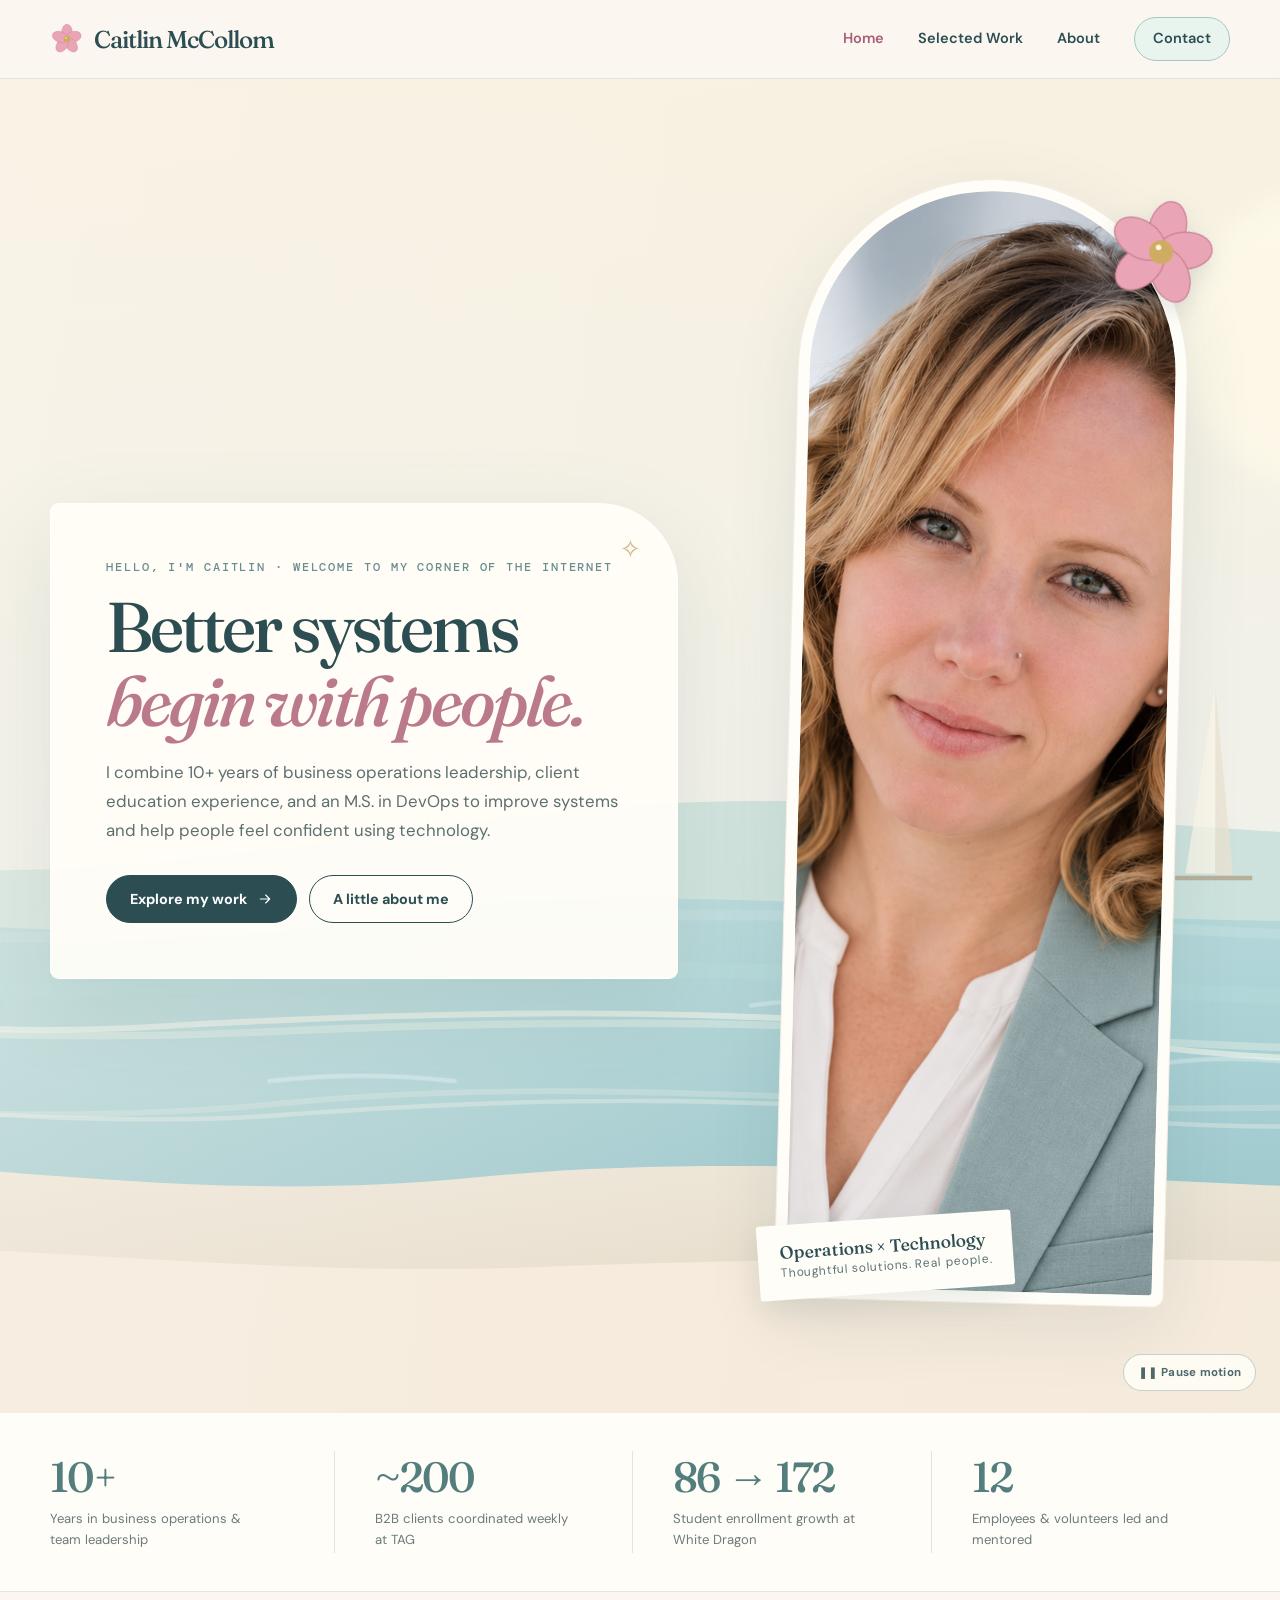
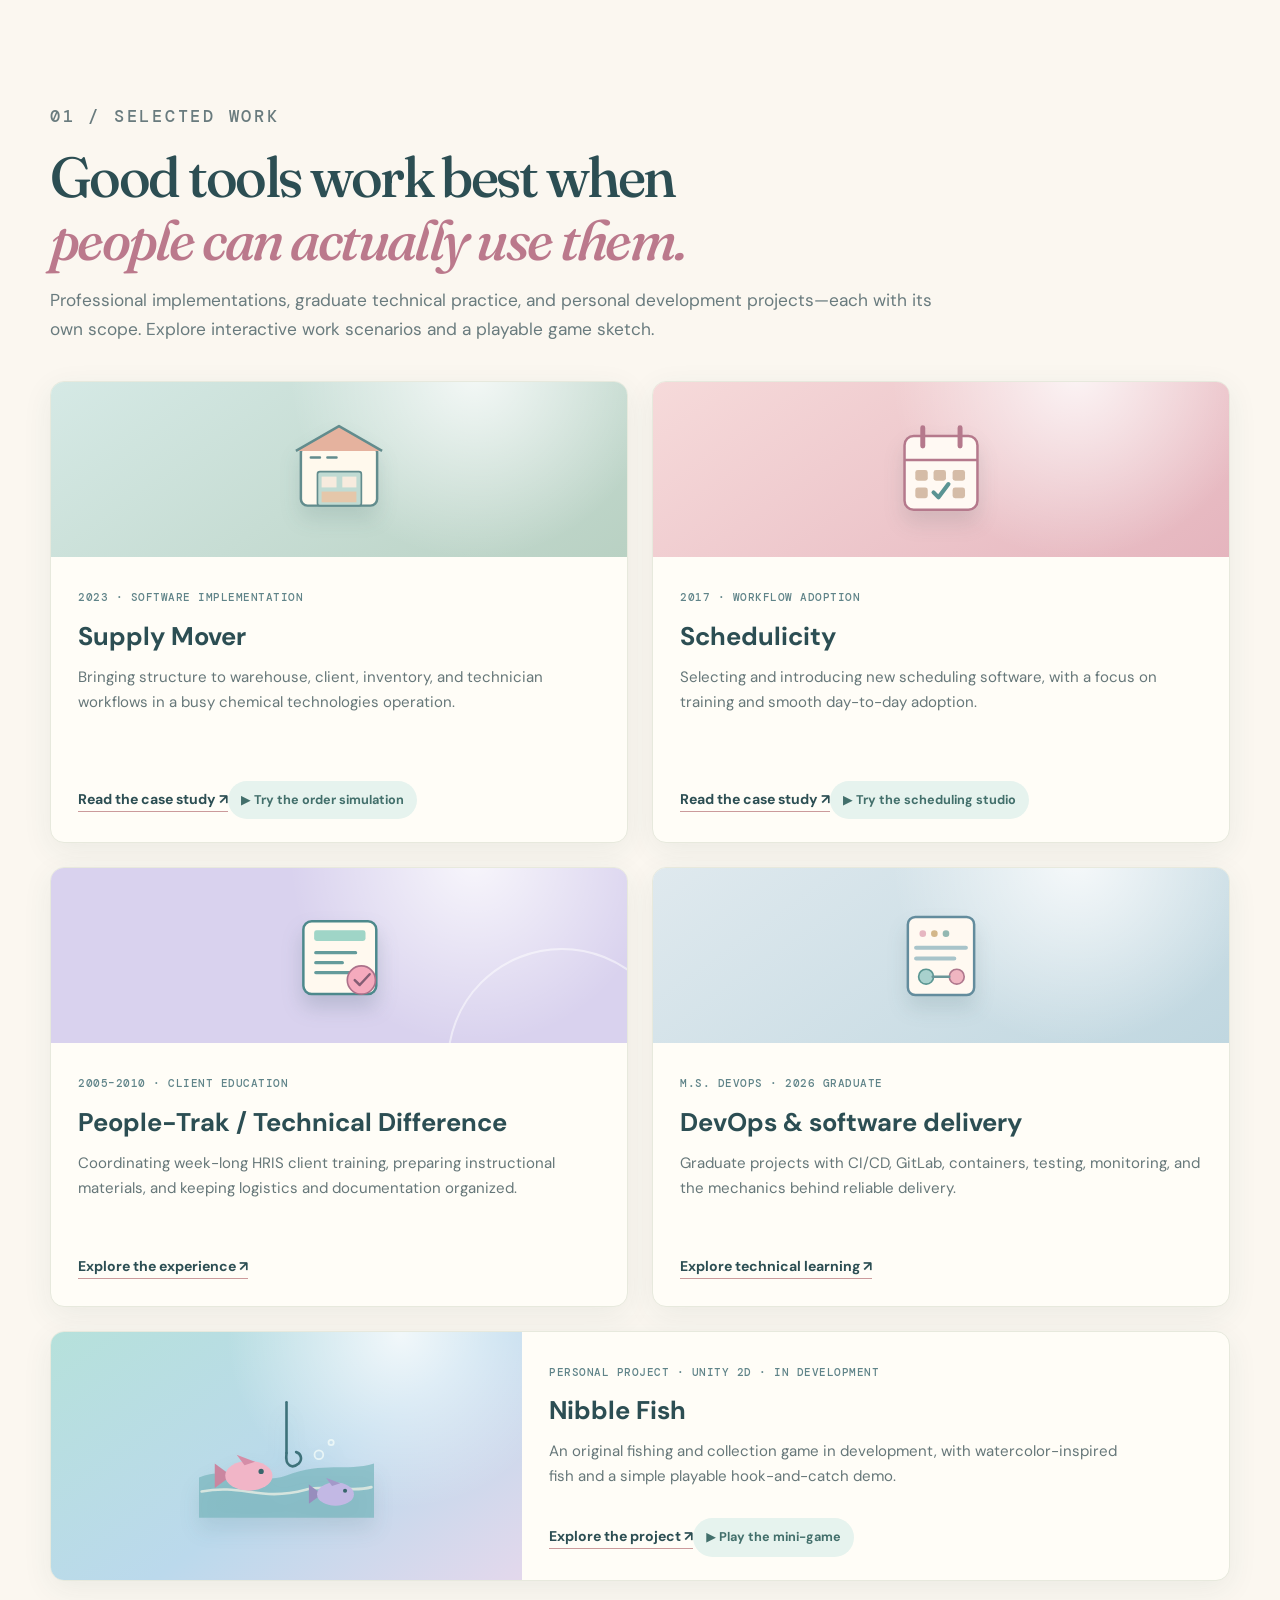
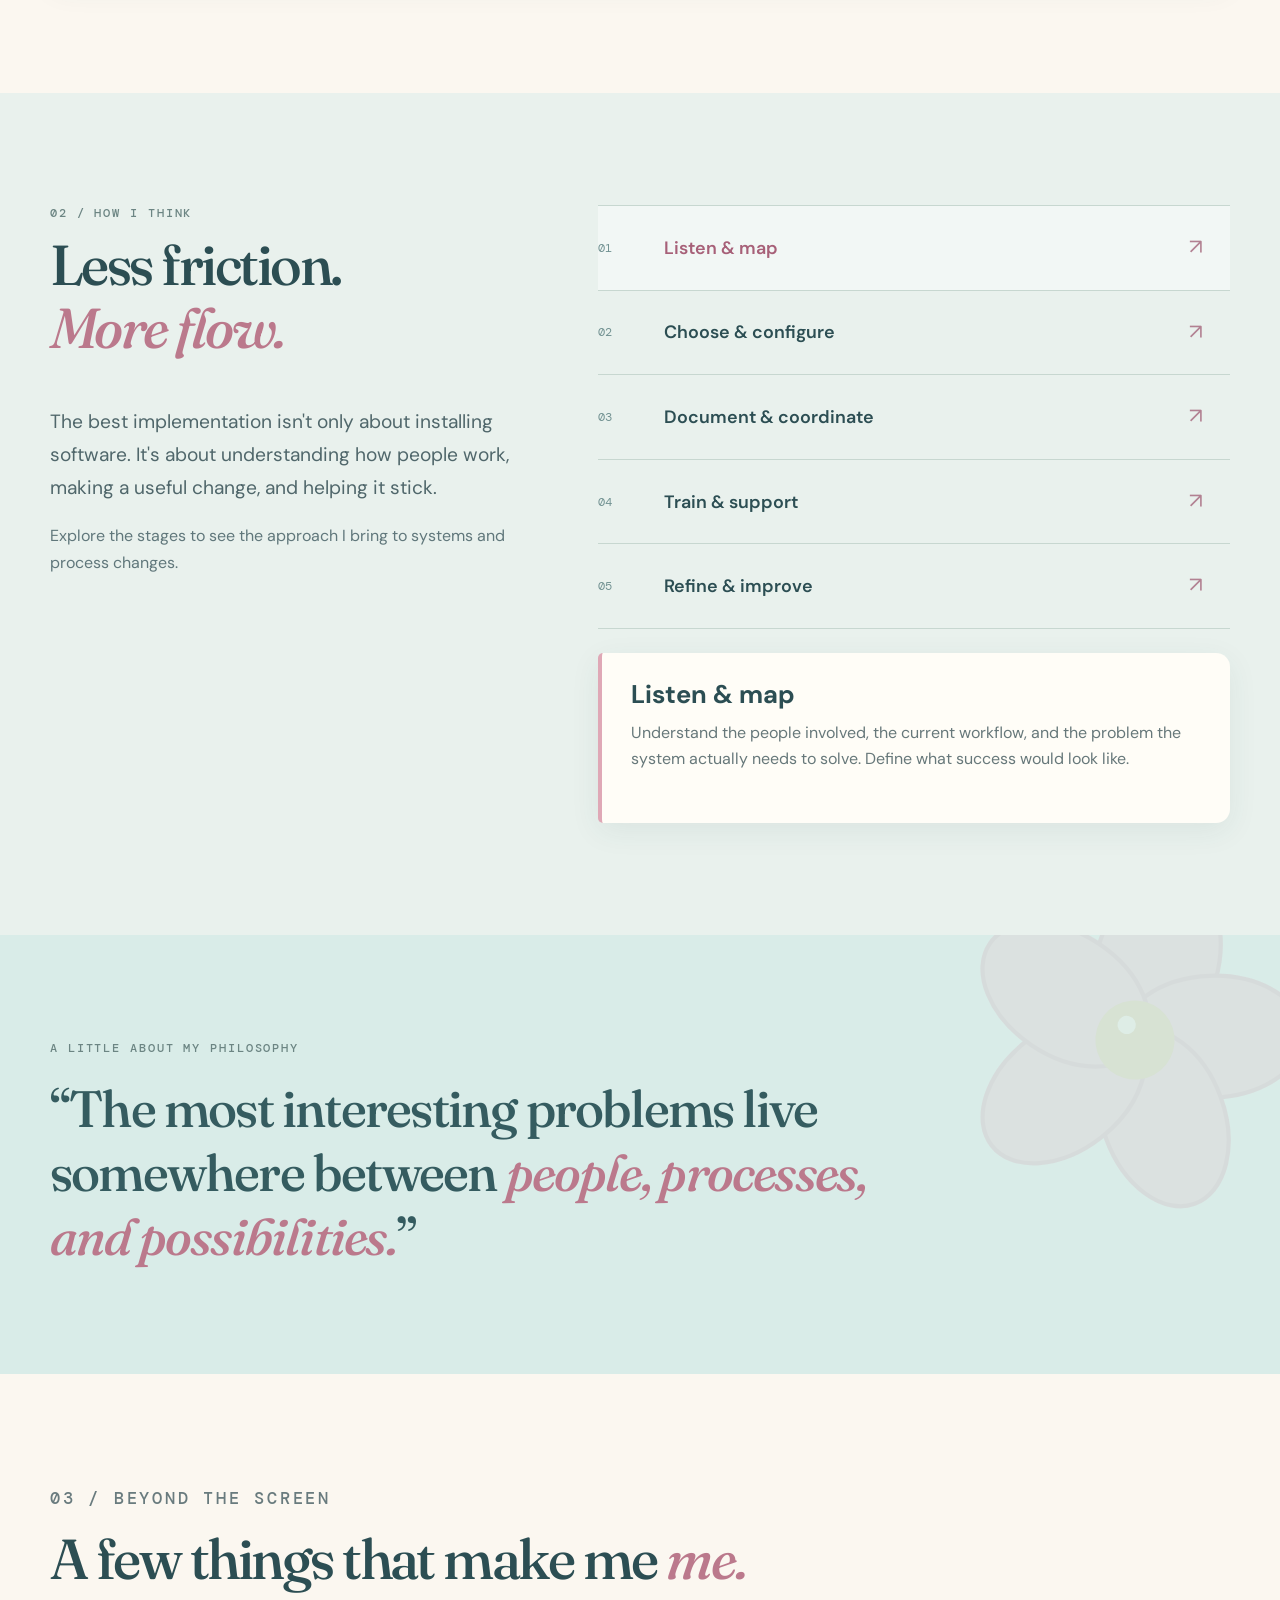
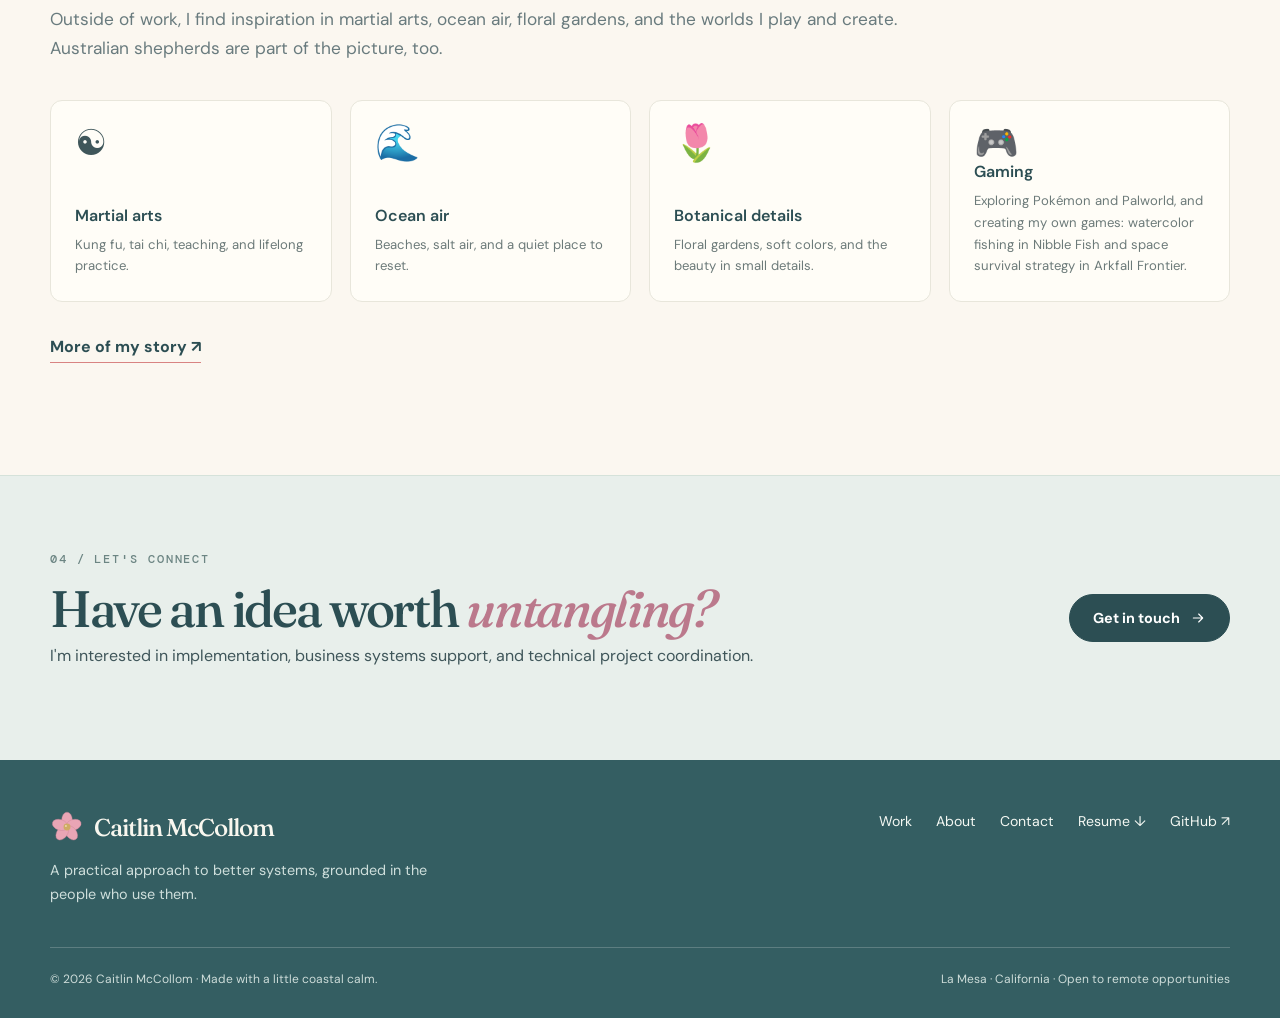
==== index.html @ 92be93dd "Refresh layout stylesheet for Nibble Fish Selected Work card" ====
<!doctype html>
<html lang="en">
<head>
 <meta charset="utf-8"><meta name="viewport" content="width=device-width, initial-scale=1">
 <meta name="theme-color" content="#FBF7F0">
 <meta name="description" content="A coastal-inspired personal portfolio for software implementation, process improvement, business systems support, and technical coordination.">
 <meta property="og:title" content="Home">
 <meta property="og:description" content="A coastal-inspired personal portfolio for software implementation, process improvement, business systems support, and technical coordination.">
 <meta property="og:type" content="website">
 <title>Home | Caitlin McCollom</title>
 <link rel="icon" href="assets/favicon.svg" type="image/svg+xml">
 <link rel="preconnect" href="https://fonts.googleapis.com">
 <link rel="preconnect" href="https://fonts.gstatic.com" crossorigin>
 <link rel="stylesheet" href="css/style.css?v=nibble-selectedwork-2"><link rel="stylesheet" href="css/coastal-motion.css?v=rolling-original-bloom-2"><link rel="stylesheet" href="css/simulations.css"><script src="js/site.js?v=coastal-motion-1" defer></script><script src="js/coastal-motion.js?v=rolling-original-bloom-2" defer></script>
</head>
<body>
 <a class="skip" href="#main">Skip to main content</a>
 <header class="site-header"><div class="container header-inner">
  <a class="brand" href="index.html" aria-label="Caitlin McCollom, home"><img src="assets/blossom.svg" width="34" height="34" alt=""> Caitlin McCollom</a>
  <button class="menu-toggle" aria-controls="primary-navigation" aria-expanded="false" aria-label="Open navigation" type="button">☰</button>
  <nav id="primary-navigation" class="site-nav" aria-label="Main navigation"><a href="index.html" aria-current="page" >Home</a><a href="work.html" >Selected Work</a><a href="about.html" >About</a><a href="contact.html" class="nav-cta" >Contact</a></nav>
 </div></header>
 <main id="main">
 <section class="hero" aria-labelledby="home-heading">
  <div class="hero-water-motion" aria-hidden="true">
   <svg viewBox="0 0 1600 900" preserveAspectRatio="xMidYMid slice" focusable="false">
    <g class="water-ribbon far" fill="none" stroke-linecap="round">
     <path d="M-120 578 C130 558 271 590 511 575 S947 561 1174 574 S1509 581 1720 563" stroke="#EBF8F1" stroke-width="7" opacity=".38"/>
     <path d="M-120 612 C154 598 299 628 544 609 S1003 608 1230 619 S1500 606 1720 610" stroke="#C8EBE6" stroke-width="11" opacity=".28"/>
    </g>
    <g class="water-ribbon near" fill="none" stroke-linecap="round">
     <path d="M-120 645 C124 623 311 654 544 643 S929 637 1159 650 S1500 646 1720 632" stroke="#F9F7EB" stroke-width="5" opacity=".48"/>
     <path d="M-120 692 C138 675 333 714 560 691 S1028 702 1269 693 S1500 690 1720 680" stroke="#F7F7E9" stroke-width="4" opacity=".37"/>
    </g>
    <g class="water-gleam" fill="none" stroke="#FFFFFF" stroke-linecap="round" opacity=".4">
     <path d="M875 625q57-8 112 0 M1153 664q44-6 93 0 M550 676q61-7 125 0 M1305 715q62-4 122 0" stroke-width="3"/>
    </g>
   </svg>
  </div>
  <div class="petals-layer" aria-hidden="true"></div>
  <div class="container hero-layout">
   <div class="hero-panel">
    <p class="eyebrow">Hello, I'm Caitlin · Welcome to my corner of the internet</p>
    <h1 id="home-heading"><span>Better systems</span><span class="serif-italic">begin with people.</span></h1>
    <p class="summary">I combine 10+ years of business operations leadership, client education experience, and an M.S. in DevOps to improve systems and help people feel confident using technology.</p>
    <div class="actions"><a class="btn primary" href="work.html">Explore my work <svg viewBox="0 0 24 24" fill="none" stroke="currentColor" stroke-width="1.7" stroke-linecap="round" stroke-linejoin="round" aria-hidden="true"><path d="M5 12h14m-6-6 6 6-6 6"/></svg></a><a class="btn ghost" href="about.html">A little about me</a></div>
   </div>
   <div class="portrait-wrap">
    <div class="portrait-frame"><img src="assets/caitlin-portrait.png" width="880" height="1100" alt="Professional portrait of Caitlin McCollom"></div>
    <img class="flower-badge gentle-float" data-rolling-blossom src="assets/blossom.svg" alt="" aria-hidden="true">
    <div class="portrait-caption"><strong>Operations × Technology</strong>Thoughtful solutions. Real people.</div>
   </div>
  </div>
  <button class="motion-control" type="button" aria-pressed="false" aria-label="Pause all decorative animations">❚❚ Pause motion</button>
 </section>
 <section class="stats" aria-label="Experience highlights"><div class="container stat-grid">
  <div class="stat"><span class="stat-number">10+</span><span class="stat-caption">Years in business operations &amp; team leadership</span></div>
  <div class="stat"><span class="stat-number">~200</span><span class="stat-caption">B2B clients coordinated weekly at TAG</span></div>
  <div class="stat"><span class="stat-number">86 → 172</span><span class="stat-caption">Student enrollment growth at White Dragon</span></div>
  <div class="stat"><span class="stat-number">12</span><span class="stat-caption">Employees &amp; volunteers led and mentored</span></div>
 </div></section>
 <section class="section" id="selected-work"><div class="container"><div class="section-heading"><p class="eyebrow">01 / Selected work</p><h2>Good tools work best when <span class="serif-italic">people can actually use them.</span></h2><p>Professional implementations, graduate technical practice, and personal development projects—each with its own scope. Explore interactive work scenarios and a playable game sketch.</p></div>
  <div class="project-grid five-up">
   <article class="project-card"><div class="project-art warehouse"><svg viewBox="0 0 140 140" fill="none" aria-hidden="true"><rect x="24" y="41" width="92" height="72" rx="8" fill="#FFF9ED" stroke="#628C8D" stroke-width="3"/><path d="M18 47 70 17l52 30" fill="#E5B29E" stroke="#628C8D" stroke-width="3" stroke-linejoin="round"/><rect x="44" y="72" width="53" height="41" rx="3" fill="#C0DBD3" stroke="#628C8D" stroke-width="2"/><rect x="49" y="78" width="18" height="13" fill="#F7EBDE"/><rect x="74" y="78" width="17" height="13" fill="#F7EBDE"/><rect x="49" y="96" width="42" height="13" fill="#E5C7AA"/><path d="M36 55h11m9 0h11" stroke="#628C8D" stroke-width="3" stroke-linecap="round"/></svg></div><div class="project-card-body"><span class="tag">2023 · Software implementation</span><h3>Supply Mover</h3><p>Bringing structure to warehouse, client, inventory, and technician workflows in a busy chemical technologies operation.</p><a href="work.html?section=supply-mover#supply-mover">Read the case study ↗</a><a class="sim-quick-link" href="work.html?section=supply-demo#supply-demo">▶ Try the order simulation</a></div></article>
   <article class="project-card"><div class="project-art calendar"><svg viewBox="0 0 140 140" fill="none" aria-hidden="true"><rect x="26" y="29" width="88" height="89" rx="11" fill="#FFF9F3" stroke="#B5798C" stroke-width="3"/><path d="M26 58h88" stroke="#B5798C" stroke-width="3"/><path d="M48 19v22m45-22v22" stroke="#B5798C" stroke-width="6" stroke-linecap="round"/><g fill="#D5BCA7"><rect x="39" y="70" width="15" height="13" rx="3"/><rect x="61" y="70" width="15" height="13" rx="3"/><rect x="84" y="70" width="15" height="13" rx="3"/><rect x="39" y="91" width="15" height="13" rx="3"/><rect x="84" y="91" width="15" height="13" rx="3"/></g><path d="m61 97 6 6 12-16" stroke="#5A9493" stroke-width="5" stroke-linecap="round" stroke-linejoin="round"/></svg></div><div class="project-card-body"><span class="tag">2017 · Workflow adoption</span><h3>Schedulicity</h3><p>Selecting and introducing new scheduling software, with a focus on training and smooth day-to-day adoption.</p><a href="work.html?section=schedulicity#schedulicity">Read the case study ↗</a><a class="sim-quick-link" href="work.html?section=scheduling-demo#scheduling-demo">▶ Try the scheduling studio</a></div></article>
   <article class="project-card">
    <div class="project-art education"><svg viewBox="0 0 140 140" fill="none" aria-hidden="true"><rect x="27" y="28" width="88" height="88" rx="10" fill="#FFF9EF" stroke="#4D898C" stroke-width="3"/><rect x="40" y="39" width="62" height="13" rx="3" fill="#9FD5C7"/><path d="M42 66h48m-48 12h32m-32 12h42" stroke="#649B9B" stroke-width="4" stroke-linecap="round"/><circle cx="97" cy="99" r="17" fill="#F5AABD" stroke="#AC718A" stroke-width="2"/><path d="m89 99 6 6 12-13" stroke="#845D73" stroke-width="3" stroke-linecap="round" stroke-linejoin="round"/></svg></div>
    <div class="project-card-body"><span class="tag">2005–2010 · Client education</span><h3>People-Trak / Technical Difference</h3><p>Coordinating week-long HRIS client training, preparing instructional materials, and keeping logistics and documentation organized.</p><a href="work.html?section=people-trak#people-trak">Explore the experience ↗</a></div>
   </article>
   <article class="project-card"><div class="project-art devops"><svg viewBox="0 0 140 140" fill="none" aria-hidden="true"><rect x="30" y="23" width="80" height="94" rx="9" fill="#FFF9F1" stroke="#638C9D" stroke-width="3"/><circle cx="48" cy="43" r="4" fill="#E6B6C1"/><circle cx="62" cy="43" r="4" fill="#D3B78A"/><circle cx="76" cy="43" r="4" fill="#93B8B2"/><path d="M40 60h60M40 73h46" stroke="#A8C4CA" stroke-width="5" stroke-linecap="round"/><circle cx="52" cy="95" r="9" fill="#A8D1CD" stroke="#5B9692" stroke-width="2"/><circle cx="89" cy="95" r="9" fill="#F0B5C1" stroke="#AF788D" stroke-width="2"/><path d="M60 95h20" stroke="#6A9699" stroke-width="3" stroke-linecap="round"/></svg></div><div class="project-card-body"><span class="tag">M.S. DevOps · 2026 graduate</span><h3>DevOps &amp; software delivery</h3><p>Graduate projects with CI/CD, GitLab, containers, testing, monitoring, and the mechanics behind reliable delivery.</p><a href="work.html?section=technical-learning#technical-learning">Explore technical learning ↗</a></div></article>
   <article class="project-card project-card-feature"><div class="project-art nibble"><svg viewBox="0 0 200 140" fill="none" aria-hidden="true">
     <path d="M0 94c35-15 63 10 99-2 45-17 68-4 101-14v62H0Z" fill="#7FBAC1" opacity=".8"/>
     <path d="M3 110c48-9 66 12 119-2 26-7 51 4 75-3" stroke="#F7F6E9" stroke-width="3" stroke-linecap="round" opacity=".7"/>
     <path d="M100 8v58" stroke="#3E727A" stroke-width="3" stroke-linecap="round"/>
     <path d="M100 66c-2 16 7 18 14 12 5-5 2-12-3-13" stroke="#3E727A" stroke-width="3" stroke-linecap="round"/>
     <g transform="translate(57 92)"><path d="M-20 0-39-14v28Z" fill="#CA86A0"/><ellipse rx="27" ry="17" fill="#F1B5C7"/><circle cx="14" cy="-5" r="3" fill="#37656B"/><path d="M-5-12-14-24l21 8Z" fill="#D58DA7"/></g>
     <g transform="translate(156 113) scale(.78)"><path d="M-20 0-39-14v28Z" fill="#978DBD"/><ellipse rx="27" ry="17" fill="#C2B8E4"/><circle cx="14" cy="-5" r="3" fill="#37656B"/><path d="M-5-12-14-24l21 8Z" fill="#A399C9"/></g>
     <circle cx="137" cy="68" r="5" stroke="#F8FFF9" stroke-width="2" opacity=".7"/><circle cx="151" cy="54" r="3" stroke="#F8FFF9" stroke-width="2" opacity=".7"/>
    </svg></div>
    <div class="project-card-body"><span class="tag">Personal project · Unity 2D · In development</span><h3>Nibble Fish</h3><p>An original fishing and collection game in development, with watercolor-inspired fish and a simple playable hook-and-catch demo.</p><a href="work.html?section=nibble-fish#nibble-fish">Explore the project ↗</a><a class="sim-quick-link" href="work.html?section=nibble-fish-demo#nibble-fish-demo">▶ Play the mini-game</a></div></article>
  </div>
 </div></section>
 <section class="section tinted" id="approach"><div class="container approach-layout">
   <div class="approach-copy"><p class="eyebrow">02 / How I think</p><h2>Less friction.<br><span class="serif-italic">More flow.</span></h2><p class="lead">The best implementation isn't only about installing software. It's about understanding how people work, making a useful change, and helping it stick.</p><p class="soft-lead">Explore the stages to see the approach I bring to systems and process changes.</p></div>
   <div><div class="step-list" role="tablist" aria-label="Implementation approach">
    <button class="step" type="button" role="tab" data-step="0" aria-controls="step-panel" aria-selected="true"><span class="step-num">01</span><strong>Listen &amp; map</strong><span class="step-arrow">↗</span></button>
    <button class="step" type="button" role="tab" data-step="1" aria-controls="step-panel" aria-selected="false"><span class="step-num">02</span><strong>Choose &amp; configure</strong><span class="step-arrow">↗</span></button>
    <button class="step" type="button" role="tab" data-step="2" aria-controls="step-panel" aria-selected="false"><span class="step-num">03</span><strong>Document &amp; coordinate</strong><span class="step-arrow">↗</span></button>
    <button class="step" type="button" role="tab" data-step="3" aria-controls="step-panel" aria-selected="false"><span class="step-num">04</span><strong>Train &amp; support</strong><span class="step-arrow">↗</span></button>
    <button class="step" type="button" role="tab" data-step="4" aria-controls="step-panel" aria-selected="false"><span class="step-num">05</span><strong>Refine &amp; improve</strong><span class="step-arrow">↗</span></button>
   </div><div class="step-detail" id="step-panel" role="tabpanel" aria-live="polite"><h3 id="step-title">Listen &amp; map</h3><p id="step-desc">Understand the people involved, the current workflow, and the problem the system needs to solve.</p></div></div>
  </div></section>
 <section class="quote-banner"><div class="container"><p class="eyebrow">A little about my philosophy</p><blockquote>“The most interesting problems live somewhere between <span class="serif-italic">people, processes, and possibilities.</span>”</blockquote></div></section>
 <section class="section" id="beyond"><div class="container"><div class="section-heading"><p class="eyebrow">03 / Beyond the screen</p><h2>A few things that make me <span class="serif-italic">me.</span></h2><p>Outside of work, I find inspiration in martial arts, ocean air, floral gardens, and the worlds I play and create. Australian shepherds are part of the picture, too.</p></div>
  <div class="beyond-grid"><article class="beyond-item"><span class="symbol" aria-hidden="true">☯</span><div><h3>Martial arts</h3><p>Kung fu, tai chi, teaching, and lifelong practice.</p></div></article><article class="beyond-item"><span class="symbol" aria-hidden="true">🌊</span><div><h3>Ocean air</h3><p>Beaches, salt air, and a quiet place to reset.</p></div></article><article class="beyond-item"><span class="symbol" aria-hidden="true">🌷</span><div><h3>Botanical details</h3><p>Floral gardens, soft colors, and the beauty in small details.</p></div></article><article class="beyond-item"><span class="symbol" aria-hidden="true">🎮</span><div><h3>Gaming</h3><p>Exploring Pokémon and Palworld, and creating my own games: watercolor fishing in Nibble Fish and space survival strategy in Arkfall Frontier.</p></div></article></div>
  <div class="actions" style="margin-top:32px"><a class="text-link" href="about.html">More of my story ↗</a></div>
 </div></section>
 <section class="contact-strip"><div class="container row"><div><p class="eyebrow">04 / Let's connect</p><h2>Have an idea worth <span class="serif-italic">untangling?</span></h2><p>I'm interested in implementation, business systems support, and technical project coordination.</p></div><a class="btn primary" href="contact.html">Get in touch <svg viewBox="0 0 24 24" fill="none" stroke="currentColor" stroke-width="1.7" stroke-linecap="round" stroke-linejoin="round" aria-hidden="true"><path d="M5 12h14m-6-6 6 6-6 6"/></svg></a></div></section>
</main>
 <footer class="site-footer"><div class="container"><div class="footer-top"><div><a class="brand" href="index.html"><img src="assets/blossom.svg" alt="" width="34" height="34"> Caitlin McCollom</a><p>A practical approach to better systems, grounded in the people who use them.</p></div><nav class="footer-links" aria-label="Footer navigation"><a href="work.html">Work</a><a href="about.html">About</a><a href="contact.html">Contact</a><a href="assets/Caitlin_McCollom_Resume.pdf" download>Resume ↓</a><a href="https://github.com/caitmcc165" target="_blank" rel="noopener noreferrer">GitHub ↗</a></nav></div><div class="footer-bottom"><span>© 2026 Caitlin McCollom · Made with a little coastal calm.</span><span>La Mesa · California · Open to remote opportunities</span></div></div></footer>
</body></html>
---- css/style.css ----
@import url('https://fonts.googleapis.com/css2?family=DM+Sans:wght@400;500;600;700&family=DM+Mono:wght@400;500&family=Fraunces:opsz,wght,SOFT,WONK@9..144,400..600,20..80,0..1&display=swap');
:root{
 --ivory:#FBF7F0;--paper:#FFFDF7;--cream:#F7F0E6;--foam:#E8F3F1;--sea:#B5D9D6;--sea-deep:#7FB3B6;--sage:#A1B59A;--blush:#E9AEBB;--coral:#D88382;--gold:#C3A369;--ink:#2C4E53;--body:#3F565A;--muted:#697B7E;--line:#DFE6DE;
 --shadow:0 20px 70px rgba(44,78,83,.10);--shadow-sm:0 8px 30px rgba(44,78,83,.075);--serif:'Fraunces',Georgia,serif;--sans:'DM Sans',system-ui,sans-serif;--mono:'DM Mono',monospace;
}
*,*::before,*::after{box-sizing:border-box}html{scroll-behavior:smooth;scroll-padding-top:105px}body{margin:0;background:var(--ivory);color:var(--body);font:400 16px/1.65 var(--sans);-webkit-font-smoothing:antialiased}img{max-width:100%;display:block}a{color:var(--ink);text-underline-offset:4px}a:hover{color:#9B5268}button,input{font:inherit}button{cursor:pointer}button:focus-visible,a:focus-visible,summary:focus-visible{outline:3px solid var(--coral);outline-offset:4px}h1,h2,h3,h4,p{margin-top:0}h1,h2,h3{color:var(--ink)}h1,h2{font-family:var(--serif);font-weight:500;letter-spacing:-.045em}h1{font-size:clamp(3.5rem,6.8vw,7rem);line-height:1.05}h2{font-size:clamp(2.3rem,4.4vw,4.25rem);line-height:1.12}h3{font-size:clamp(1.3rem,2vw,1.65rem);line-height:1.28}p{max-width:74ch}::selection{background:var(--sea);color:var(--ink)}
.container{width:min(1180px,calc(100% - 56px));margin-inline:auto}.narrow{max-width:780px}.eyebrow{font:500 .74rem/1.4 var(--mono);text-transform:uppercase;letter-spacing:.16em;color:#6C8583}.serif-italic{font-style:italic;color:#BB798C}.accent-underline{text-decoration-line:underline;text-decoration-color:var(--blush);text-underline-offset:9px;text-decoration-thickness:3px}.lead{font-size:clamp(1.08rem,1.5vw,1.24rem);line-height:1.7;color:#50676B}.soft-lead{color:#60777B}.text-link{font-weight:700;text-decoration:none;border-bottom:1px solid var(--coral);padding-bottom:2px}.text-link:hover{color:#A56077}.rule{height:1px;background:var(--line);margin:24px 0}.section{padding:112px 0}.section.compact{padding:78px 0}.section-heading{margin-bottom:38px}.section-heading h2{max-width:740px;margin-bottom:15px}.section-heading p{color:var(--muted);font-size:1.08rem}.skip{position:absolute;z-index:999;left:15px;top:-80px;padding:10px 14px;background:white;color:var(--ink)}.skip:focus{top:15px}
/* navigation */
.site-header{position:sticky;top:0;z-index:80;background:rgba(251,247,240,.92);border-bottom:1px solid rgba(111,149,151,.21);backdrop-filter:blur(18px);-webkit-backdrop-filter:blur(18px)}.header-inner{height:78px;display:flex;align-items:center;justify-content:space-between;gap:20px}.brand{font:500 1.52rem/1 var(--serif);text-decoration:none;letter-spacing:-.04em;display:flex;align-items:center;gap:10px;white-space:nowrap}.brand img{width:34px;height:34px}.site-nav{display:flex;align-items:center;gap:34px}.site-nav a{text-decoration:none;font-size:.91rem;font-weight:600;transition:color .2s}.site-nav a[aria-current=page]{color:#A85E78}.site-nav a:not(.nav-cta):hover{color:#A85E78}.site-nav .nav-cta{border:1px solid #A3C7C2;background:#E9F4EF;border-radius:99px;padding:9px 18px}.site-nav .nav-cta:hover{background:#D7EAE5}.menu-toggle{display:none;background:transparent;border:0;color:var(--ink);font-size:1.6rem;padding:8px}
/* actions */
.actions{display:flex;flex-wrap:wrap;gap:12px;margin-top:29px}.btn{display:inline-flex;justify-content:center;align-items:center;gap:10px;min-height:48px;padding:12px 23px;border-radius:100px;border:1px solid var(--ink);font-size:.9rem;line-height:1.25;font-weight:700;text-decoration:none;transition:transform .2s,background .2s,box-shadow .2s;color:var(--ink)}.btn:hover{transform:translateY(-2px);box-shadow:var(--shadow-sm);color:var(--ink)}.btn.primary{background:var(--ink);color:white}.btn.primary:hover{background:#3D6870;color:white}.btn.ghost{background:rgba(255,253,247,.8)}.btn.peach{background:#EDC2C3;border-color:#EDC2C3}.btn.peach:hover{background:#F5D0D0}.btn.small{min-height:40px;padding:9px 17px;font-size:.82rem}.btn svg{width:16px;height:16px}
/* home hero */
.hero{position:relative;isolation:isolate;overflow:hidden;background:#EDF0E9 url('../assets/coastal-scene.svg') center bottom/cover no-repeat;min-height:720px;display:flex;align-items:center;padding:100px 0 110px}.hero::before{content:"";position:absolute;inset:0;background:linear-gradient(100deg,rgba(250,247,238,.25),rgba(250,247,238,.03) 65%,rgba(240,248,242,.1));z-index:0}.hero-layout{position:relative;z-index:2;display:grid;grid-template-columns:minmax(0,1.12fr) minmax(0,.88fr);align-items:center;gap:58px}.hero-panel{position:relative;background:rgba(255,253,247,.95);padding:clamp(30px,4.3vw,64px);border:1px solid rgba(255,255,255,.85);border-radius:9px 80px 9px 9px;box-shadow:0 28px 90px rgba(67,103,99,.12)}.hero-panel::after{content:"✧";position:absolute;right:36px;top:24px;color:#D3B684;font-size:26px}.hero-panel h1{font-size:clamp(3.5rem,5.5vw,6.3rem);margin:14px 0 20px}.hero-panel h1 span{display:block}.hero-panel .summary{font-size:1.05rem;line-height:1.75;color:#5C6F71;max-width:50ch}.hero-panel .eyebrow{color:#688E91}.portrait-wrap{position:relative;justify-self:center;width:min(100%,390px)}.portrait-frame{position:relative;padding:11px;background:#FFFDF7;box-shadow:var(--shadow);border-radius:200px 200px 12px 12px;transform:rotate(1.5deg);border:1px solid #F6EDE4}.portrait-frame img{width:100%;aspect-ratio:4/5;object-fit:cover;object-position:center 28%;border-radius:190px 190px 4px 4px;filter:saturate(.86)}.portrait-caption{position:absolute;bottom:10px;left:-30px;background:#FFFDF7;padding:17px 22px;border-radius:3px;box-shadow:0 12px 30px rgba(44,78,83,.1);font-size:.75rem;letter-spacing:.055em;line-height:1.7;color:#5C7376;transform:rotate(-4deg)}.portrait-caption strong{display:block;font:500 1.1rem var(--serif);color:var(--ink);letter-spacing:0}.flower-badge{position:absolute;right:-42px;top:14px;width:118px;transform:rotate(15deg);filter:drop-shadow(0 10px 10px rgba(44,78,83,.1))}.petals-layer{position:absolute;inset:0;pointer-events:none;z-index:1;overflow:hidden}.petal{position:absolute;display:block;width:14px;height:23px;background:linear-gradient(140deg,rgba(241,177,194,.92),rgba(227,144,168,.6));border-radius:80% 0 75% 0;opacity:0;will-change:transform;animation:petal-fall var(--dur,14s) linear var(--delay,0s) infinite;transform-origin:50% 60%;filter:drop-shadow(0 1px 1px rgba(128,84,92,.06))}@keyframes petal-fall{0%{opacity:0;transform:translate3d(0,-50px,0) rotate(0deg) scale(var(--s,1))}5%{opacity:var(--o,.7)}85%{opacity:var(--o,.7)}100%{opacity:0;transform:translate3d(var(--drift,140px),850px,0) rotate(var(--turn,520deg)) scale(var(--s,1))}}.motion-control{position:absolute;right:24px;bottom:22px;z-index:4;display:flex;gap:7px;align-items:center;border:1px solid rgba(103,139,137,.38);border-radius:100px;background:rgba(255,253,247,.89);padding:8px 14px;color:#4F686B;font-size:.72rem;font-weight:700;letter-spacing:.02em}.motion-control:hover{background:var(--paper)}.motion-off .petal{animation-play-state:paused;opacity:0!important}.motion-off .gentle-float{animation:none!important}
/* shared visual sections */
.wave-divider{height:76px;background:var(--ivory) url('../assets/wave-line.svg') center/cover no-repeat}.stats{background:var(--paper);border-bottom:1px solid var(--line)}.stat-grid{display:grid;grid-template-columns:repeat(4,minmax(0,1fr));padding:38px 0;gap:14px}.stat{padding:2px 26px;border-right:1px solid var(--line)}.stat:first-child{padding-left:0}.stat:last-child{border-right:0}.stat-number{font:500 clamp(2.1rem,3.3vw,3.3rem)/1.15 var(--serif);letter-spacing:-.04em;color:#547E7D}.stat-caption{display:block;color:#6C7B7B;font-size:.82rem;max-width:22ch;margin-top:6px}
.project-grid{display:grid;grid-template-columns:repeat(3,minmax(0,1fr));gap:24px}.project-card{background:var(--paper);border:1px solid #E7E9DD;border-radius:14px;overflow:hidden;box-shadow:var(--shadow-sm);transition:transform .2s,box-shadow .2s}.project-card:hover{transform:translateY(-5px);box-shadow:var(--shadow)}.project-art{height:175px;position:relative;overflow:hidden;display:grid;place-items:center}.project-art::before{content:"";position:absolute;inset:-50px;background:radial-gradient(circle at 70% 15%,rgba(255,255,255,.8),transparent 35%)}.project-art.warehouse{background:linear-gradient(145deg,#D5E9E5,#B9D1C3)}.project-art.calendar{background:linear-gradient(145deg,#F6DADA,#E5B5BE)}.project-art.devops{background:linear-gradient(145deg,#DFE9EE,#C0D7E0)}.project-art svg{width:116px;height:116px;position:relative;z-index:1;filter:drop-shadow(0 12px 10px rgba(37,72,72,.12))}.project-card-body{padding:26px 27px 27px}.project-card h3{margin:11px 0}.project-card p{font-size:.94rem;color:#667779;line-height:1.66;min-height:87px}.project-card a{font-size:.88rem;font-weight:700;text-decoration:none;border-bottom:1px solid #CB9A9B;padding-bottom:3px}.tag{font:500 .7rem var(--mono);color:#608489;text-transform:uppercase;letter-spacing:.045em}
.tinted{background:#E9F1ED}.patterned{background:var(--paper);background-image:radial-gradient(#DDE7DF 1px,transparent 1px);background-size:29px 29px}.approach-layout{display:grid;grid-template-columns:.85fr 1.15fr;gap:80px;align-items:start}.approach-copy h2{max-width:11ch}.step-list{border-top:1px solid #C7D7D0}.step{width:100%;text-align:left;display:grid;grid-template-columns:54px 1fr 26px;align-items:center;gap:12px;border:0;border-bottom:1px solid #C7D7D0;padding:24px 15px 24px 0;background:transparent;color:var(--ink)}.step strong{font:600 1.12rem var(--sans)}.step .step-num{font:.77rem var(--mono);color:#729292}.step .step-arrow{font-size:1.35rem;color:#B28192}.step[aria-selected=true] strong{color:#A76078}.step[aria-selected=true]{background:rgba(255,255,255,.4)}.step-detail{margin-top:24px;background:var(--paper);border-left:4px solid #DFA8B6;padding:26px 29px;border-radius:5px 14px 14px 5px;min-height:170px;box-shadow:var(--shadow-sm)}.step-detail h3{margin-bottom:8px}.step-detail p{margin:0;color:#67787A}
.quote-banner{position:relative;isolation:isolate;background:#D9ECE8;overflow:hidden;padding:105px 0}.quote-banner::before{content:"";position:absolute;right:-50px;top:-90px;width:390px;height:390px;background:url('../assets/blossom.svg') center/contain no-repeat;opacity:.15;transform:rotate(16deg);z-index:-1}.quote-banner blockquote{font:500 clamp(2rem,4vw,3.65rem)/1.25 var(--serif);letter-spacing:-.035em;color:#355C60;max-width:900px;margin:0}.quote-banner .eyebrow{margin-bottom:20px}.beyond-grid{display:grid;grid-template-columns:repeat(4,1fr);gap:18px}.beyond-item{min-height:185px;background:var(--paper);border:1px solid #E8E6DB;padding:24px;display:flex;flex-direction:column;justify-content:space-between;border-radius:12px}.beyond-item .symbol{font-size:2.25rem;line-height:1}.beyond-item h3{font:600 1rem var(--sans);margin:0}.beyond-item p{font-size:.82rem;margin:8px 0 0;color:#6C7A79}.contact-strip{background:#E8EFEB;padding:75px 0;border-top:1px solid #D5E2DA}.contact-strip .row{display:flex;align-items:center;justify-content:space-between;gap:30px}.contact-strip h2{font-size:clamp(2.2rem,4vw,3.8rem);margin:6px 0}
/* inner pages */
.page-hero{position:relative;overflow:hidden;padding:110px 0 86px;background:linear-gradient(110deg,#FAF6EF,#E4F1EF)}.page-hero::after{content:"";position:absolute;right:-65px;bottom:-160px;width:480px;height:480px;background:url('../assets/blossom.svg') center/contain no-repeat;opacity:.11;transform:rotate(12deg);pointer-events:none}.page-hero .container{position:relative;z-index:1}.page-hero h1{font-size:clamp(3rem,6vw,5.9rem);max-width:950px;margin:15px 0 17px}.page-hero .lead{max-width:66ch;margin-bottom:0}.breadcrumbs{font:.75rem var(--mono);letter-spacing:.06em;color:#668385;text-transform:uppercase}.breadcrumbs a{text-decoration:none}
.case-study{padding:63px 0;border-bottom:1px solid #E4E7DB}.case-study:last-child{border:0}.case-title-row{display:grid;grid-template-columns:1fr auto;gap:28px;align-items:start;margin-bottom:28px}.case-study h2{font-size:clamp(2.2rem,4vw,3.75rem);margin:12px 0}.case-meta{display:flex;gap:10px;flex-wrap:wrap;align-items:center}.case-meta span{font:.7rem var(--mono);color:#547C81;background:#E8F2EF;border:1px solid #CDDEDA;padding:8px 11px;border-radius:50px}.case-body{background:var(--paper);border:1px solid #E7E7DD;border-radius:14px;padding:35px 40px;display:grid;grid-template-columns:repeat(3,1fr);gap:26px}.case-body h3{font:700 .78rem var(--mono);color:#9D6981;letter-spacing:.07em;text-transform:uppercase}.case-body p,.case-body ul{color:#617579;font-size:.95rem}.case-body ul{padding-left:18px;margin:0}.case-body li{margin:5px 0}.note{border:1px solid #D8DDD3;background:#F5F7EF;padding:18px 22px;font-size:.82rem;color:#657877;border-radius:9px;margin-top:18px}
.practice-panel{background:linear-gradient(135deg,#EFF6F1,#FAF8F1);border-radius:16px;padding:32px 36px;margin-top:40px}.practice-panel h3{margin-top:10px}.practice-grid{display:grid;grid-template-columns:repeat(4,1fr);gap:12px;margin:22px 0}.practice-check{position:relative;display:flex;align-items:center;gap:10px;min-height:76px;background:white;border:1px solid #DEE5E0;border-radius:10px;padding:15px;cursor:pointer;font-size:.83rem;color:#46696C}.practice-check input{accent-color:#5E9794;width:19px;height:19px;flex:none}.practice-progress{height:10px;border-radius:100px;background:#D5E3DE;overflow:hidden}.practice-progress > div{height:100%;width:0;background:linear-gradient(90deg,#7FB8B4,#CA9FAB);transition:width .3s}.practice-feedback{margin:11px 0 0;color:#54747B;font-size:.85rem}.learning-list{display:grid;grid-template-columns:repeat(3,1fr);gap:18px}.learning-list article{padding:25px;background:white;border:1px solid var(--line);border-radius:12px}.learning-list h3{font-size:1.15rem}.learning-list p{color:#667A7D;font-size:.9rem;margin:0}
.about-layout{display:grid;grid-template-columns:minmax(0,1fr) 350px;gap:70px;align-items:start}.about-photo{background:#FFFDF7;padding:12px;box-shadow:var(--shadow-sm);transform:rotate(2deg);border-radius:150px 150px 10px 10px}.about-photo img{border-radius:140px 140px 4px 4px;aspect-ratio:4/5;object-fit:cover}.about-copy p{font-size:1.04rem;color:#536C70}.timeline{margin-top:30px;border-left:2px solid #C6DCD4;padding-left:23px}.timeline-entry{position:relative;padding-bottom:25px}.timeline-entry::before{content:"";position:absolute;left:-31px;top:8px;width:12px;height:12px;background:#E5B1BE;border:3px solid #FFFDF7;border-radius:50%;box-shadow:0 0 0 1px #C6DCD4}.timeline-entry .date{font:.74rem var(--mono);color:#8A7983}.timeline-entry h3{font:600 1rem var(--sans);margin:5px 0}.timeline-entry p{font-size:.91rem;margin:0}
.contact-options{display:grid;grid-template-columns:1.2fr .8fr;gap:42px;align-items:start}.contact-box{background:var(--paper);padding:44px;border:1px solid var(--line);border-radius:16px;box-shadow:var(--shadow-sm)}.contact-box a.mail-link{font:500 clamp(1.1rem,2.4vw,1.8rem)/1.3 var(--serif);word-break:break-word;text-decoration:none;border-bottom:1px solid var(--blush)}.contact-box .actions{margin-top:25px}.contact-list{list-style:none;padding:0;margin:0}.contact-list li{padding:18px 0;border-bottom:1px solid var(--line)}.contact-list a{text-decoration:none;font-weight:700}
/* footer */
.site-footer{padding:50px 0 28px;background:#345E62;color:#EAF5F0}.footer-top{display:flex;justify-content:space-between;align-items:start;gap:40px;padding-bottom:40px;border-bottom:1px solid rgba(255,255,255,.2)}.footer-top .brand{color:#F9F7EF}.footer-top .brand:hover{color:white}.footer-top p{font-size:.9rem;max-width:39ch;margin:15px 0 0;color:#CFDFDC}.footer-links{display:flex;gap:24px;flex-wrap:wrap}.footer-links a{color:#F4F8F3;font-size:.88rem;text-decoration:none}.footer-links a:hover{color:#F9D4D6}.footer-bottom{display:flex;justify-content:space-between;gap:15px;margin-top:22px;font-size:.75rem;color:#CDDCD9}
/* responsive */
@media(max-width:1000px){.hero-layout{gap:26px;grid-template-columns:1.15fr .85fr}.portrait-wrap{width:300px}.flower-badge{width:95px;right:-15px}.stat{padding-inline:16px}.approach-layout{gap:40px}}
@media(max-width:820px){.container{width:min(100% - 38px,1180px)}.site-nav{gap:16px}.hero{padding:80px 0 90px;min-height:660px}.hero-layout{grid-template-columns:1fr 260px;gap:18px}.hero-panel{padding:34px}.hero-panel h1{font-size:3.9rem}.portrait-wrap{width:230px}.portrait-caption{left:-15px}.flower-badge{right:-5px;top:-33px}.project-grid{grid-template-columns:1fr 1fr}.project-card:last-child{grid-column:span 2}.approach-layout{grid-template-columns:1fr}.step-detail{min-height:auto}.case-body{gap:15px;padding:25px}.about-layout{grid-template-columns:1fr 260px;gap:34px}.beyond-grid{grid-template-columns:repeat(2,1fr)}.practice-grid{grid-template-columns:repeat(2,1fr)}}
@media(max-width:640px){.container{width:calc(100% - 36px)}.header-inner{height:69px}.brand{font-size:1.38rem}.menu-toggle{display:block}.site-nav{position:absolute;left:0;right:0;top:69px;display:none;flex-direction:column;align-items:stretch;gap:0;background:var(--ivory);border-bottom:1px solid var(--line);box-shadow:var(--shadow-sm);padding:14px 18px}.site-nav.open{display:flex}.site-nav a{padding:13px 15px}.site-nav .nav-cta{border-radius:10px;text-align:center;margin-top:8px}.hero{min-height:0;padding:58px 0 87px;background-position:65% bottom}.hero-layout{grid-template-columns:1fr;gap:32px}.hero-panel{border-radius:8px 54px 8px 8px;padding:33px 28px}.hero-panel h1{font-size:clamp(3.25rem,12vw,4.4rem)}.hero-panel .summary{font-size:1rem}.portrait-wrap{width:min(70vw,275px);margin:0 auto}.portrait-caption{font-size:.65rem;padding:11px 14px}.flower-badge{width:75px}.motion-control{right:17px;bottom:14px}.section{padding:74px 0}.section.compact{padding:60px 0}.stats .stat-grid{grid-template-columns:repeat(2,1fr);gap:22px;padding:28px 0}.stat{padding:8px 8px 8px 18px!important}.stat:nth-child(odd){border-right:1px solid var(--line)}.stat:nth-child(even){border-right:0}.project-grid,.learning-list{grid-template-columns:1fr}.project-card:last-child{grid-column:auto}.project-art{height:150px}.project-card p{min-height:0}.approach-copy h2{max-width:none}.beyond-grid{grid-template-columns:repeat(2,1fr);gap:12px}.beyond-item{min-height:180px;padding:19px}.quote-banner{padding:78px 0}.contact-strip .row{flex-direction:column;align-items:flex-start}.page-hero{padding:73px 0}.page-hero h1{font-size:clamp(2.9rem,10vw,4.3rem)}.case-title-row{grid-template-columns:1fr}.case-body{grid-template-columns:1fr;gap:10px}.about-layout{grid-template-columns:1fr}.about-photo{max-width:275px;margin:20px auto 0}.contact-options{grid-template-columns:1fr;gap:18px}.contact-box{padding:27px}.footer-top,.footer-bottom{flex-direction:column}.site-footer{padding-top:44px}.footer-links{gap:15px}}
@media(prefers-reduced-motion:reduce){html{scroll-behavior:auto}*,*::before,*::after{animation-duration:.01ms!important;animation-iteration-count:1!important;transition-duration:.01ms!important}.petals-layer{display:none}}


/* Four selected work cards: two balanced rows on desktop, single column on phones. */
.project-grid.four-up{grid-template-columns:repeat(2,minmax(0,1fr))}
.project-grid.four-up .project-card:last-child{grid-column:auto}
.project-art.education{background:#D9D2EE}
.project-art.education::after{content:"";position:absolute;width:230px;height:230px;right:-50px;bottom:-135px;border:2px solid rgba(255,255,255,.52);border-radius:50%;pointer-events:none}
.project-art.education svg{filter:drop-shadow(0 12px 10px rgba(55,91,98,.2))}
.case-study,.sim-lab{scroll-margin-top:110px}
@media(max-width:640px){
  .project-grid.four-up{grid-template-columns:1fr}
  .project-grid.four-up .project-card:last-child{grid-column:auto}
}


/* Selected Work: five case studies, with the personal game highlighted separately. */
.project-grid.five-up{grid-template-columns:repeat(2,minmax(0,1fr))}
.project-grid.five-up .project-card-feature{
  grid-column:1 / -1;
  display:grid;grid-template-columns:minmax(220px,.8fr) minmax(0,1.2fr);
}
.project-grid.five-up .project-card-feature .project-art{height:100%;min-height:225px}
.project-grid.five-up .project-card-feature .project-card-body{align-self:center}
.project-grid.five-up .project-card-feature p{min-height:0;max-width:58ch}
.project-art.nibble{background:linear-gradient(145deg,#B6E1DB,#BBD9EC 55%,#E3D8EC)}
.project-art.nibble svg{width:175px;height:135px;max-width:92%}
@media(max-width:720px){
  .project-grid.five-up{grid-template-columns:1fr}
  .project-grid.five-up .project-card-feature{grid-column:auto;grid-template-columns:1fr}
  .project-grid.five-up .project-card-feature .project-art{height:175px;min-height:0}
}
---- css/coastal-motion.css ----
/* Coastal motion v2: ocean shimmer and the original portrait blossom rolling on scroll */
.hero-water-motion {
  position:absolute;inset:0;z-index:1;pointer-events:none;overflow:hidden;
  opacity:.78;
}
.hero-water-motion svg{
  width:100%;height:100%;display:block;
  /* Match the existing SVG hero background's cover sizing and alignment. */
  object-fit:cover;object-position:center bottom;
}
.hero-water-motion .water-ribbon{
  transform-box:fill-box;
  transform-origin:center;
  will-change:transform;
  animation:water-gently-flow 16s ease-in-out infinite alternate;
}
.hero-water-motion .water-ribbon.far{
  animation-duration:23s;
  animation-delay:-8s;
  opacity:.6;
}
.hero-water-motion .water-ribbon.near{
  animation-duration:12s;
  animation-delay:-4s;
  opacity:.9;
}
.hero-water-motion .water-gleam{
  animation:water-gleam 8s ease-in-out infinite alternate;
}
@keyframes water-gently-flow{
  0%{transform:translate3d(-22px,-3px,0)}
  50%{transform:translate3d(6px,4px,0)}
  100%{transform:translate3d(30px,-2px,0)}
}
@keyframes water-gleam{
  from{opacity:.24}
  to{opacity:.65}
}
/* Roll the existing flower above the portrait through the page.
   The placeholder has the flower's original dimensions and position so
   reparenting the actual image does not produce a second blossom. */
.flower-badge.flower-badge-placeholder{
  display:block;aspect-ratio:1;visibility:hidden;pointer-events:none;
  transform:none!important;filter:none!important;
}
.flower-badge.flower-rolling{
  position:fixed;top:0;left:0;right:auto;
  width:var(--flower-width,118px);height:auto;
  z-index:70;pointer-events:none;user-select:none;
  transform-origin:center center;
  animation:none!important;
  will-change:transform;
  transition:none;
  filter:drop-shadow(0 10px 12px rgba(44,78,83,.14));
}
@media(max-width:640px){
  .flower-badge.flower-rolling{filter:drop-shadow(0 6px 9px rgba(44,78,83,.12))}
}
/* Motion control remains the single accessible switch for all decoration. */
.motion-off .hero-water-motion{opacity:0}
.motion-off .hero-water-motion *{animation-play-state:paused!important}
@media(max-width:820px){
 .hero-water-motion svg{object-position:65% bottom}
}
@media(max-width:640px){
 .hero-water-motion svg{object-position:65% bottom}
 .hero-water-motion{opacity:.58}
}
@media(prefers-reduced-motion:reduce){
 .hero-water-motion{display:none!important}
}
---- css/simulations.css ----
/* Interactive case-study labs | Coastal Garden, 2026 */
.sim-lab{position:relative;isolation:isolate;margin:34px 0 24px;border:1px solid #d7e4df;border-radius:20px;background:#fffdf8;box-shadow:0 14px 38px rgba(65,96,92,.09);overflow:hidden}
.sim-lab::before{content:"";position:absolute;inset:0 0 auto;height:7px;background:linear-gradient(90deg,#a7cbc4 0 34%,#e3b4c0 34% 62%,#d5c39b 62% 80%,#a4c4d2 80%)}
.sim-lab-head{padding:30px 34px 22px;background:linear-gradient(115deg,#f7faf5,#f7ede9)}
.sim-lab-head h3{font:500 clamp(1.55rem,2.6vw,2.35rem)/1.17 var(--serif);color:#345e60;margin:8px 0 10px}
.sim-lab-head p{color:#61787a;max-width:76ch;margin:0;font-size:.94rem}
.sim-lab-titleline{display:flex;align-items:center;justify-content:space-between;gap:12px;flex-wrap:wrap}
.sim-lab-kicker{font:.7rem var(--mono);letter-spacing:.1em;text-transform:uppercase;color:#527e80}
.sim-sample-tag{display:inline-block;padding:6px 11px;border:1px solid #d6d6c6;border-radius:30px;background:#fff9f0;font:.68rem var(--mono);color:#766b60}
.sim-content{padding:28px 34px 32px}
.sim-content fieldset{border:0;padding:0;margin:0;min-width:0}
.sim-content legend{font:700 .75rem var(--mono);letter-spacing:.045em;text-transform:uppercase;color:#587d7c;margin-bottom:11px}
.sim-toggle-group{display:flex;gap:10px;flex-wrap:wrap;margin-bottom:23px}
.sim-toggle{position:relative;display:flex;align-items:center;gap:9px;cursor:pointer;border:1px solid #cfddd8;background:#f8faf5;border-radius:12px;padding:13px 15px;color:#476c6d;font-size:.88rem;font-weight:600;transition:transform .2s,border-color .2s,background .2s,box-shadow .2s}
.sim-toggle:hover{transform:translateY(-2px);border-color:#90b6b0}
.sim-toggle:has(input:checked){background:#e4f2ec;border-color:#6daca4;box-shadow:inset 0 0 0 1px #86b7ac}
.sim-toggle input{accent-color:#5e9c95;width:17px;height:17px}
.sim-lab button:focus-visible,.sim-lab input:focus-visible{outline:3px solid #a66f90;outline-offset:3px}
.sim-supply-options{display:flex;align-items:center;gap:16px;justify-content:space-between;flex-wrap:wrap}
.sim-lab .sim-check{display:inline-flex;gap:10px;align-items:center;font-size:.85rem;color:#526d70;cursor:pointer}
.sim-lab .sim-check input{accent-color:#5d9892;width:19px;height:19px}
.sim-action{border:0;background:#416c6b;color:#fffaf2;border-radius:10px;padding:12px 19px;cursor:pointer;font:600 .86rem var(--sans);transition:background .2s,transform .2s,box-shadow .2s}
.sim-action:hover{background:#315c5b;transform:translateY(-2px);box-shadow:0 7px 16px rgba(53,95,91,.17)}
.sim-action:disabled{cursor:progress;opacity:.64}
.sim-action.secondary{background:#f6f0e8;border:1px solid #d8d7cb;color:#547a7a}
.sim-action.secondary:disabled{cursor:not-allowed}
.sim-route{--route-progress:0%;display:grid;grid-template-columns:repeat(4,minmax(0,1fr));gap:12px;position:relative;margin:30px 0 20px}
.sim-route::before,.sim-route::after{content:"";position:absolute;top:29px;left:9%;height:3px;width:82%;border-radius:6px;z-index:-1;background:#d5e4df}
.sim-route::after{width:calc(var(--route-progress)*.82);background:#79ada4;transition:width .55s ease}
.sim-route-node{position:relative;text-align:center;min-width:0;border-radius:12px;padding:13px 6px 14px;background:#f6f8f3;border:1px solid #e0e9df;transition:transform .25s,background .25s,box-shadow .25s}
.sim-route-node::before{content:attr(data-icon);display:grid;place-items:center;width:36px;height:36px;border:2px solid #c2d7ce;border-radius:50%;margin:0 auto 9px;background:#fffdf7;font-size:1.2rem;transition:transform .35s,border-color .35s}
.sim-route-node strong{display:block;font-size:.85rem;color:#416569}
.sim-route-node small{display:block;font-size:.73rem;color:#778887;line-height:1.3;margin-top:4px}
.sim-route-node[data-state=active]{background:#e6f1ec;box-shadow:0 8px 22px rgba(95,147,139,.12);transform:translateY(-4px)}
.sim-route-node[data-state=active]::before{border-color:#70aea3;transform:scale(1.13)}
.sim-route-node[data-state=done]::before{border-color:#70aea3;background:#d7ebe3}
.sim-route-node[data-state=blocked]{background:#fff2ef;border-color:#e8c3bd}
.sim-route-node[data-state=blocked]::before{border-color:#d58e8b;background:#ffe7e3}
.sim-status{display:flex;align-items:flex-start;gap:14px;background:#eaf3ef;border-radius:13px;border:1px solid #d5e4df;padding:18px 20px}
.sim-status-icon{flex:none;display:grid;place-items:center;width:38px;height:38px;border-radius:50%;background:#d0e7e0;color:#436e68;font-size:1.16rem}
.sim-status h4{font:600 1rem var(--sans);margin:0 0 4px;color:#365f5f}
.sim-status p{margin:0;color:#5b7272;font-size:.89rem}
.sim-status[data-tone=warning]{background:#fff4ee;border-color:#edcebe}
.sim-status[data-tone=warning] .sim-status-icon{background:#fae3d9;color:#aa6961}
.sim-status[data-tone=success]{background:#e7f5ec;border-color:#bfdbd0}
.sim-events{margin:15px 0 0;padding:0;list-style:none;display:flex;gap:10px;flex-wrap:wrap}
.sim-events li{color:#65817f;font:.73rem var(--mono);border-radius:30px;background:#f5f7f1;border:1px solid #dee5dd;padding:7px 11px}
.sim-disclaimer{margin:15px 0 0;color:#778582;font-size:.77rem;line-height:1.5}
.sim-sched-layout{display:grid;grid-template-columns:.85fr 1.15fr;gap:25px}
.sim-sched-col{min-width:0}
.sim-request-list{display:grid;gap:9px}
.sim-person{display:flex;align-items:center;gap:12px;text-align:left;border:1px solid #dbe5df;border-radius:11px;padding:12px 14px;background:#fff;color:#4f7273;cursor:pointer;font:500 .89rem var(--sans);transition:transform .2s,border-color .2s,background .2s}
.sim-person:hover{transform:translateX(3px);border-color:#9bc5ba}
.sim-person[aria-pressed=true]{background:#edf5ef;border-color:#7dab9f;box-shadow:inset 3px 0 #78aaa0}
.sim-person[data-booked=true]{opacity:.55;cursor:not-allowed}
.sim-person .sim-avatar{display:grid;place-items:center;width:35px;height:35px;border-radius:50%;background:#f3dbe1;color:#945c75;flex:none;font-size:1rem}
.sim-person:nth-child(2) .sim-avatar{background:#d6e6ea;color:#507786}
.sim-person:nth-child(3) .sim-avatar{background:#e9e5d2;color:#8c7b4a}
.sim-person strong{display:block}
.sim-person small{display:block;font-size:.75rem;color:#788d89;margin-top:2px}
.sim-slots{display:grid;grid-template-columns:repeat(2,minmax(0,1fr));gap:10px}
.sim-slot{position:relative;text-align:left;background:#f8faf6;border:1px solid #d7e4dc;border-radius:12px;padding:15px 12px;min-height:86px;cursor:pointer;transition:transform .22s,background .2s,border-color .2s}
.sim-slot:hover:not(:disabled){transform:translateY(-3px);border-color:#83ada7}
.sim-slot[aria-pressed=true]{background:#ddefe9;border-color:#5c9c96;box-shadow:inset 0 0 0 1px #5c9c96}
.sim-slot:disabled{opacity:.63;cursor:not-allowed}
.sim-slot strong{display:block;color:#466b6e;font-size:.87rem}
.sim-slot small{display:block;color:#788a85;margin-top:7px;font-size:.71rem}
.sim-slot[data-busy=true]{background:#f7eae5;border-color:#e3c5c0}
.sim-booking-controls{display:flex;gap:10px;flex-wrap:wrap;margin:16px 0 0;align-items:center}
.sim-appointment-list{margin:20px 0 0;display:grid;gap:6px;list-style:none;padding:0}
.sim-appointment-list li{display:flex;gap:10px;justify-content:space-between;align-items:center;border-bottom:1px solid #e4ebe4;padding:10px 3px;font-size:.82rem;color:#537477}
.sim-appointment-list .sim-pill{background:#e4f1e9;color:#4c7e70;border-radius:20px;padding:3px 9px;font:.67rem var(--mono)}
.sim-sched-foot{margin-top:20px}
.sim-soft-flash{animation:simPulse .5s ease}
@keyframes simPulse{0%{transform:scale(.97);opacity:.6}65%{transform:scale(1.015)}100%{transform:scale(1);opacity:1}}
@media(max-width:800px){.sim-lab-head{padding:26px 24px 20px}.sim-content{padding:23px 24px 27px}.sim-sched-layout{grid-template-columns:1fr}}
@media(max-width:540px){.sim-lab{border-radius:14px}.sim-lab-head{padding:25px 18px 17px}.sim-content{padding:21px 17px 25px}.sim-route{gap:5px}.sim-route-node{padding:9px 3px}.sim-route-node strong{font-size:.7rem}.sim-route-node small{font-size:.65rem}.sim-route-node::before{width:31px;height:31px;font-size:1rem}.sim-sample-tag{font-size:.6rem}.sim-status{padding:14px;gap:9px}.sim-slots{gap:8px}.sim-slot{min-height:77px;padding:12px 9px}.sim-lab-head h3{font-size:1.68rem}}
@media(prefers-reduced-motion:reduce){.sim-lab *,.sim-lab *::before,.sim-lab *::after{transition-duration:.01ms!important;animation-duration:.01ms!important}}


/* Small links from the homepage project cards to live demonstrations */
.project-card a.sim-quick-link{display:inline-flex;align-items:center;gap:5px;margin-top:14px;margin-left:0;border-bottom:0;background:#e6f3ee;color:#426f6b;padding:9px 13px;border-radius:24px;font-size:.79rem;font-weight:700;transition:background .2s,transform .2s,box-shadow .2s}
.project-card a.sim-quick-link:hover{background:#d3e9e1;transform:translateY(-2px);box-shadow:0 5px 14px rgba(64,112,103,.13)}
.project-card:has(.sim-quick-link) .project-card-body{padding-bottom:23px}
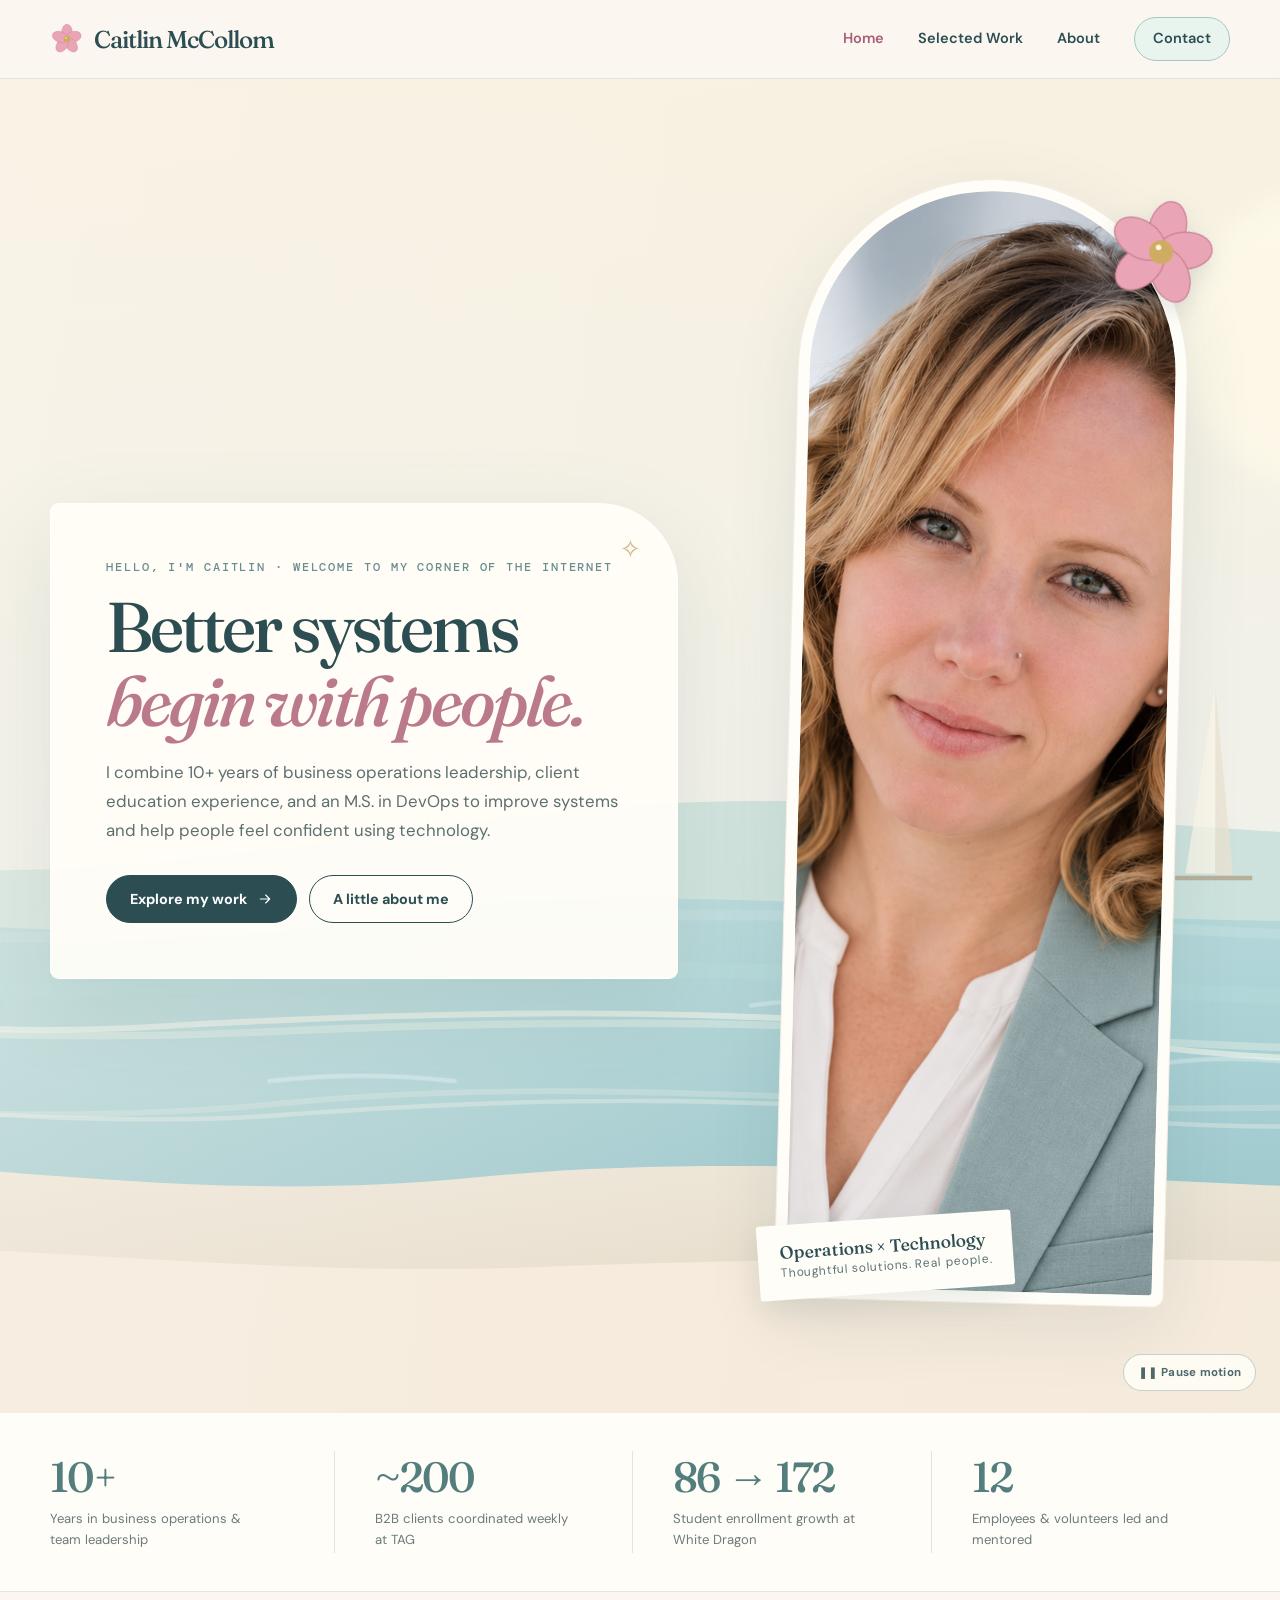
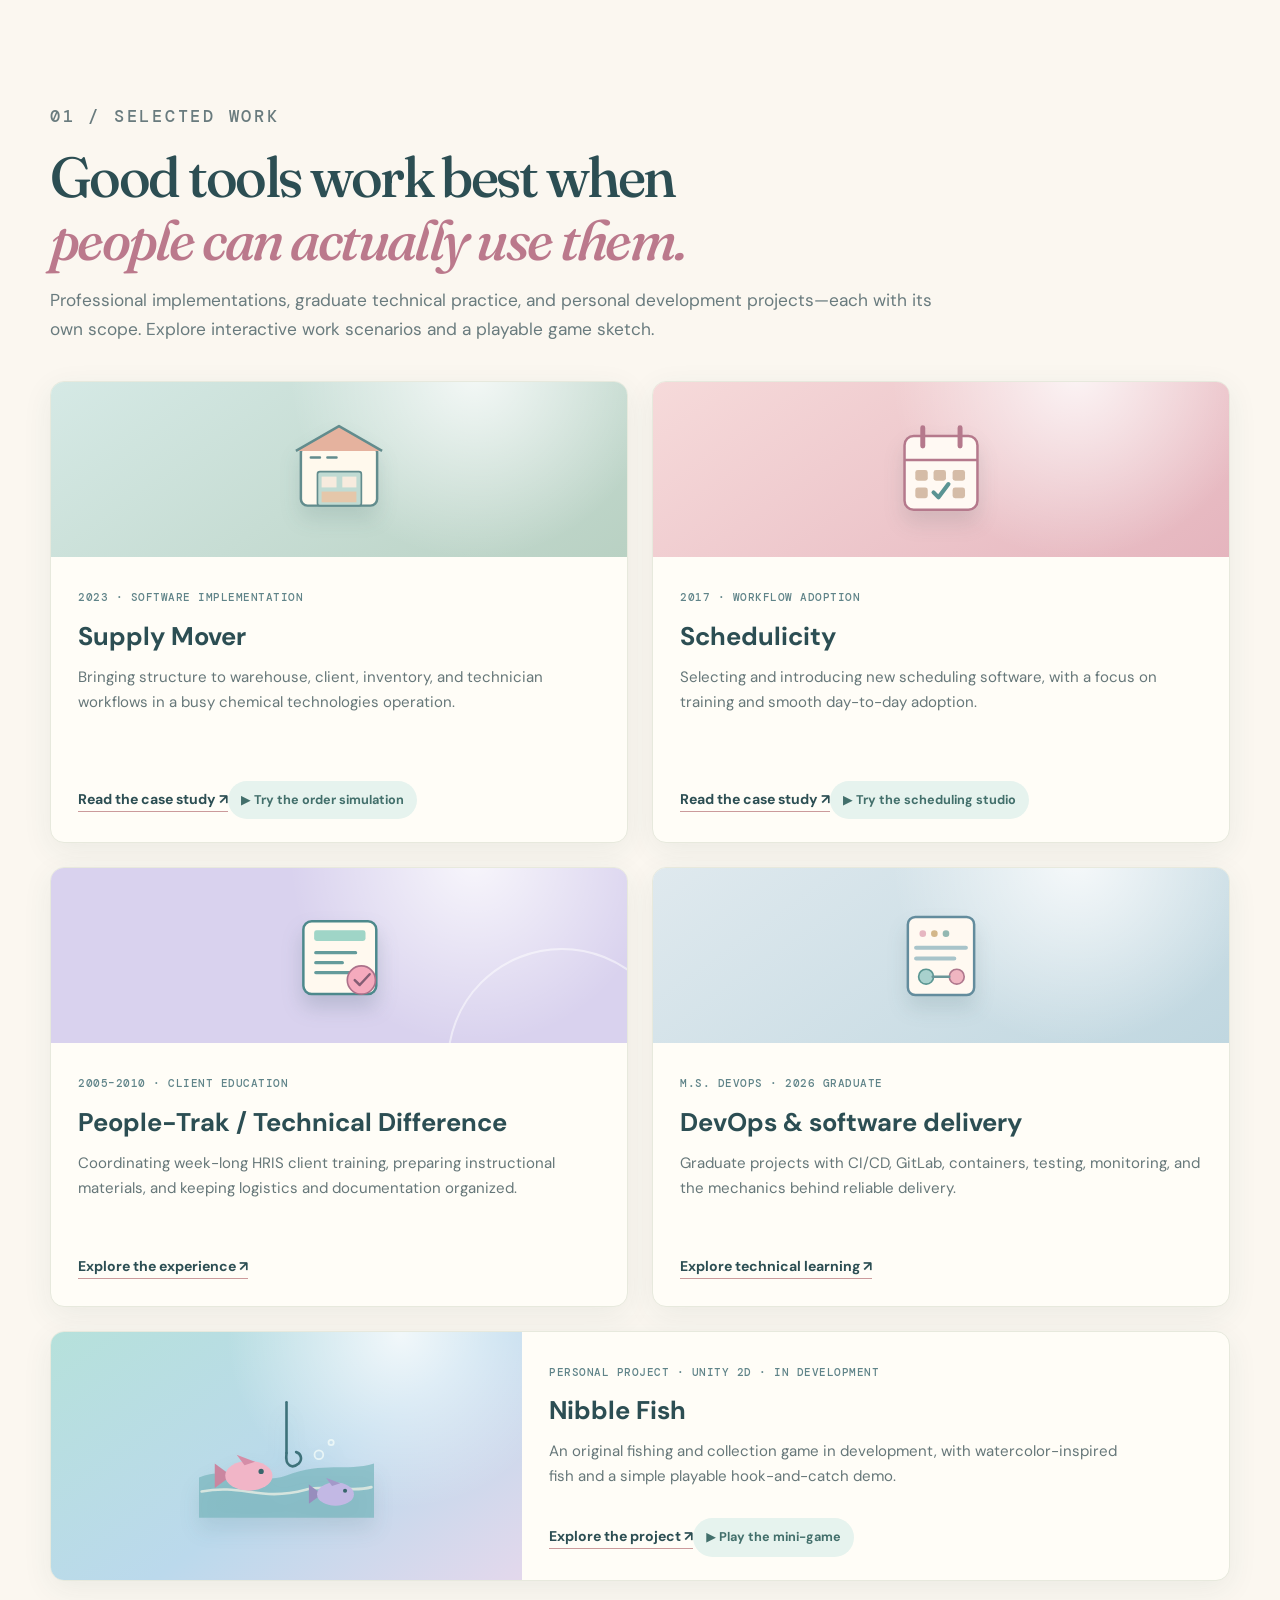
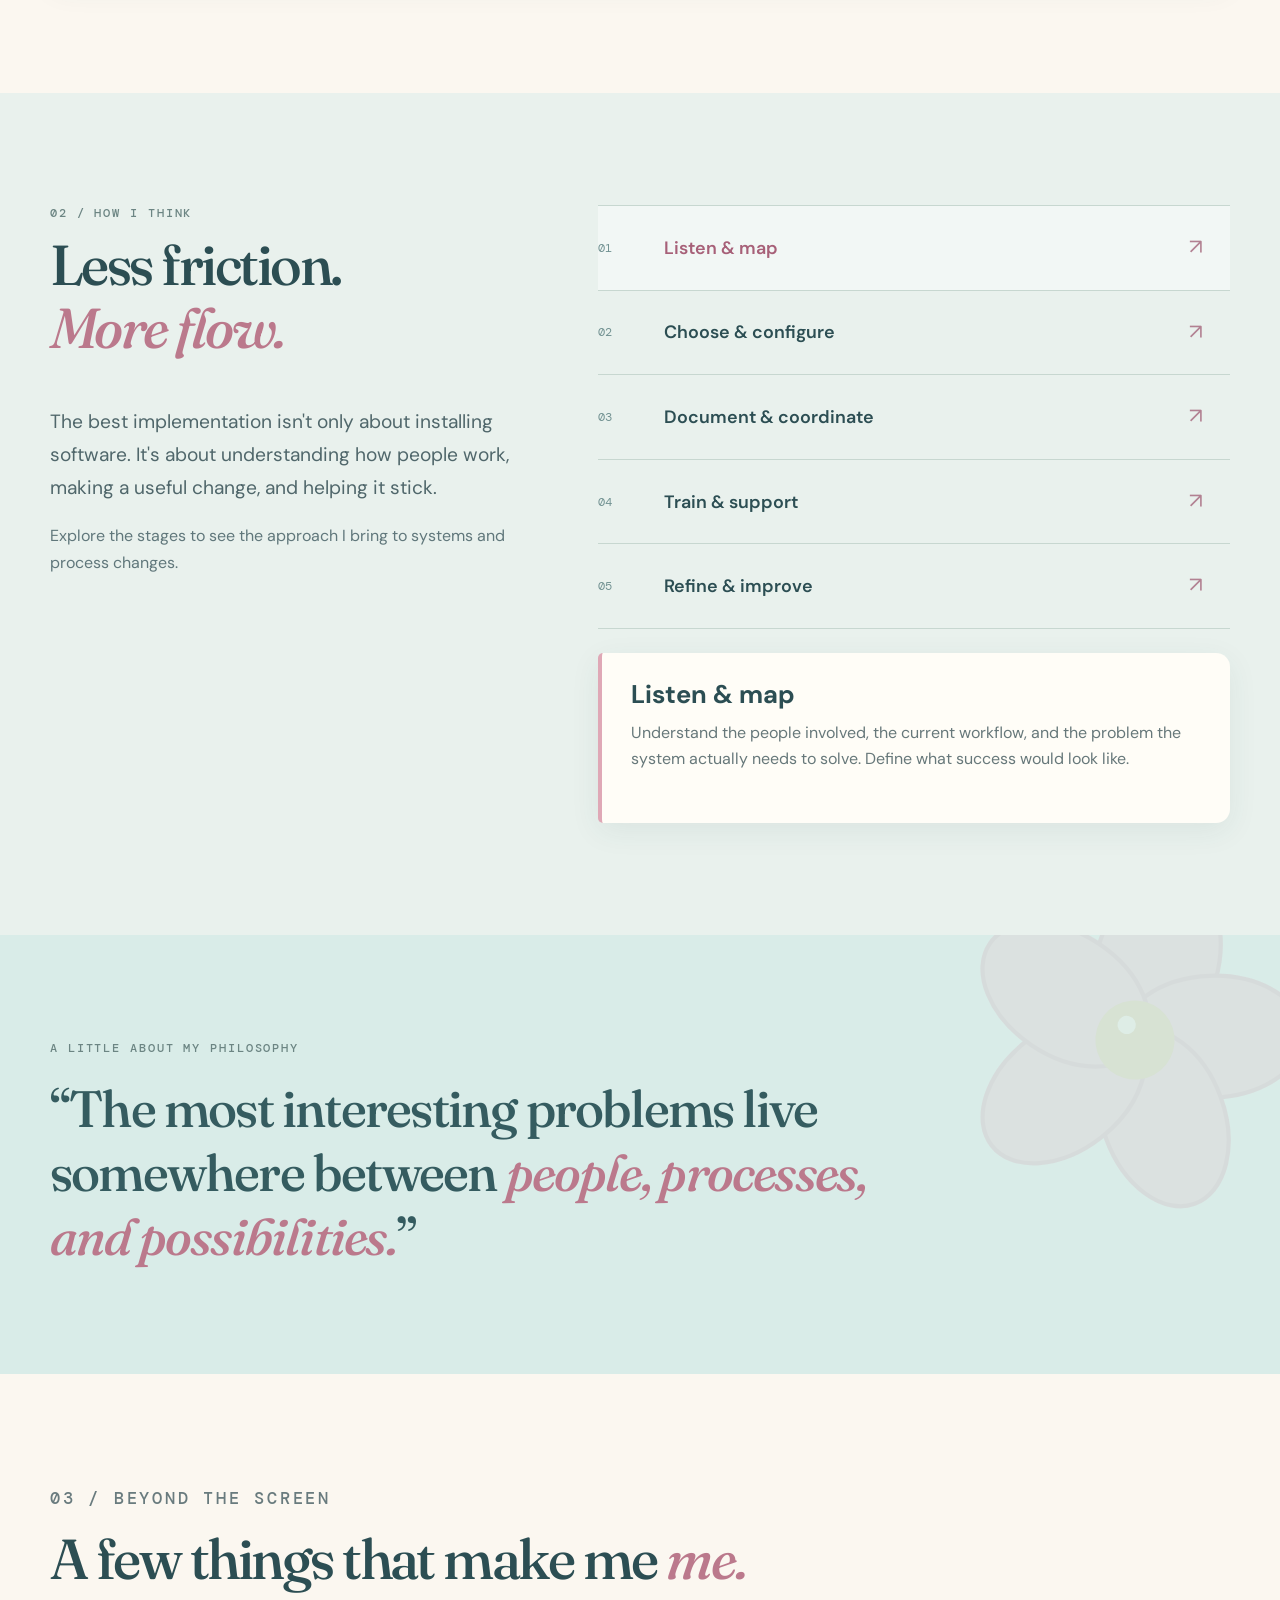
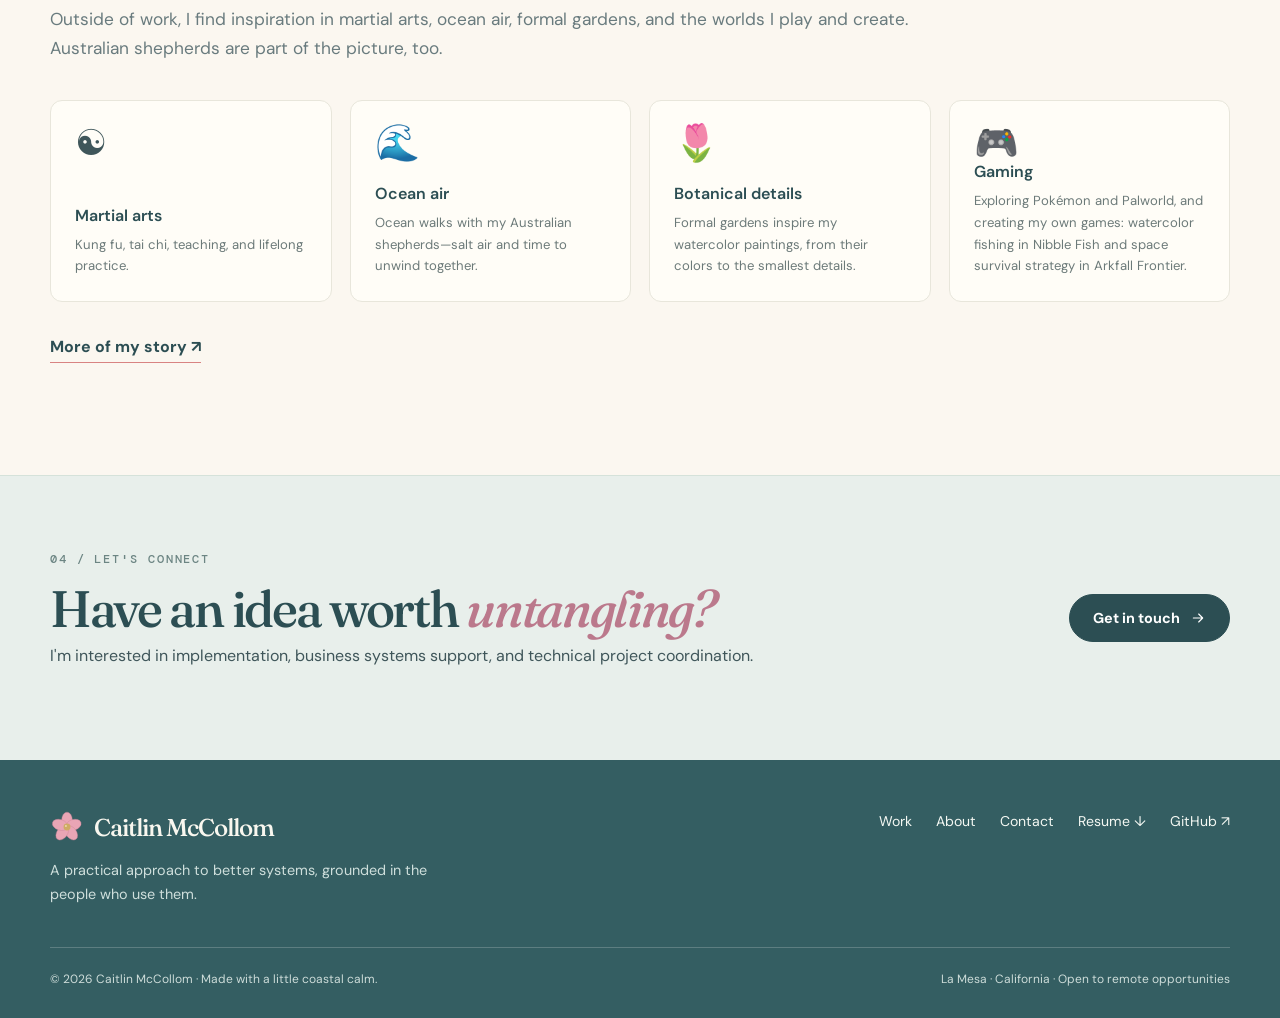
==== commit 4f366e8d: "Reflect ocean walks with Aussies and formal garden watercolor inspiration" ====
--- a/index.html
+++ b/index.html
@@ -91,8 +91,8 @@
    </div><div class="step-detail" id="step-panel" role="tabpanel" aria-live="polite"><h3 id="step-title">Listen &amp; map</h3><p id="step-desc">Understand the people involved, the current workflow, and the problem the system needs to solve.</p></div></div>
   </div></section>
  <section class="quote-banner"><div class="container"><p class="eyebrow">A little about my philosophy</p><blockquote>“The most interesting problems live somewhere between <span class="serif-italic">people, processes, and possibilities.</span>”</blockquote></div></section>
- <section class="section" id="beyond"><div class="container"><div class="section-heading"><p class="eyebrow">03 / Beyond the screen</p><h2>A few things that make me <span class="serif-italic">me.</span></h2><p>Outside of work, I find inspiration in martial arts, ocean air, floral gardens, and the worlds I play and create. Australian shepherds are part of the picture, too.</p></div>
-  <div class="beyond-grid"><article class="beyond-item"><span class="symbol" aria-hidden="true">☯</span><div><h3>Martial arts</h3><p>Kung fu, tai chi, teaching, and lifelong practice.</p></div></article><article class="beyond-item"><span class="symbol" aria-hidden="true">🌊</span><div><h3>Ocean air</h3><p>Beaches, salt air, and a quiet place to reset.</p></div></article><article class="beyond-item"><span class="symbol" aria-hidden="true">🌷</span><div><h3>Botanical details</h3><p>Floral gardens, soft colors, and the beauty in small details.</p></div></article><article class="beyond-item"><span class="symbol" aria-hidden="true">🎮</span><div><h3>Gaming</h3><p>Exploring Pokémon and Palworld, and creating my own games: watercolor fishing in Nibble Fish and space survival strategy in Arkfall Frontier.</p></div></article></div>
+ <section class="section" id="beyond"><div class="container"><div class="section-heading"><p class="eyebrow">03 / Beyond the screen</p><h2>A few things that make me <span class="serif-italic">me.</span></h2><p>Outside of work, I find inspiration in martial arts, ocean air, formal gardens, and the worlds I play and create. Australian shepherds are part of the picture, too.</p></div>
+  <div class="beyond-grid"><article class="beyond-item"><span class="symbol" aria-hidden="true">☯</span><div><h3>Martial arts</h3><p>Kung fu, tai chi, teaching, and lifelong practice.</p></div></article><article class="beyond-item"><span class="symbol" aria-hidden="true">🌊</span><div><h3>Ocean air</h3><p>Ocean walks with my Australian shepherds—salt air and time to unwind together.</p></div></article><article class="beyond-item"><span class="symbol" aria-hidden="true">🌷</span><div><h3>Botanical details</h3><p>Formal gardens inspire my watercolor paintings, from their colors to the smallest details.</p></div></article><article class="beyond-item"><span class="symbol" aria-hidden="true">🎮</span><div><h3>Gaming</h3><p>Exploring Pokémon and Palworld, and creating my own games: watercolor fishing in Nibble Fish and space survival strategy in Arkfall Frontier.</p></div></article></div>
   <div class="actions" style="margin-top:32px"><a class="text-link" href="about.html">More of my story ↗</a></div>
  </div></section>
  <section class="contact-strip"><div class="container row"><div><p class="eyebrow">04 / Let's connect</p><h2>Have an idea worth <span class="serif-italic">untangling?</span></h2><p>I'm interested in implementation, business systems support, and technical project coordination.</p></div><a class="btn primary" href="contact.html">Get in touch <svg viewBox="0 0 24 24" fill="none" stroke="currentColor" stroke-width="1.7" stroke-linecap="round" stroke-linejoin="round" aria-hidden="true"><path d="M5 12h14m-6-6 6 6-6 6"/></svg></a></div></section>
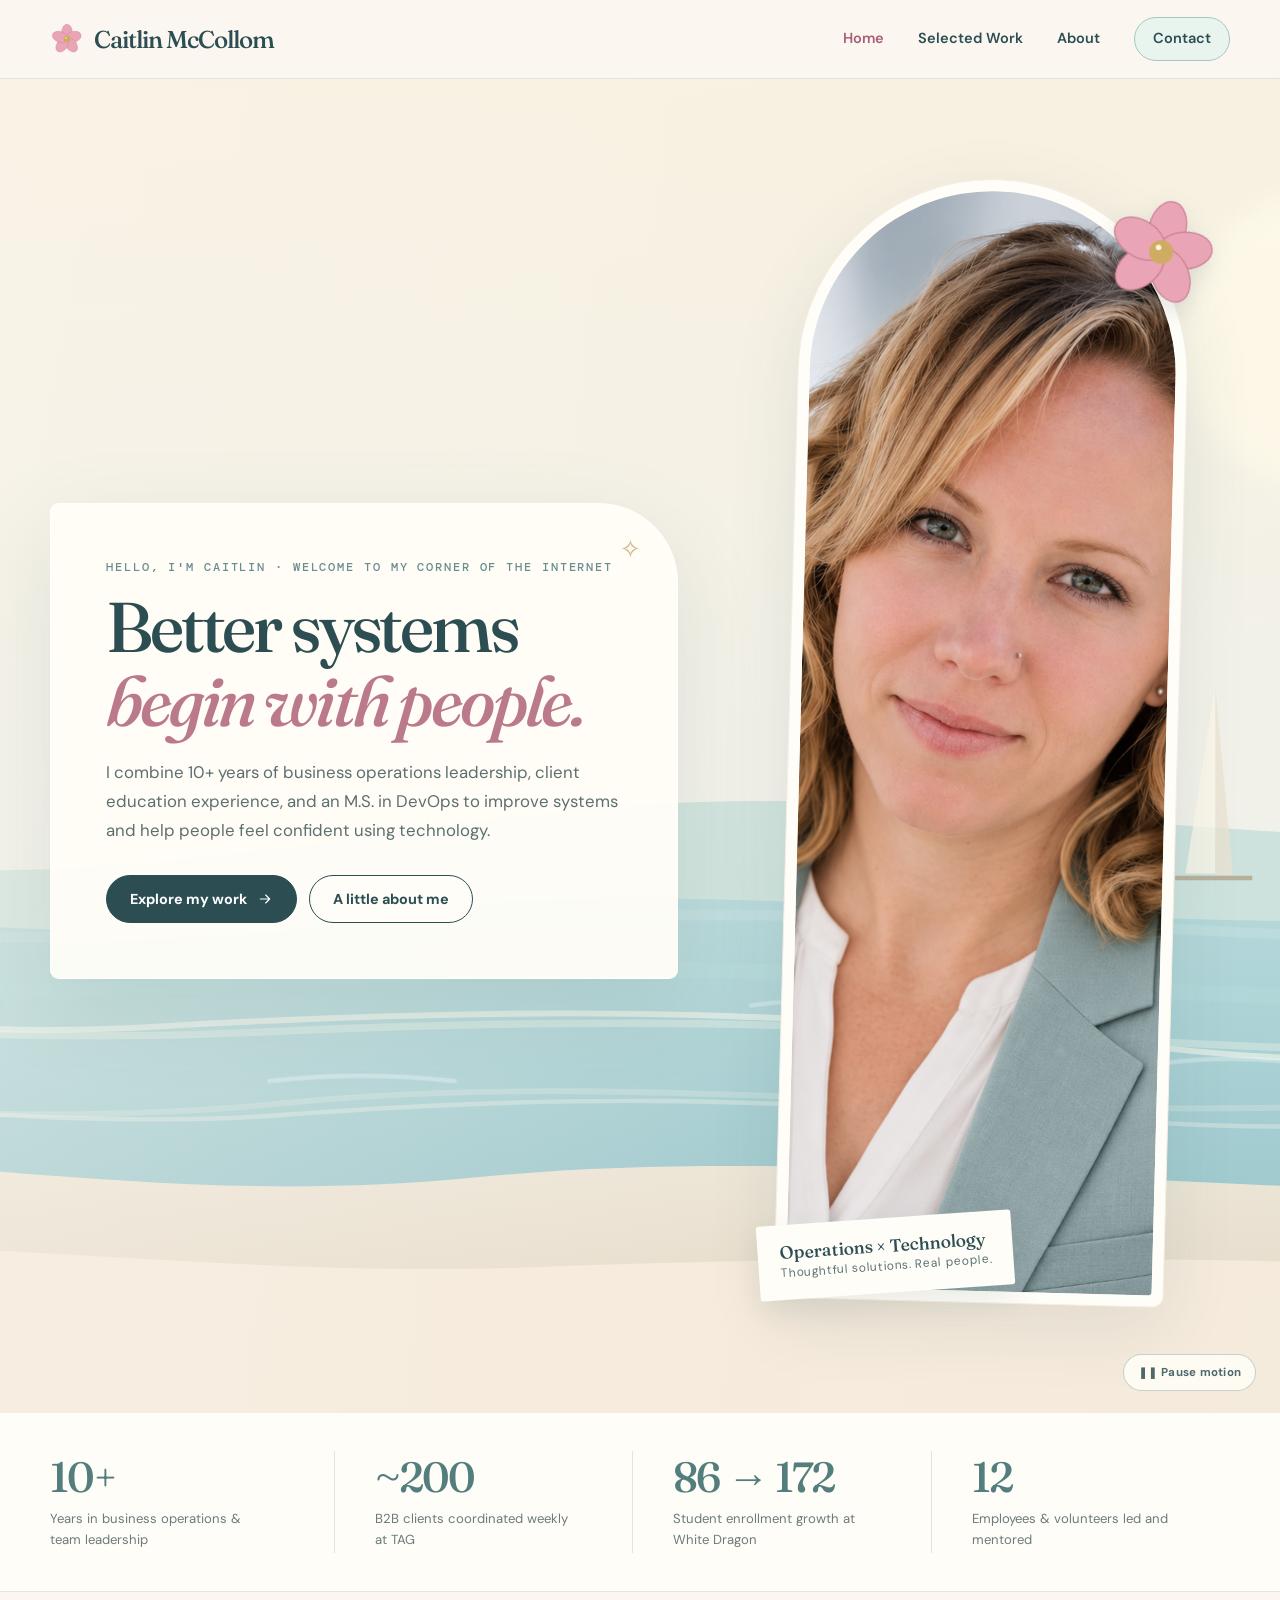
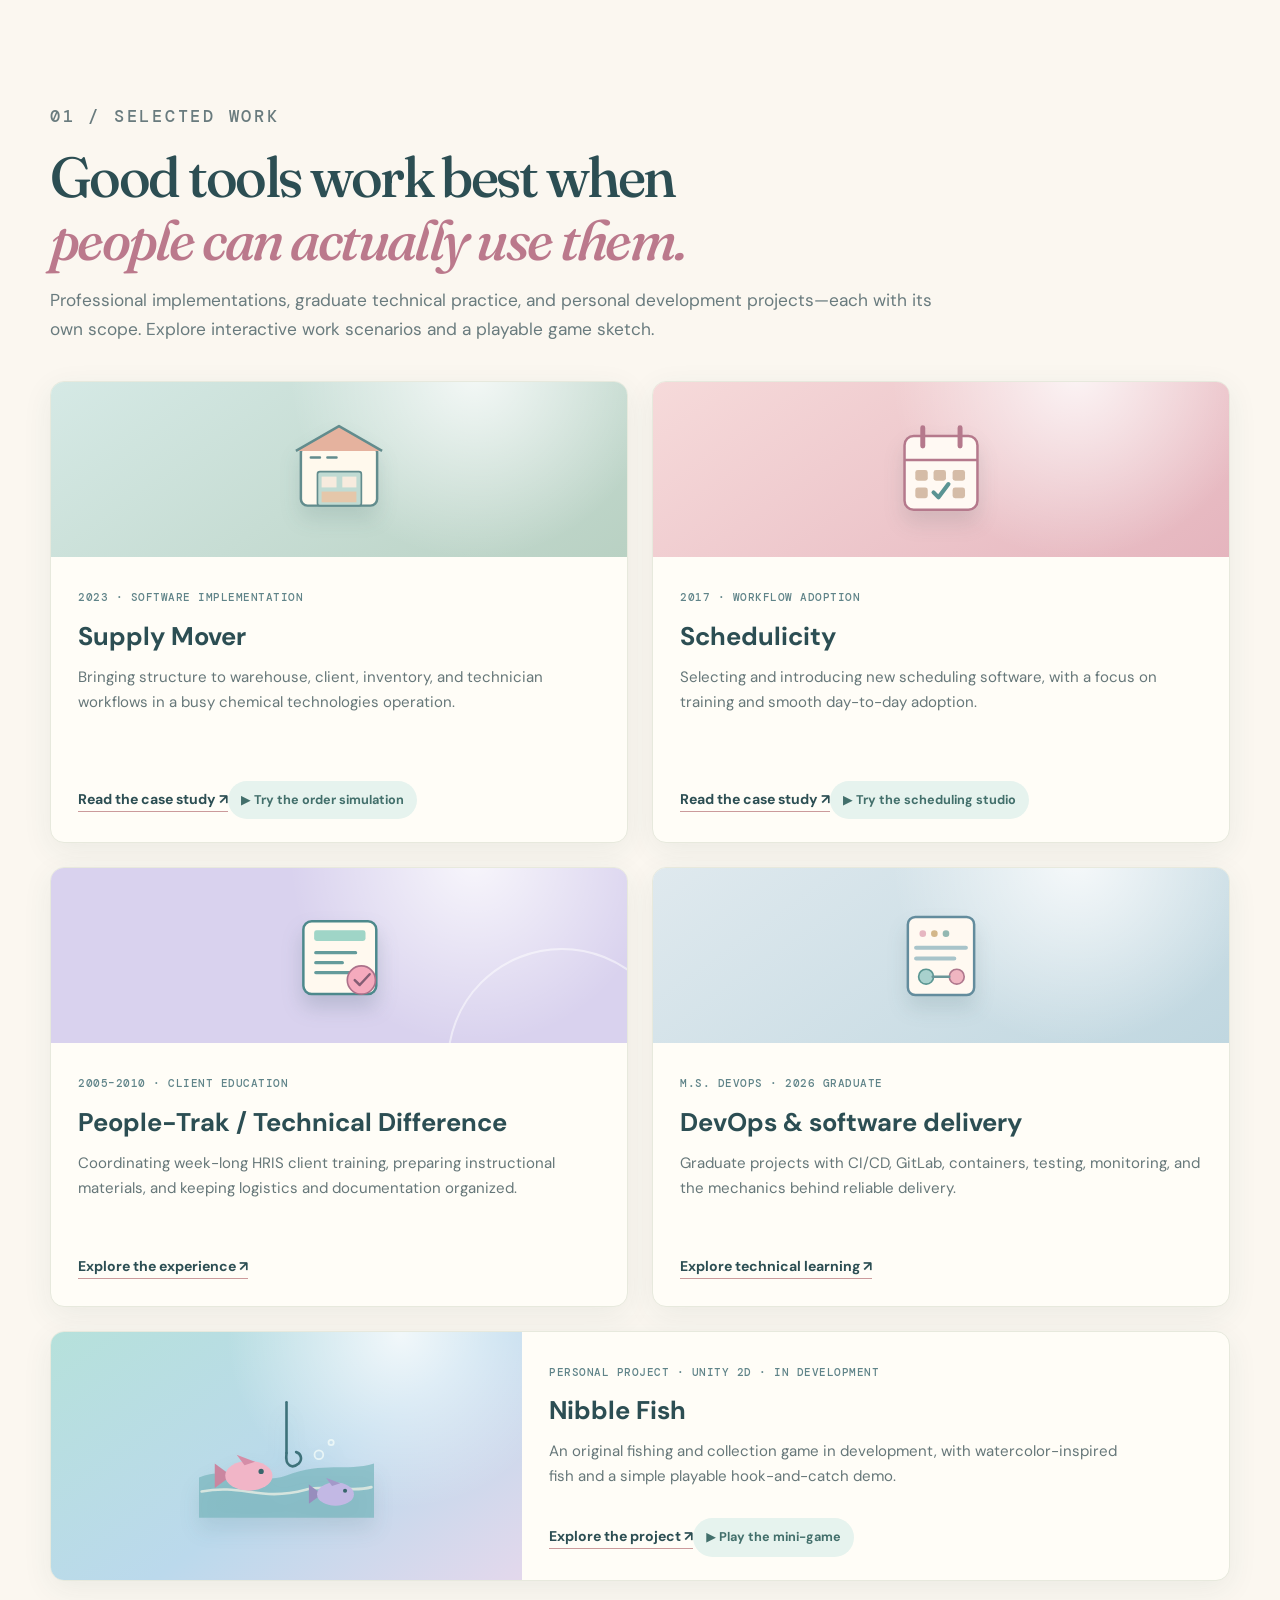
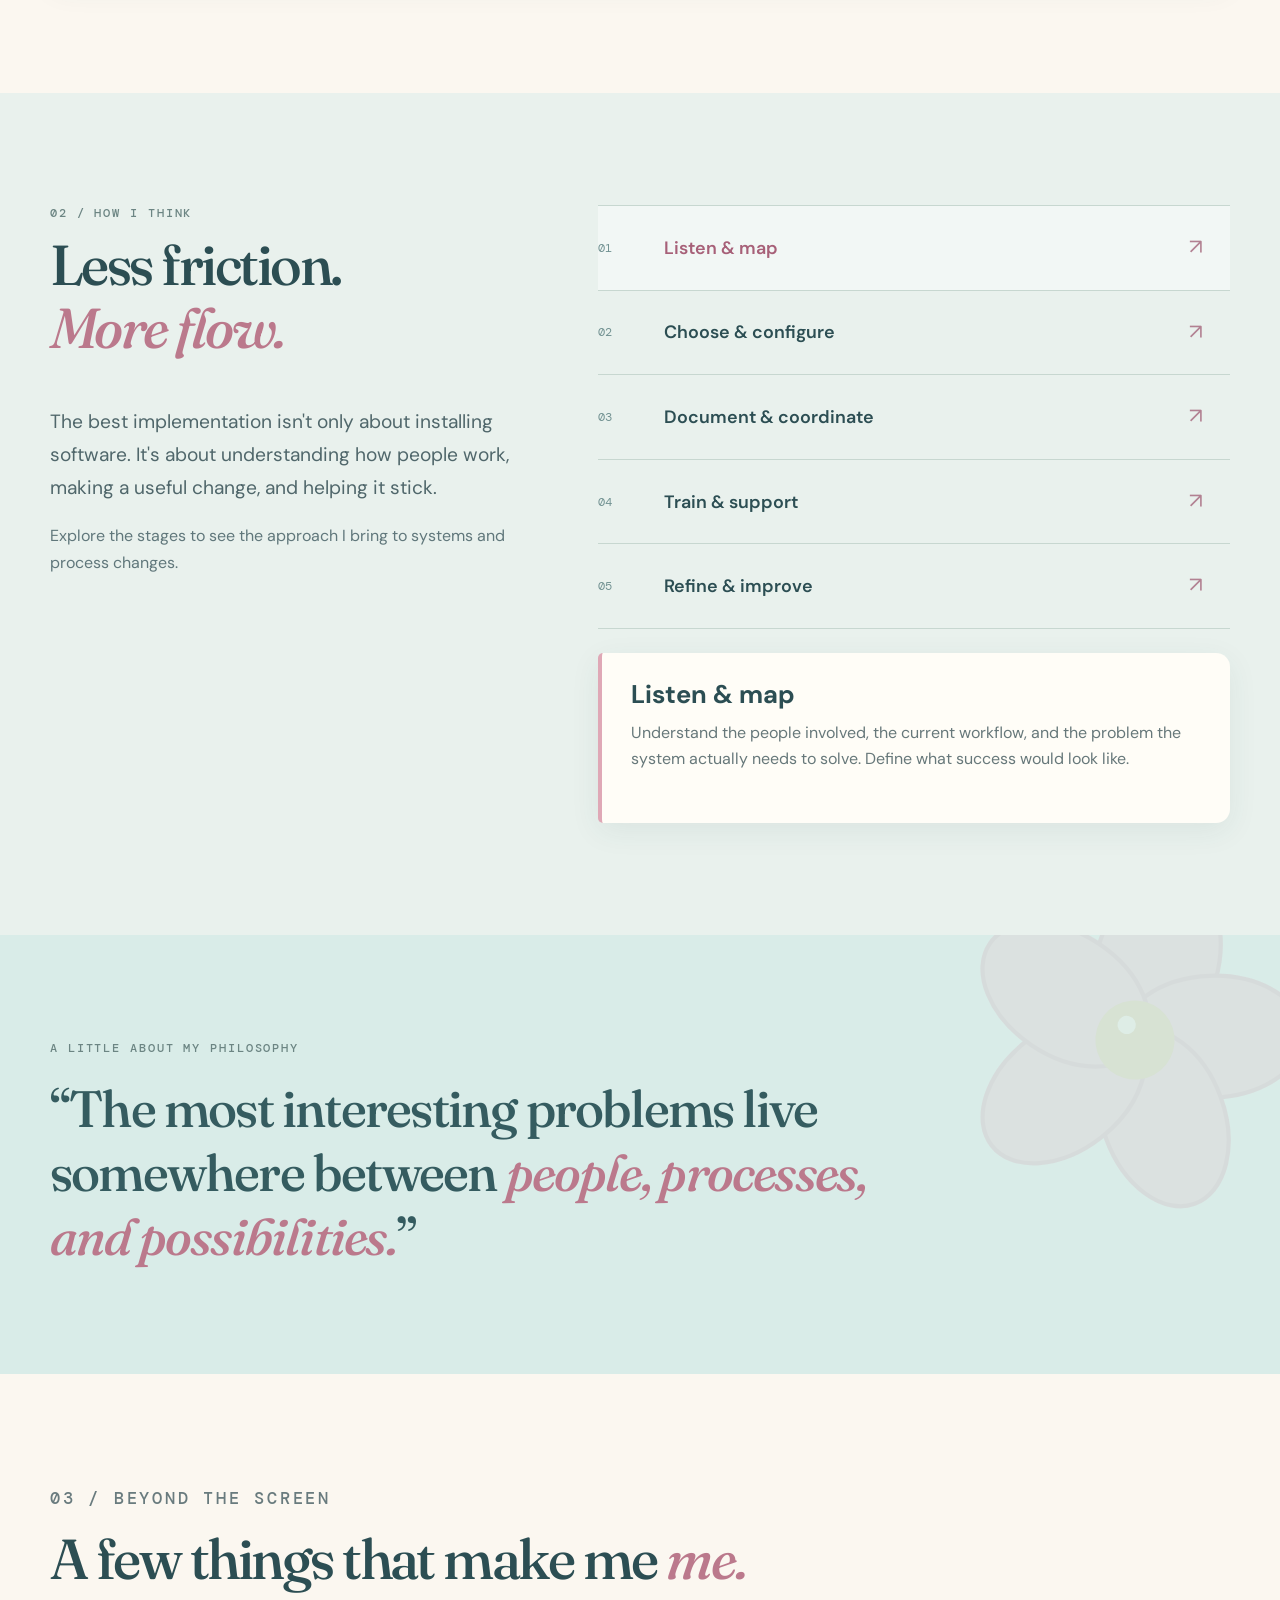
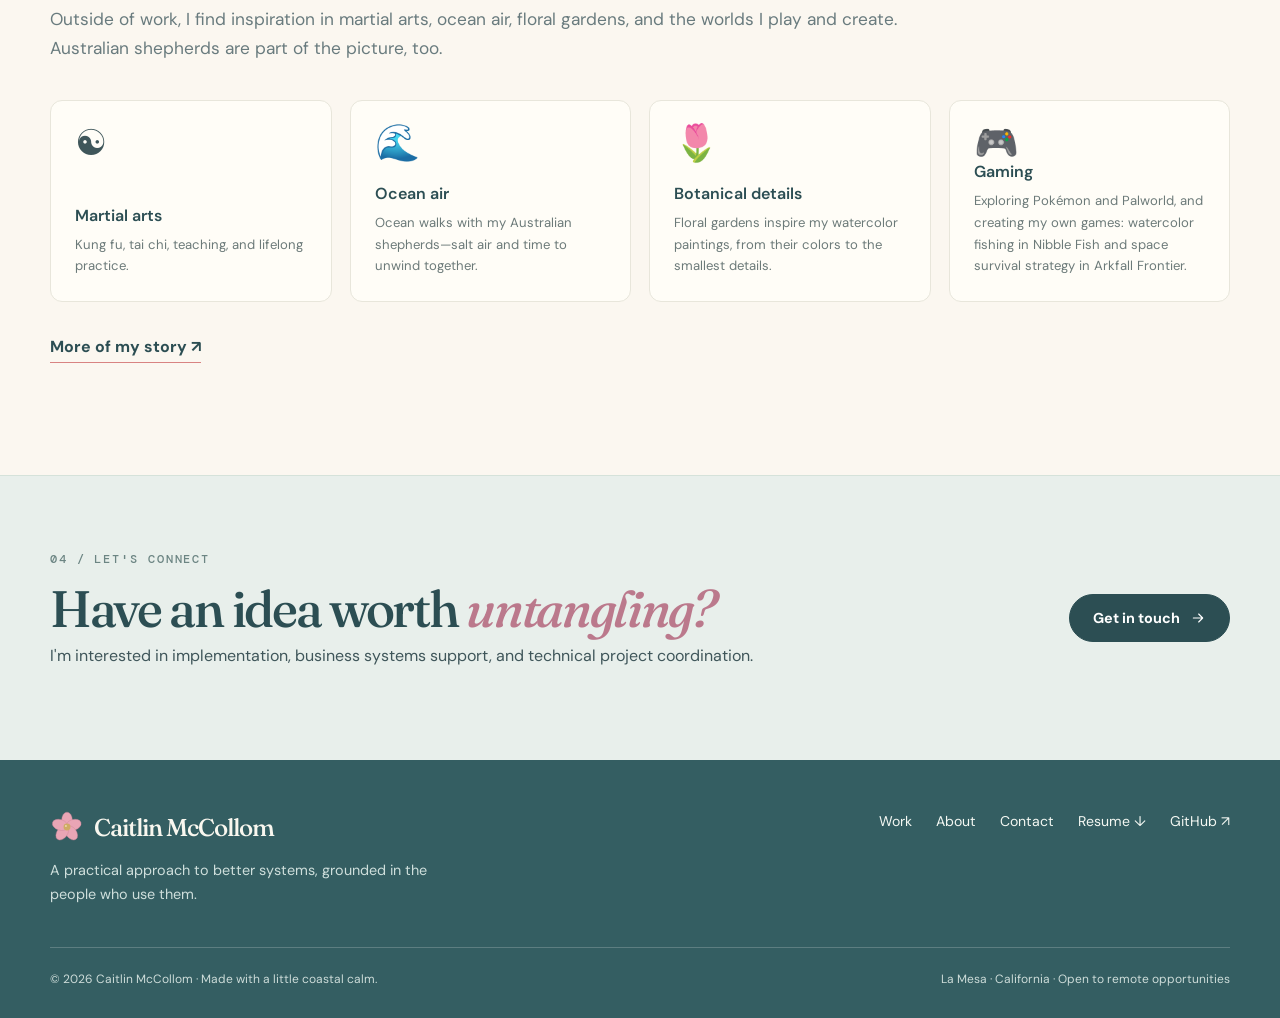
==== commit 802ce899: "Correct formal gardens to floral gardens" ====
--- a/index.html
+++ b/index.html
@@ -91,8 +91,8 @@
    </div><div class="step-detail" id="step-panel" role="tabpanel" aria-live="polite"><h3 id="step-title">Listen &amp; map</h3><p id="step-desc">Understand the people involved, the current workflow, and the problem the system needs to solve.</p></div></div>
   </div></section>
  <section class="quote-banner"><div class="container"><p class="eyebrow">A little about my philosophy</p><blockquote>“The most interesting problems live somewhere between <span class="serif-italic">people, processes, and possibilities.</span>”</blockquote></div></section>
- <section class="section" id="beyond"><div class="container"><div class="section-heading"><p class="eyebrow">03 / Beyond the screen</p><h2>A few things that make me <span class="serif-italic">me.</span></h2><p>Outside of work, I find inspiration in martial arts, ocean air, formal gardens, and the worlds I play and create. Australian shepherds are part of the picture, too.</p></div>
-  <div class="beyond-grid"><article class="beyond-item"><span class="symbol" aria-hidden="true">☯</span><div><h3>Martial arts</h3><p>Kung fu, tai chi, teaching, and lifelong practice.</p></div></article><article class="beyond-item"><span class="symbol" aria-hidden="true">🌊</span><div><h3>Ocean air</h3><p>Ocean walks with my Australian shepherds—salt air and time to unwind together.</p></div></article><article class="beyond-item"><span class="symbol" aria-hidden="true">🌷</span><div><h3>Botanical details</h3><p>Formal gardens inspire my watercolor paintings, from their colors to the smallest details.</p></div></article><article class="beyond-item"><span class="symbol" aria-hidden="true">🎮</span><div><h3>Gaming</h3><p>Exploring Pokémon and Palworld, and creating my own games: watercolor fishing in Nibble Fish and space survival strategy in Arkfall Frontier.</p></div></article></div>
+ <section class="section" id="beyond"><div class="container"><div class="section-heading"><p class="eyebrow">03 / Beyond the screen</p><h2>A few things that make me <span class="serif-italic">me.</span></h2><p>Outside of work, I find inspiration in martial arts, ocean air, floral gardens, and the worlds I play and create. Australian shepherds are part of the picture, too.</p></div>
+  <div class="beyond-grid"><article class="beyond-item"><span class="symbol" aria-hidden="true">☯</span><div><h3>Martial arts</h3><p>Kung fu, tai chi, teaching, and lifelong practice.</p></div></article><article class="beyond-item"><span class="symbol" aria-hidden="true">🌊</span><div><h3>Ocean air</h3><p>Ocean walks with my Australian shepherds—salt air and time to unwind together.</p></div></article><article class="beyond-item"><span class="symbol" aria-hidden="true">🌷</span><div><h3>Botanical details</h3><p>Floral gardens inspire my watercolor paintings, from their colors to the smallest details.</p></div></article><article class="beyond-item"><span class="symbol" aria-hidden="true">🎮</span><div><h3>Gaming</h3><p>Exploring Pokémon and Palworld, and creating my own games: watercolor fishing in Nibble Fish and space survival strategy in Arkfall Frontier.</p></div></article></div>
   <div class="actions" style="margin-top:32px"><a class="text-link" href="about.html">More of my story ↗</a></div>
  </div></section>
  <section class="contact-strip"><div class="container row"><div><p class="eyebrow">04 / Let's connect</p><h2>Have an idea worth <span class="serif-italic">untangling?</span></h2><p>I'm interested in implementation, business systems support, and technical project coordination.</p></div><a class="btn primary" href="contact.html">Get in touch <svg viewBox="0 0 24 24" fill="none" stroke="currentColor" stroke-width="1.7" stroke-linecap="round" stroke-linejoin="round" aria-hidden="true"><path d="M5 12h14m-6-6 6 6-6 6"/></svg></a></div></section>
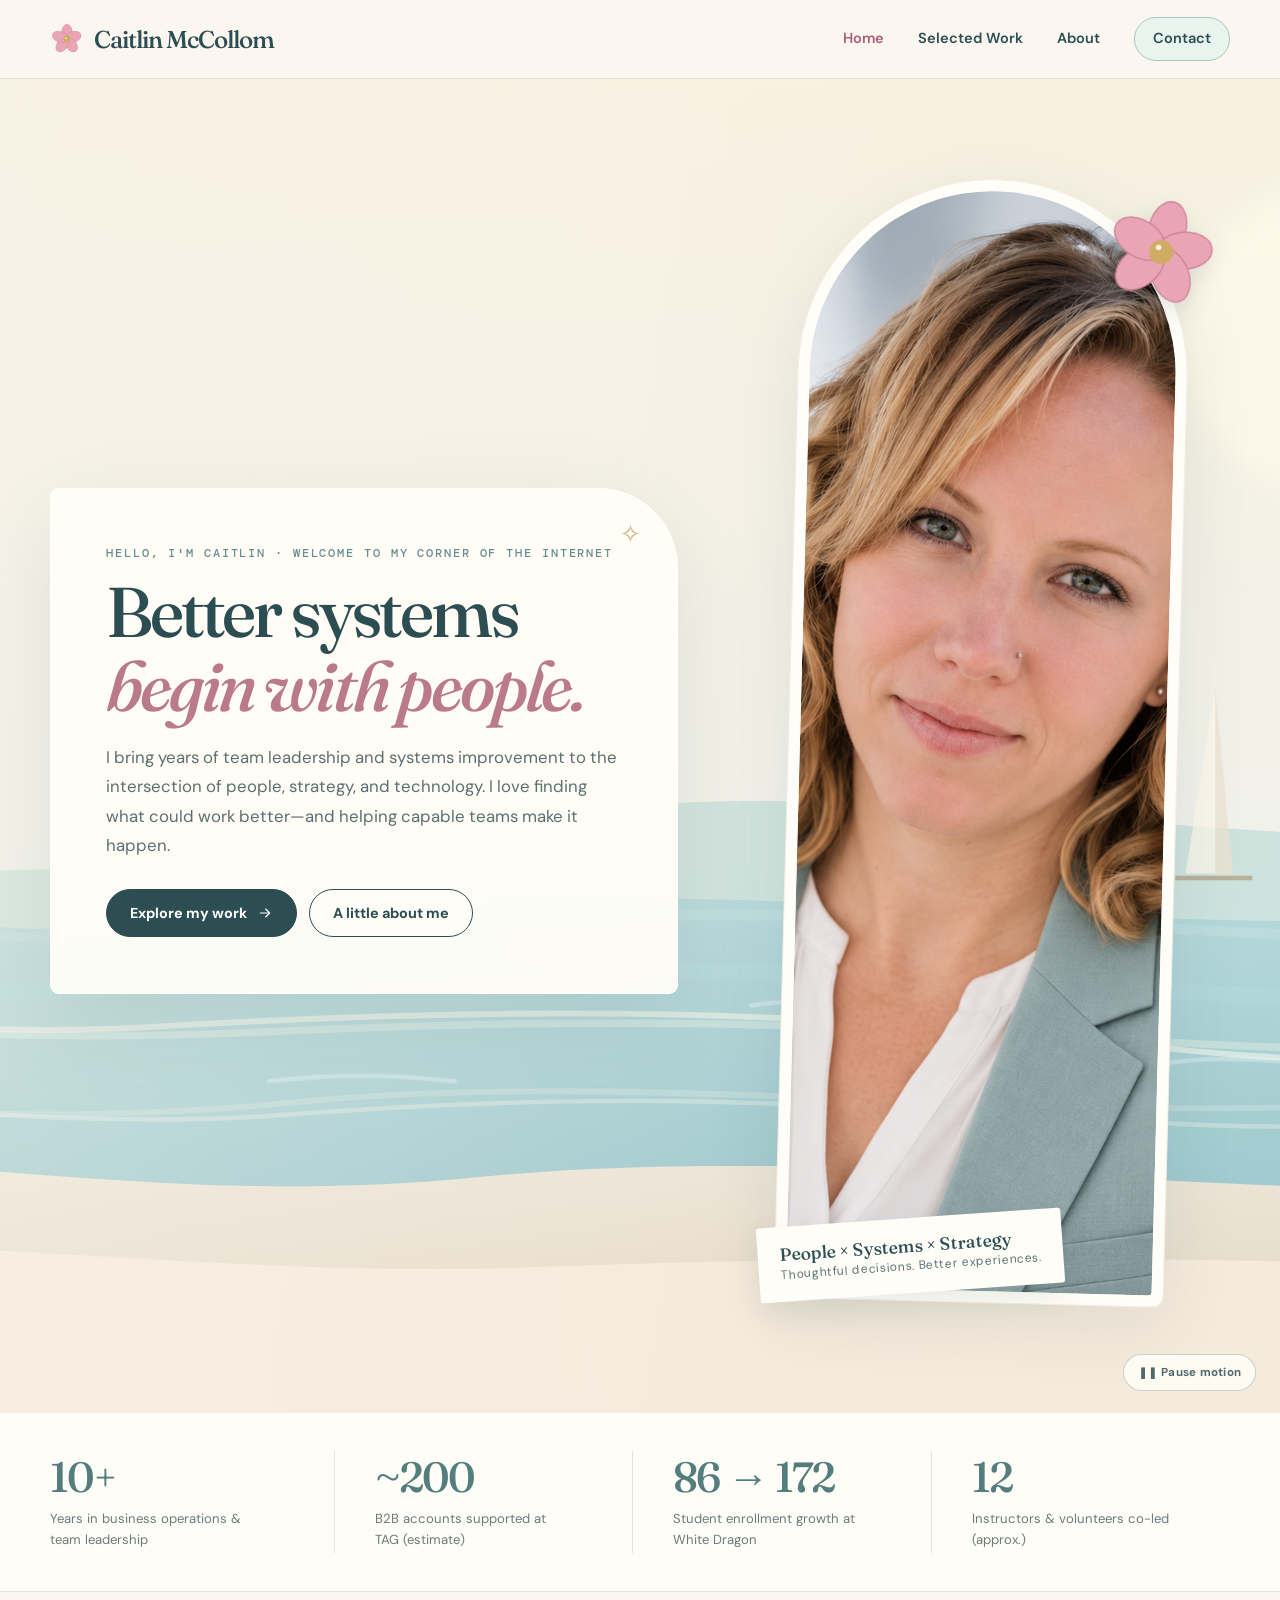
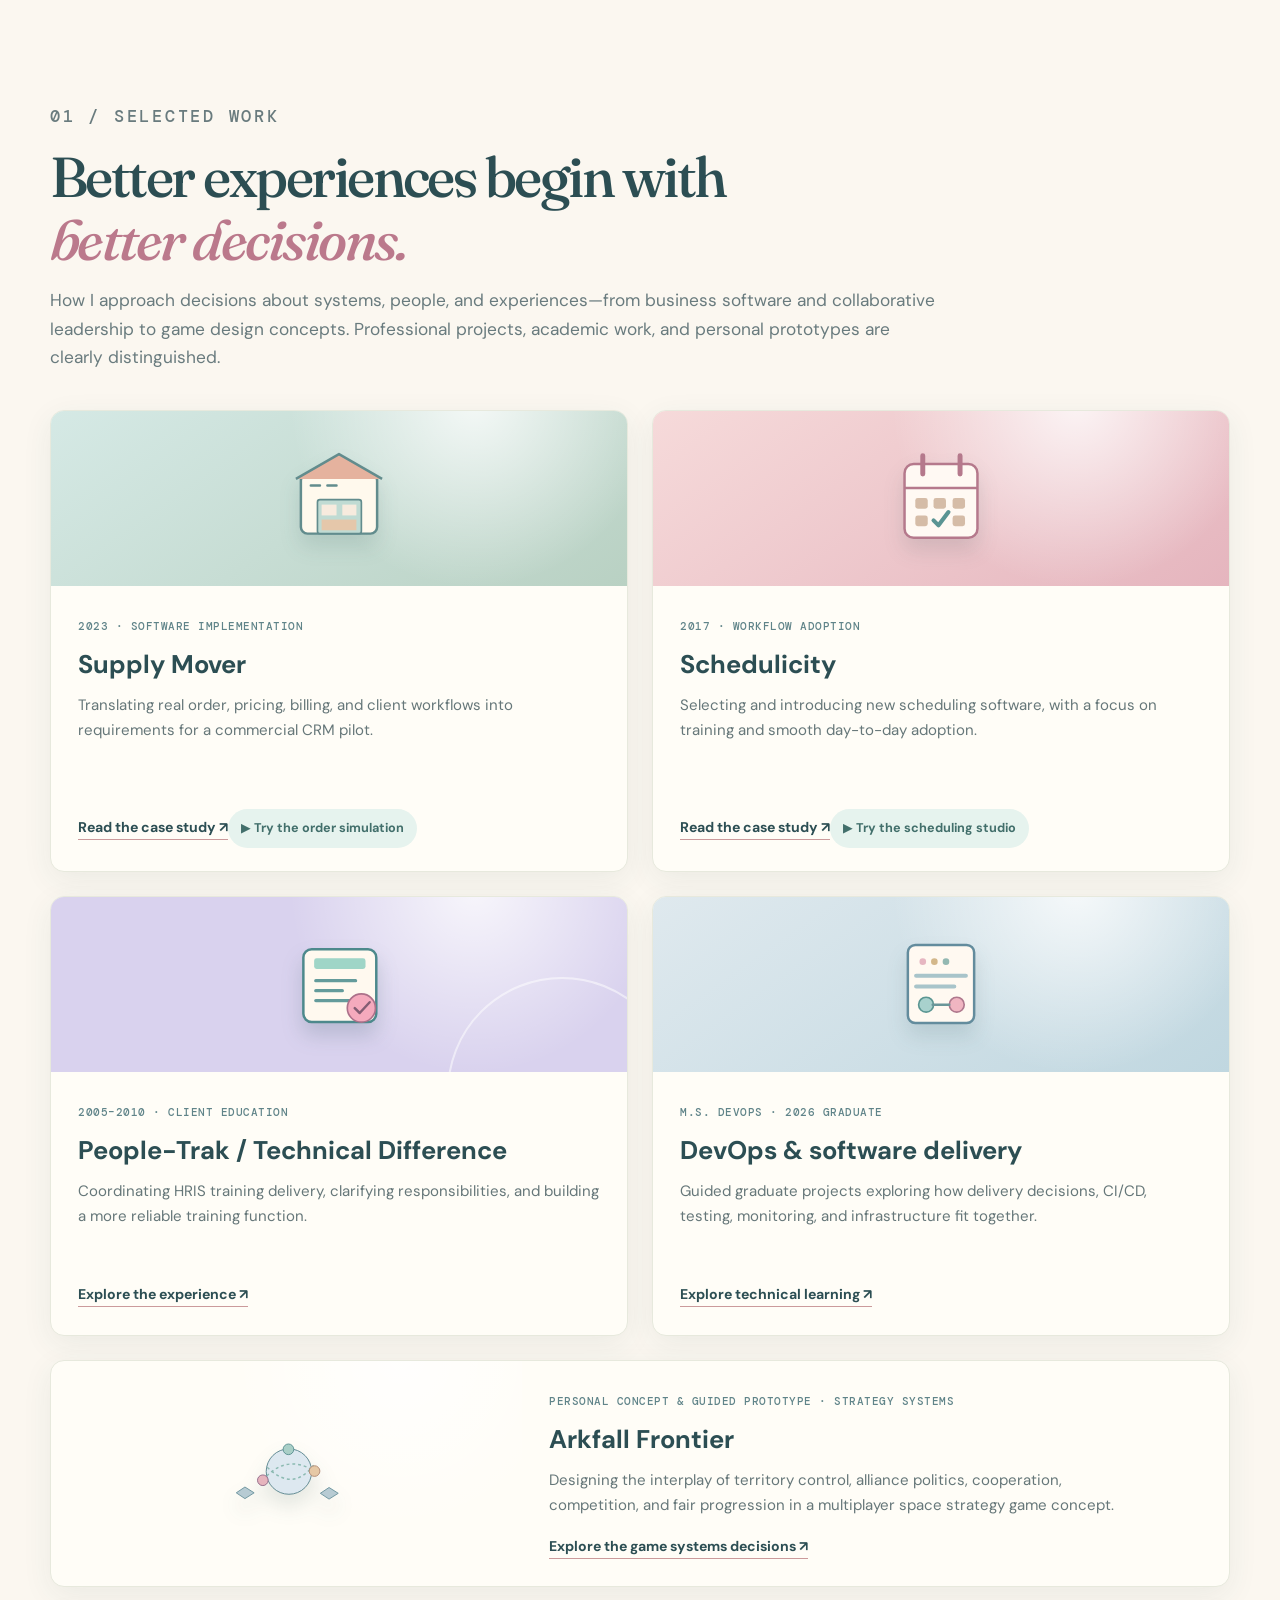
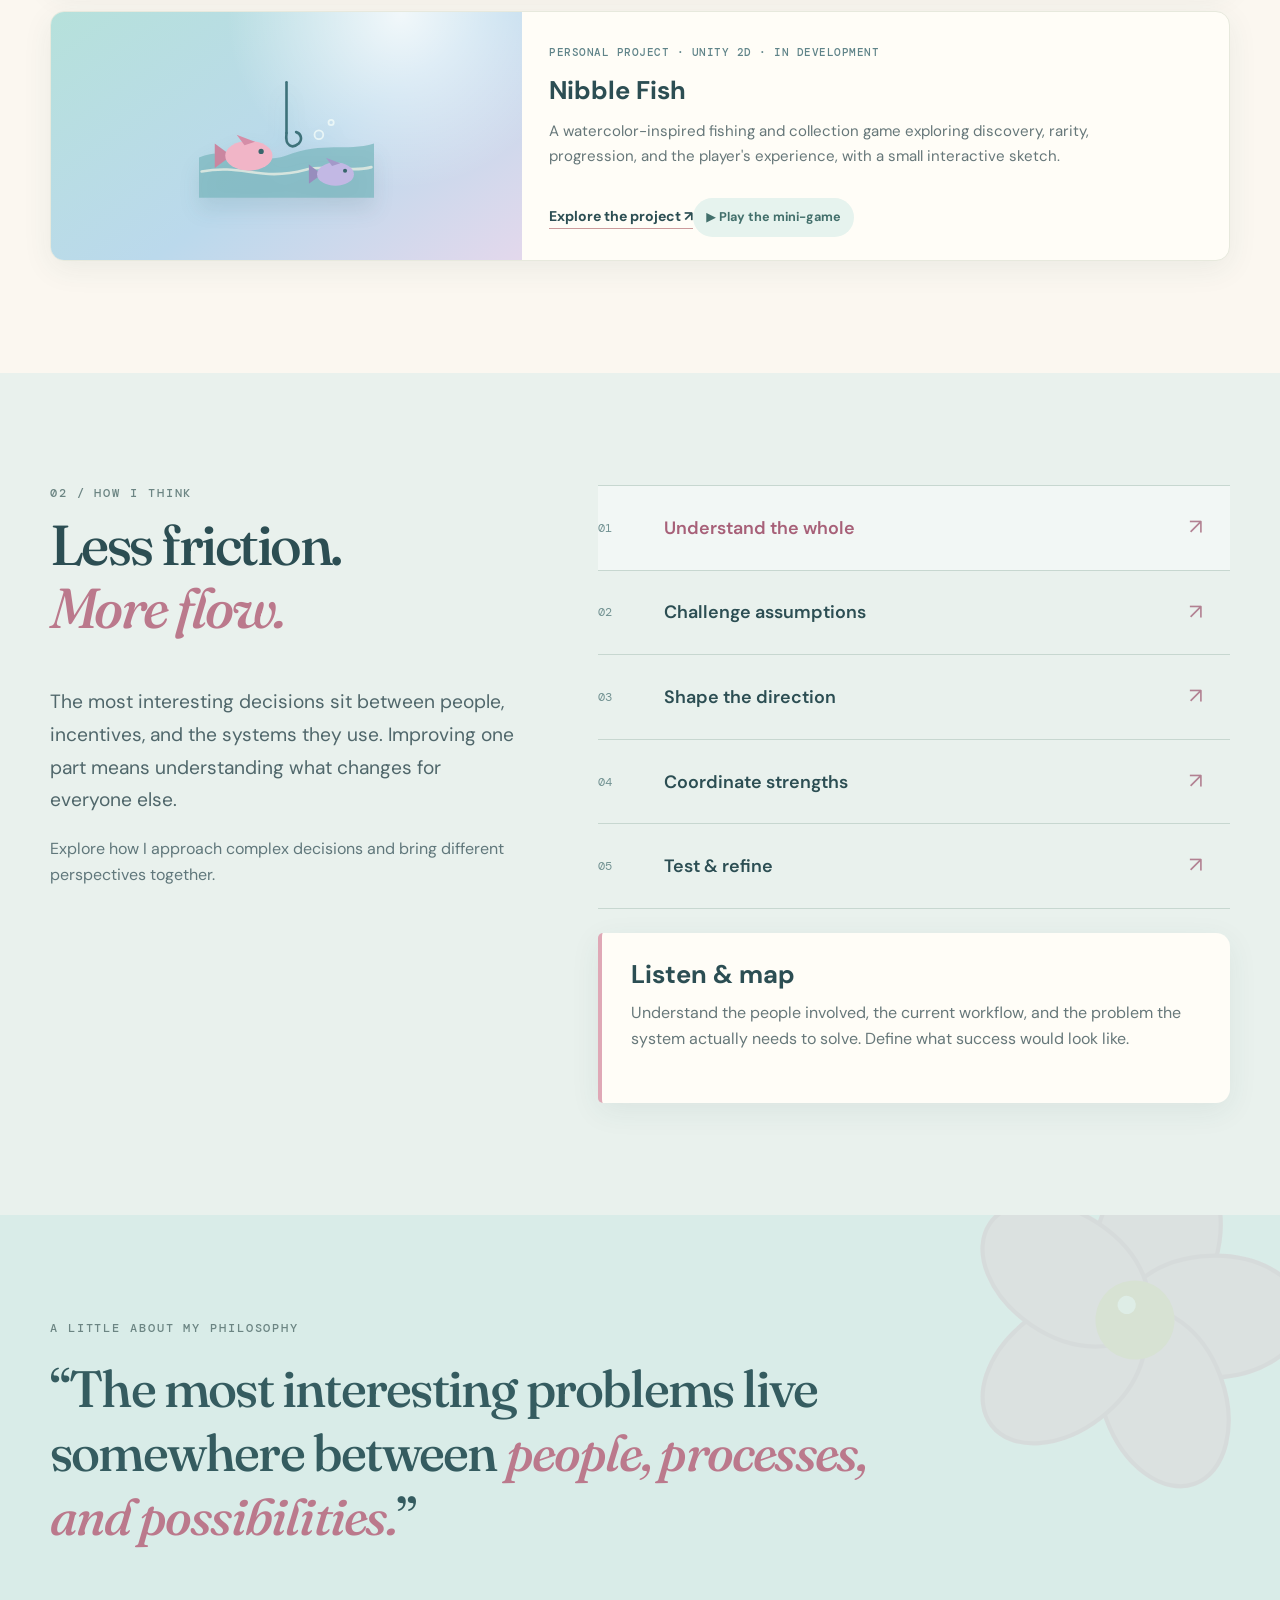
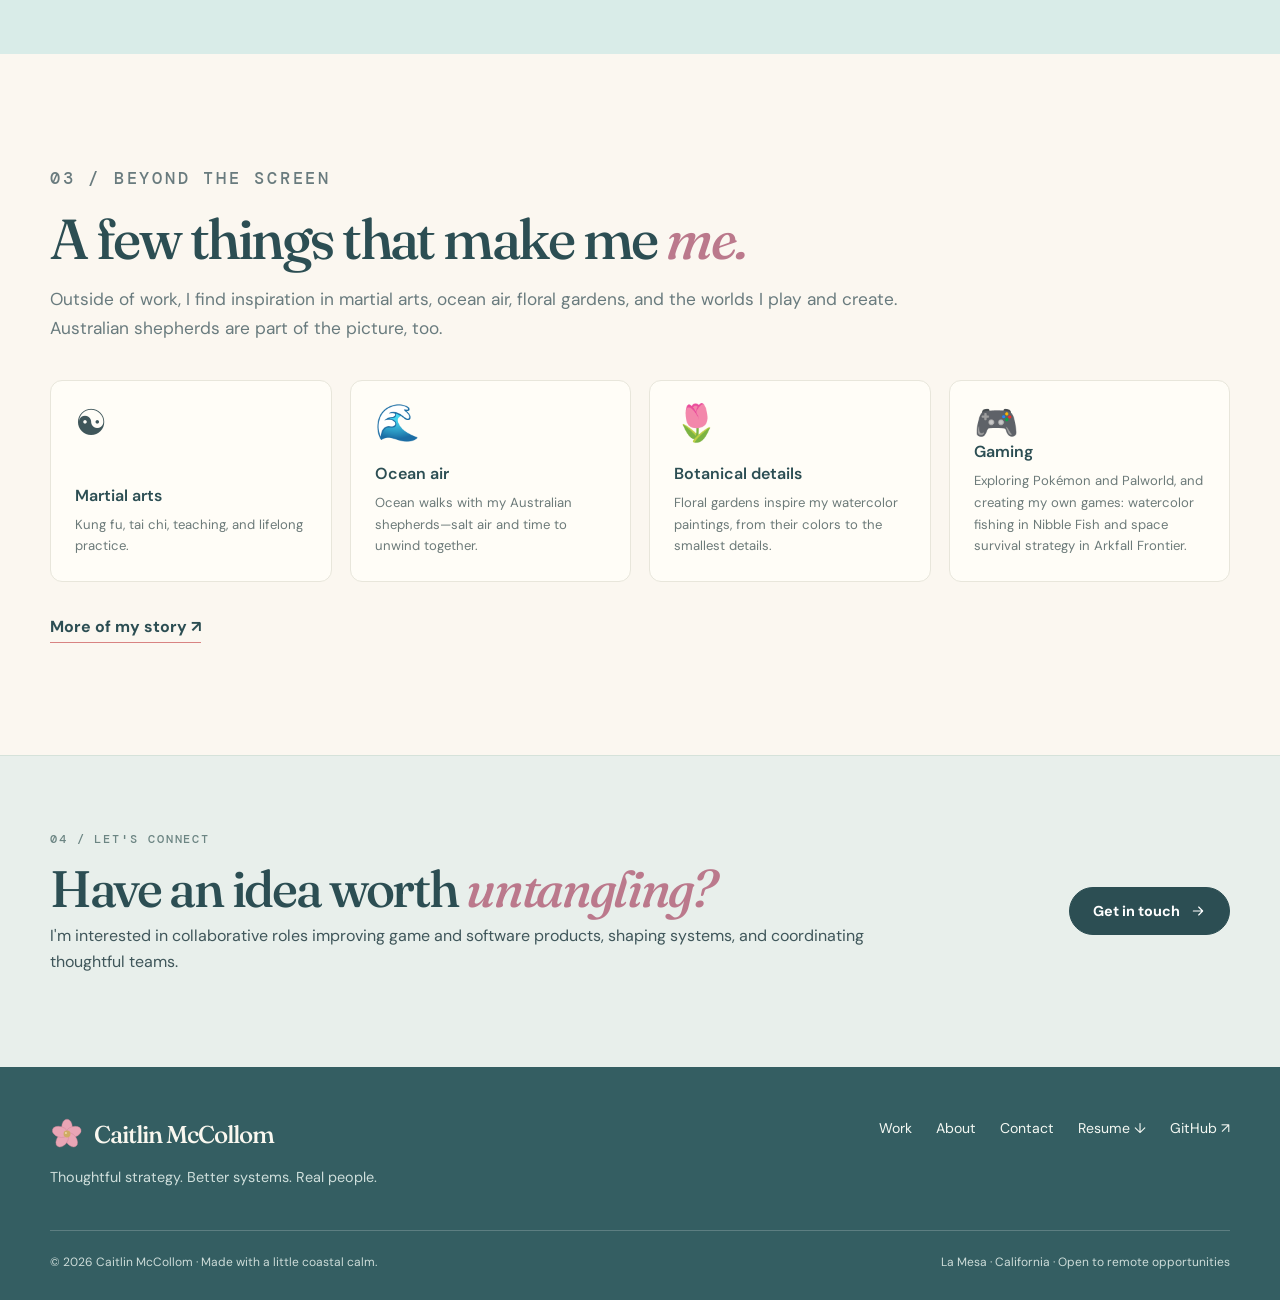
==== commit 4867761a: "Reposition homepage around strategic product and game systems thinking" ====
--- a/index.html
+++ b/index.html
@@ -3,11 +3,15 @@
 <head>
  <meta charset="utf-8"><meta name="viewport" content="width=device-width, initial-scale=1">
  <meta name="theme-color" content="#FBF7F0">
- <meta name="description" content="A coastal-inspired personal portfolio for software implementation, process improvement, business systems support, and technical coordination.">
- <meta property="og:title" content="Home">
- <meta property="og:description" content="A coastal-inspired personal portfolio for software implementation, process improvement, business systems support, and technical coordination.">
+ <meta name="description" content="Explore Caitlin McCollom’s work in collaborative leadership, people-centered systems, game design thinking, and software/product improvement.">
+ <meta property="og:title" content="Caitlin McCollom | People, Strategy &amp; Systems">
+ <meta property="og:description" content="Explore Caitlin McCollom’s work in collaborative leadership, people-centered systems, game design thinking, and software/product improvement.">
  <meta property="og:type" content="website">
- <title>Home | Caitlin McCollom</title>
+ <meta property="og:url" content="https://caitmcc165.github.io/cmccollom-cg-portfolio/">
+ <meta name="twitter:card" content="summary">
+ <meta name="twitter:title" content="Caitlin McCollom | People, Strategy &amp; Systems">
+ <meta name="twitter:description" content="Explore Caitlin McCollom’s work in collaborative leadership, people-centered systems, game design thinking, and software/product improvement.">
+ <title>Caitlin McCollom | People, Strategy &amp; Systems</title>
  <link rel="icon" href="assets/favicon.svg" type="image/svg+xml">
  <link rel="preconnect" href="https://fonts.googleapis.com">
  <link rel="preconnect" href="https://fonts.gstatic.com" crossorigin>
@@ -42,32 +46,33 @@
    <div class="hero-panel">
     <p class="eyebrow">Hello, I'm Caitlin · Welcome to my corner of the internet</p>
     <h1 id="home-heading"><span>Better systems</span><span class="serif-italic">begin with people.</span></h1>
-    <p class="summary">I combine 10+ years of business operations leadership, client education experience, and an M.S. in DevOps to improve systems and help people feel confident using technology.</p>
+    <p class="summary">I bring years of team leadership and systems improvement to the intersection of people, strategy, and technology. I love finding what could work better—and helping capable teams make it happen.</p>
     <div class="actions"><a class="btn primary" href="work.html">Explore my work <svg viewBox="0 0 24 24" fill="none" stroke="currentColor" stroke-width="1.7" stroke-linecap="round" stroke-linejoin="round" aria-hidden="true"><path d="M5 12h14m-6-6 6 6-6 6"/></svg></a><a class="btn ghost" href="about.html">A little about me</a></div>
    </div>
    <div class="portrait-wrap">
     <div class="portrait-frame"><img src="assets/caitlin-portrait.png" width="880" height="1100" alt="Professional portrait of Caitlin McCollom"></div>
     <img class="flower-badge gentle-float" data-rolling-blossom src="assets/blossom.svg" alt="" aria-hidden="true">
-    <div class="portrait-caption"><strong>Operations × Technology</strong>Thoughtful solutions. Real people.</div>
+    <div class="portrait-caption"><strong>People × Systems × Strategy</strong>Thoughtful decisions. Better experiences.</div>
    </div>
   </div>
   <button class="motion-control" type="button" aria-pressed="false" aria-label="Pause all decorative animations">❚❚ Pause motion</button>
  </section>
  <section class="stats" aria-label="Experience highlights"><div class="container stat-grid">
   <div class="stat"><span class="stat-number">10+</span><span class="stat-caption">Years in business operations &amp; team leadership</span></div>
-  <div class="stat"><span class="stat-number">~200</span><span class="stat-caption">B2B clients coordinated weekly at TAG</span></div>
+  <div class="stat"><span class="stat-number">~200</span><span class="stat-caption">B2B accounts supported at TAG (estimate)</span></div>
   <div class="stat"><span class="stat-number">86 → 172</span><span class="stat-caption">Student enrollment growth at White Dragon</span></div>
-  <div class="stat"><span class="stat-number">12</span><span class="stat-caption">Employees &amp; volunteers led and mentored</span></div>
+  <div class="stat"><span class="stat-number">12</span><span class="stat-caption">Instructors &amp; volunteers co-led (approx.)</span></div>
  </div></section>
- <section class="section" id="selected-work"><div class="container"><div class="section-heading"><p class="eyebrow">01 / Selected work</p><h2>Good tools work best when <span class="serif-italic">people can actually use them.</span></h2><p>Professional implementations, graduate technical practice, and personal development projects—each with its own scope. Explore interactive work scenarios and a playable game sketch.</p></div>
+ <section class="section" id="selected-work"><div class="container"><div class="section-heading"><p class="eyebrow">01 / Selected work</p><h2>Better experiences begin with <span class="serif-italic">better decisions.</span></h2><p>How I approach decisions about systems, people, and experiences—from business software and collaborative leadership to game design concepts. Professional projects, academic work, and personal prototypes are clearly distinguished.</p></div>
   <div class="project-grid five-up">
-   <article class="project-card"><div class="project-art warehouse"><svg viewBox="0 0 140 140" fill="none" aria-hidden="true"><rect x="24" y="41" width="92" height="72" rx="8" fill="#FFF9ED" stroke="#628C8D" stroke-width="3"/><path d="M18 47 70 17l52 30" fill="#E5B29E" stroke="#628C8D" stroke-width="3" stroke-linejoin="round"/><rect x="44" y="72" width="53" height="41" rx="3" fill="#C0DBD3" stroke="#628C8D" stroke-width="2"/><rect x="49" y="78" width="18" height="13" fill="#F7EBDE"/><rect x="74" y="78" width="17" height="13" fill="#F7EBDE"/><rect x="49" y="96" width="42" height="13" fill="#E5C7AA"/><path d="M36 55h11m9 0h11" stroke="#628C8D" stroke-width="3" stroke-linecap="round"/></svg></div><div class="project-card-body"><span class="tag">2023 · Software implementation</span><h3>Supply Mover</h3><p>Bringing structure to warehouse, client, inventory, and technician workflows in a busy chemical technologies operation.</p><a href="work.html?section=supply-mover#supply-mover">Read the case study ↗</a><a class="sim-quick-link" href="work.html?section=supply-demo#supply-demo">▶ Try the order simulation</a></div></article>
+   <article class="project-card"><div class="project-art warehouse"><svg viewBox="0 0 140 140" fill="none" aria-hidden="true"><rect x="24" y="41" width="92" height="72" rx="8" fill="#FFF9ED" stroke="#628C8D" stroke-width="3"/><path d="M18 47 70 17l52 30" fill="#E5B29E" stroke="#628C8D" stroke-width="3" stroke-linejoin="round"/><rect x="44" y="72" width="53" height="41" rx="3" fill="#C0DBD3" stroke="#628C8D" stroke-width="2"/><rect x="49" y="78" width="18" height="13" fill="#F7EBDE"/><rect x="74" y="78" width="17" height="13" fill="#F7EBDE"/><rect x="49" y="96" width="42" height="13" fill="#E5C7AA"/><path d="M36 55h11m9 0h11" stroke="#628C8D" stroke-width="3" stroke-linecap="round"/></svg></div><div class="project-card-body"><span class="tag">2023 · Software implementation</span><h3>Supply Mover</h3><p>Translating real order, pricing, billing, and client workflows into requirements for a commercial CRM pilot.</p><a href="work.html?section=supply-mover#supply-mover">Read the case study ↗</a><a class="sim-quick-link" href="work.html?section=supply-demo#supply-demo">▶ Try the order simulation</a></div></article>
    <article class="project-card"><div class="project-art calendar"><svg viewBox="0 0 140 140" fill="none" aria-hidden="true"><rect x="26" y="29" width="88" height="89" rx="11" fill="#FFF9F3" stroke="#B5798C" stroke-width="3"/><path d="M26 58h88" stroke="#B5798C" stroke-width="3"/><path d="M48 19v22m45-22v22" stroke="#B5798C" stroke-width="6" stroke-linecap="round"/><g fill="#D5BCA7"><rect x="39" y="70" width="15" height="13" rx="3"/><rect x="61" y="70" width="15" height="13" rx="3"/><rect x="84" y="70" width="15" height="13" rx="3"/><rect x="39" y="91" width="15" height="13" rx="3"/><rect x="84" y="91" width="15" height="13" rx="3"/></g><path d="m61 97 6 6 12-16" stroke="#5A9493" stroke-width="5" stroke-linecap="round" stroke-linejoin="round"/></svg></div><div class="project-card-body"><span class="tag">2017 · Workflow adoption</span><h3>Schedulicity</h3><p>Selecting and introducing new scheduling software, with a focus on training and smooth day-to-day adoption.</p><a href="work.html?section=schedulicity#schedulicity">Read the case study ↗</a><a class="sim-quick-link" href="work.html?section=scheduling-demo#scheduling-demo">▶ Try the scheduling studio</a></div></article>
    <article class="project-card">
     <div class="project-art education"><svg viewBox="0 0 140 140" fill="none" aria-hidden="true"><rect x="27" y="28" width="88" height="88" rx="10" fill="#FFF9EF" stroke="#4D898C" stroke-width="3"/><rect x="40" y="39" width="62" height="13" rx="3" fill="#9FD5C7"/><path d="M42 66h48m-48 12h32m-32 12h42" stroke="#649B9B" stroke-width="4" stroke-linecap="round"/><circle cx="97" cy="99" r="17" fill="#F5AABD" stroke="#AC718A" stroke-width="2"/><path d="m89 99 6 6 12-13" stroke="#845D73" stroke-width="3" stroke-linecap="round" stroke-linejoin="round"/></svg></div>
-    <div class="project-card-body"><span class="tag">2005–2010 · Client education</span><h3>People-Trak / Technical Difference</h3><p>Coordinating week-long HRIS client training, preparing instructional materials, and keeping logistics and documentation organized.</p><a href="work.html?section=people-trak#people-trak">Explore the experience ↗</a></div>
+    <div class="project-card-body"><span class="tag">2005–2010 · Client education</span><h3>People-Trak / Technical Difference</h3><p>Coordinating HRIS training delivery, clarifying responsibilities, and building a more reliable training function.</p><a href="work.html?section=people-trak#people-trak">Explore the experience ↗</a></div>
    </article>
-   <article class="project-card"><div class="project-art devops"><svg viewBox="0 0 140 140" fill="none" aria-hidden="true"><rect x="30" y="23" width="80" height="94" rx="9" fill="#FFF9F1" stroke="#638C9D" stroke-width="3"/><circle cx="48" cy="43" r="4" fill="#E6B6C1"/><circle cx="62" cy="43" r="4" fill="#D3B78A"/><circle cx="76" cy="43" r="4" fill="#93B8B2"/><path d="M40 60h60M40 73h46" stroke="#A8C4CA" stroke-width="5" stroke-linecap="round"/><circle cx="52" cy="95" r="9" fill="#A8D1CD" stroke="#5B9692" stroke-width="2"/><circle cx="89" cy="95" r="9" fill="#F0B5C1" stroke="#AF788D" stroke-width="2"/><path d="M60 95h20" stroke="#6A9699" stroke-width="3" stroke-linecap="round"/></svg></div><div class="project-card-body"><span class="tag">M.S. DevOps · 2026 graduate</span><h3>DevOps &amp; software delivery</h3><p>Graduate projects with CI/CD, GitLab, containers, testing, monitoring, and the mechanics behind reliable delivery.</p><a href="work.html?section=technical-learning#technical-learning">Explore technical learning ↗</a></div></article>
+   <article class="project-card"><div class="project-art devops"><svg viewBox="0 0 140 140" fill="none" aria-hidden="true"><rect x="30" y="23" width="80" height="94" rx="9" fill="#FFF9F1" stroke="#638C9D" stroke-width="3"/><circle cx="48" cy="43" r="4" fill="#E6B6C1"/><circle cx="62" cy="43" r="4" fill="#D3B78A"/><circle cx="76" cy="43" r="4" fill="#93B8B2"/><path d="M40 60h60M40 73h46" stroke="#A8C4CA" stroke-width="5" stroke-linecap="round"/><circle cx="52" cy="95" r="9" fill="#A8D1CD" stroke="#5B9692" stroke-width="2"/><circle cx="89" cy="95" r="9" fill="#F0B5C1" stroke="#AF788D" stroke-width="2"/><path d="M60 95h20" stroke="#6A9699" stroke-width="3" stroke-linecap="round"/></svg></div><div class="project-card-body"><span class="tag">M.S. DevOps · 2026 graduate</span><h3>DevOps &amp; software delivery</h3><p>Guided graduate projects exploring how delivery decisions, CI/CD, testing, monitoring, and infrastructure fit together.</p><a href="work.html?section=technical-learning#technical-learning">Explore technical learning ↗</a></div></article>
+   <article class="project-card project-card-feature"><div class="project-art arkfall" aria-hidden="true"><svg viewBox="0 0 240 150" fill="none"><circle cx="124" cy="72" r="47" fill="#DDE8F0" stroke="#608992" stroke-width="2"/><path d="M70 90Q117 34 177 71M79 63Q132 115 175 59" stroke="#8CBAB2" stroke-width="3" stroke-dasharray="6 6"/><circle cx="70" cy="90" r="11" fill="#E6B4BD" stroke="#956C8A" stroke-width="2"/><circle cx="177" cy="71" r="11" fill="#E6C8A5" stroke="#B38C77" stroke-width="2"/><circle cx="123" cy="26" r="11" fill="#A9CFC7" stroke="#5D9293" stroke-width="2"/><path d="M15 116l18-12 19 12-19 12zM189 117l18-12 19 12-19 12z" fill="#B7CBD3" stroke="#6E969F" stroke-width="2"/></svg></div><div class="project-card-body"><span class="tag">Personal concept &amp; guided prototype · Strategy systems</span><h3>Arkfall Frontier</h3><p>Designing the interplay of territory control, alliance politics, cooperation, competition, and fair progression in a multiplayer space strategy game concept.</p><a href="work.html#arkfall-frontier">Explore the game systems decisions ↗</a></div></article>
    <article class="project-card project-card-feature"><div class="project-art nibble"><svg viewBox="0 0 200 140" fill="none" aria-hidden="true">
      <path d="M0 94c35-15 63 10 99-2 45-17 68-4 101-14v62H0Z" fill="#7FBAC1" opacity=".8"/>
      <path d="M3 110c48-9 66 12 119-2 26-7 51 4 75-3" stroke="#F7F6E9" stroke-width="3" stroke-linecap="round" opacity=".7"/>
@@ -77,25 +82,25 @@
      <g transform="translate(156 113) scale(.78)"><path d="M-20 0-39-14v28Z" fill="#978DBD"/><ellipse rx="27" ry="17" fill="#C2B8E4"/><circle cx="14" cy="-5" r="3" fill="#37656B"/><path d="M-5-12-14-24l21 8Z" fill="#A399C9"/></g>
      <circle cx="137" cy="68" r="5" stroke="#F8FFF9" stroke-width="2" opacity=".7"/><circle cx="151" cy="54" r="3" stroke="#F8FFF9" stroke-width="2" opacity=".7"/>
     </svg></div>
-    <div class="project-card-body"><span class="tag">Personal project · Unity 2D · In development</span><h3>Nibble Fish</h3><p>An original fishing and collection game in development, with watercolor-inspired fish and a simple playable hook-and-catch demo.</p><a href="work.html?section=nibble-fish#nibble-fish">Explore the project ↗</a><a class="sim-quick-link" href="work.html?section=nibble-fish-demo#nibble-fish-demo">▶ Play the mini-game</a></div></article>
+    <div class="project-card-body"><span class="tag">Personal project · Unity 2D · In development</span><h3>Nibble Fish</h3><p>A watercolor-inspired fishing and collection game exploring discovery, rarity, progression, and the player's experience, with a small interactive sketch.</p><a href="work.html?section=nibble-fish#nibble-fish">Explore the project ↗</a><a class="sim-quick-link" href="work.html?section=nibble-fish-demo#nibble-fish-demo">▶ Play the mini-game</a></div></article>
   </div>
  </div></section>
  <section class="section tinted" id="approach"><div class="container approach-layout">
-   <div class="approach-copy"><p class="eyebrow">02 / How I think</p><h2>Less friction.<br><span class="serif-italic">More flow.</span></h2><p class="lead">The best implementation isn't only about installing software. It's about understanding how people work, making a useful change, and helping it stick.</p><p class="soft-lead">Explore the stages to see the approach I bring to systems and process changes.</p></div>
+   <div class="approach-copy"><p class="eyebrow">02 / How I think</p><h2>Less friction.<br><span class="serif-italic">More flow.</span></h2><p class="lead">The most interesting decisions sit between people, incentives, and the systems they use. Improving one part means understanding what changes for everyone else.</p><p class="soft-lead">Explore how I approach complex decisions and bring different perspectives together.</p></div>
    <div><div class="step-list" role="tablist" aria-label="Implementation approach">
-    <button class="step" type="button" role="tab" data-step="0" aria-controls="step-panel" aria-selected="true"><span class="step-num">01</span><strong>Listen &amp; map</strong><span class="step-arrow">↗</span></button>
-    <button class="step" type="button" role="tab" data-step="1" aria-controls="step-panel" aria-selected="false"><span class="step-num">02</span><strong>Choose &amp; configure</strong><span class="step-arrow">↗</span></button>
-    <button class="step" type="button" role="tab" data-step="2" aria-controls="step-panel" aria-selected="false"><span class="step-num">03</span><strong>Document &amp; coordinate</strong><span class="step-arrow">↗</span></button>
-    <button class="step" type="button" role="tab" data-step="3" aria-controls="step-panel" aria-selected="false"><span class="step-num">04</span><strong>Train &amp; support</strong><span class="step-arrow">↗</span></button>
-    <button class="step" type="button" role="tab" data-step="4" aria-controls="step-panel" aria-selected="false"><span class="step-num">05</span><strong>Refine &amp; improve</strong><span class="step-arrow">↗</span></button>
-   </div><div class="step-detail" id="step-panel" role="tabpanel" aria-live="polite"><h3 id="step-title">Listen &amp; map</h3><p id="step-desc">Understand the people involved, the current workflow, and the problem the system needs to solve.</p></div></div>
+    <button class="step" type="button" role="tab" data-step="0" aria-controls="step-panel" aria-selected="true"><span class="step-num">01</span><strong>Understand the whole</strong><span class="step-arrow">↗</span></button>
+    <button class="step" type="button" role="tab" data-step="1" aria-controls="step-panel" aria-selected="false"><span class="step-num">02</span><strong>Challenge assumptions</strong><span class="step-arrow">↗</span></button>
+    <button class="step" type="button" role="tab" data-step="2" aria-controls="step-panel" aria-selected="false"><span class="step-num">03</span><strong>Shape the direction</strong><span class="step-arrow">↗</span></button>
+    <button class="step" type="button" role="tab" data-step="3" aria-controls="step-panel" aria-selected="false"><span class="step-num">04</span><strong>Coordinate strengths</strong><span class="step-arrow">↗</span></button>
+    <button class="step" type="button" role="tab" data-step="4" aria-controls="step-panel" aria-selected="false"><span class="step-num">05</span><strong>Test &amp; refine</strong><span class="step-arrow">↗</span></button>
+   </div><div class="step-detail" id="step-panel" role="tabpanel" aria-live="polite"><h3 id="step-title">Understand the whole</h3><p id="step-desc">Look at the people, incentives, constraints, and consequences before proposing a change.</p></div></div>
   </div></section>
  <section class="quote-banner"><div class="container"><p class="eyebrow">A little about my philosophy</p><blockquote>“The most interesting problems live somewhere between <span class="serif-italic">people, processes, and possibilities.</span>”</blockquote></div></section>
  <section class="section" id="beyond"><div class="container"><div class="section-heading"><p class="eyebrow">03 / Beyond the screen</p><h2>A few things that make me <span class="serif-italic">me.</span></h2><p>Outside of work, I find inspiration in martial arts, ocean air, floral gardens, and the worlds I play and create. Australian shepherds are part of the picture, too.</p></div>
   <div class="beyond-grid"><article class="beyond-item"><span class="symbol" aria-hidden="true">☯</span><div><h3>Martial arts</h3><p>Kung fu, tai chi, teaching, and lifelong practice.</p></div></article><article class="beyond-item"><span class="symbol" aria-hidden="true">🌊</span><div><h3>Ocean air</h3><p>Ocean walks with my Australian shepherds—salt air and time to unwind together.</p></div></article><article class="beyond-item"><span class="symbol" aria-hidden="true">🌷</span><div><h3>Botanical details</h3><p>Floral gardens inspire my watercolor paintings, from their colors to the smallest details.</p></div></article><article class="beyond-item"><span class="symbol" aria-hidden="true">🎮</span><div><h3>Gaming</h3><p>Exploring Pokémon and Palworld, and creating my own games: watercolor fishing in Nibble Fish and space survival strategy in Arkfall Frontier.</p></div></article></div>
   <div class="actions" style="margin-top:32px"><a class="text-link" href="about.html">More of my story ↗</a></div>
  </div></section>
- <section class="contact-strip"><div class="container row"><div><p class="eyebrow">04 / Let's connect</p><h2>Have an idea worth <span class="serif-italic">untangling?</span></h2><p>I'm interested in implementation, business systems support, and technical project coordination.</p></div><a class="btn primary" href="contact.html">Get in touch <svg viewBox="0 0 24 24" fill="none" stroke="currentColor" stroke-width="1.7" stroke-linecap="round" stroke-linejoin="round" aria-hidden="true"><path d="M5 12h14m-6-6 6 6-6 6"/></svg></a></div></section>
+ <section class="contact-strip"><div class="container row"><div><p class="eyebrow">04 / Let's connect</p><h2>Have an idea worth <span class="serif-italic">untangling?</span></h2><p>I'm interested in collaborative roles improving game and software products, shaping systems, and coordinating thoughtful teams.</p></div><a class="btn primary" href="contact.html">Get in touch <svg viewBox="0 0 24 24" fill="none" stroke="currentColor" stroke-width="1.7" stroke-linecap="round" stroke-linejoin="round" aria-hidden="true"><path d="M5 12h14m-6-6 6 6-6 6"/></svg></a></div></section>
 </main>
- <footer class="site-footer"><div class="container"><div class="footer-top"><div><a class="brand" href="index.html"><img src="assets/blossom.svg" alt="" width="34" height="34"> Caitlin McCollom</a><p>A practical approach to better systems, grounded in the people who use them.</p></div><nav class="footer-links" aria-label="Footer navigation"><a href="work.html">Work</a><a href="about.html">About</a><a href="contact.html">Contact</a><a href="assets/Caitlin_McCollom_Resume.pdf" download>Resume ↓</a><a href="https://github.com/caitmcc165" target="_blank" rel="noopener noreferrer">GitHub ↗</a></nav></div><div class="footer-bottom"><span>© 2026 Caitlin McCollom · Made with a little coastal calm.</span><span>La Mesa · California · Open to remote opportunities</span></div></div></footer>
+ <footer class="site-footer"><div class="container"><div class="footer-top"><div><a class="brand" href="index.html"><img src="assets/blossom.svg" alt="" width="34" height="34"> Caitlin McCollom</a><p>Thoughtful strategy. Better systems. Real people.</p></div><nav class="footer-links" aria-label="Footer navigation"><a href="work.html">Work</a><a href="about.html">About</a><a href="contact.html">Contact</a><a href="assets/Caitlin_McCollom_Resume.pdf" download>Resume ↓</a><a href="https://github.com/caitmcc165" target="_blank" rel="noopener noreferrer">GitHub ↗</a></nav></div><div class="footer-bottom"><span>© 2026 Caitlin McCollom · Made with a little coastal calm.</span><span>La Mesa · California · Open to remote opportunities</span></div></div></footer>
 </body></html>
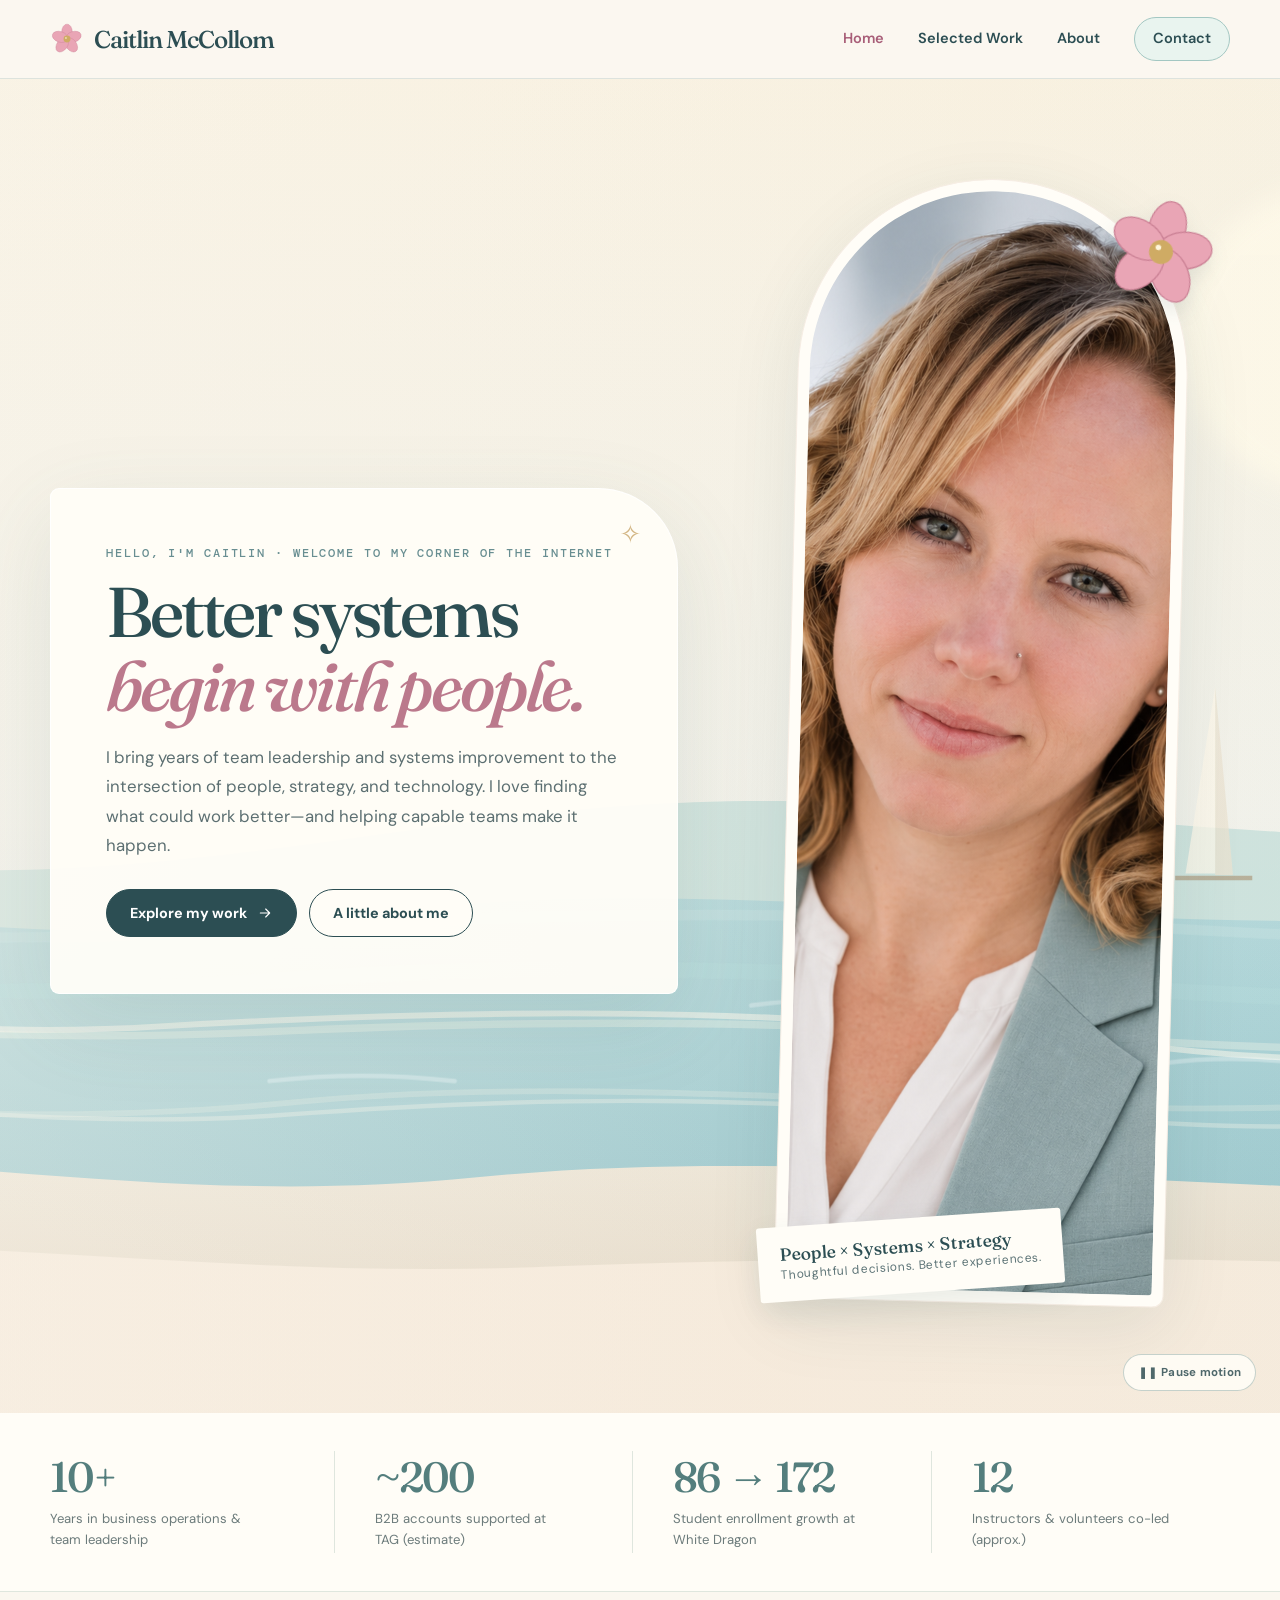
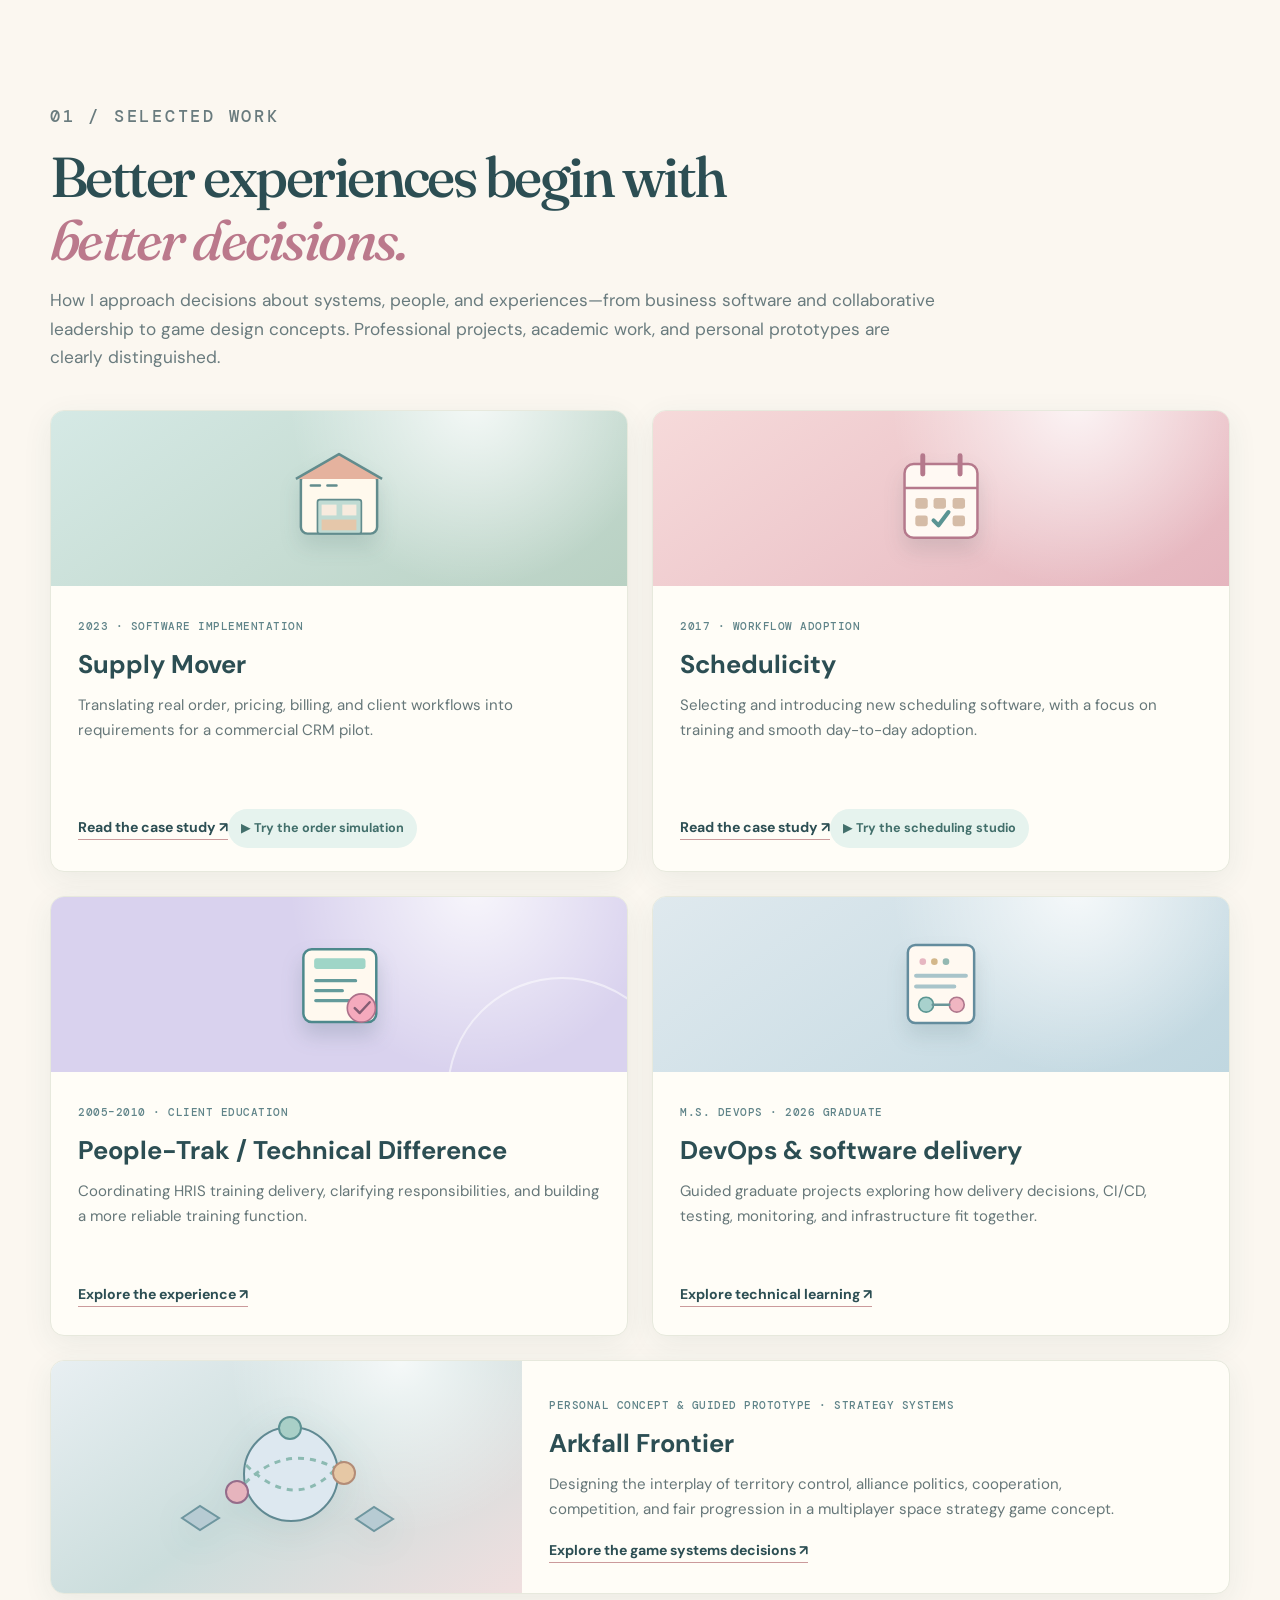
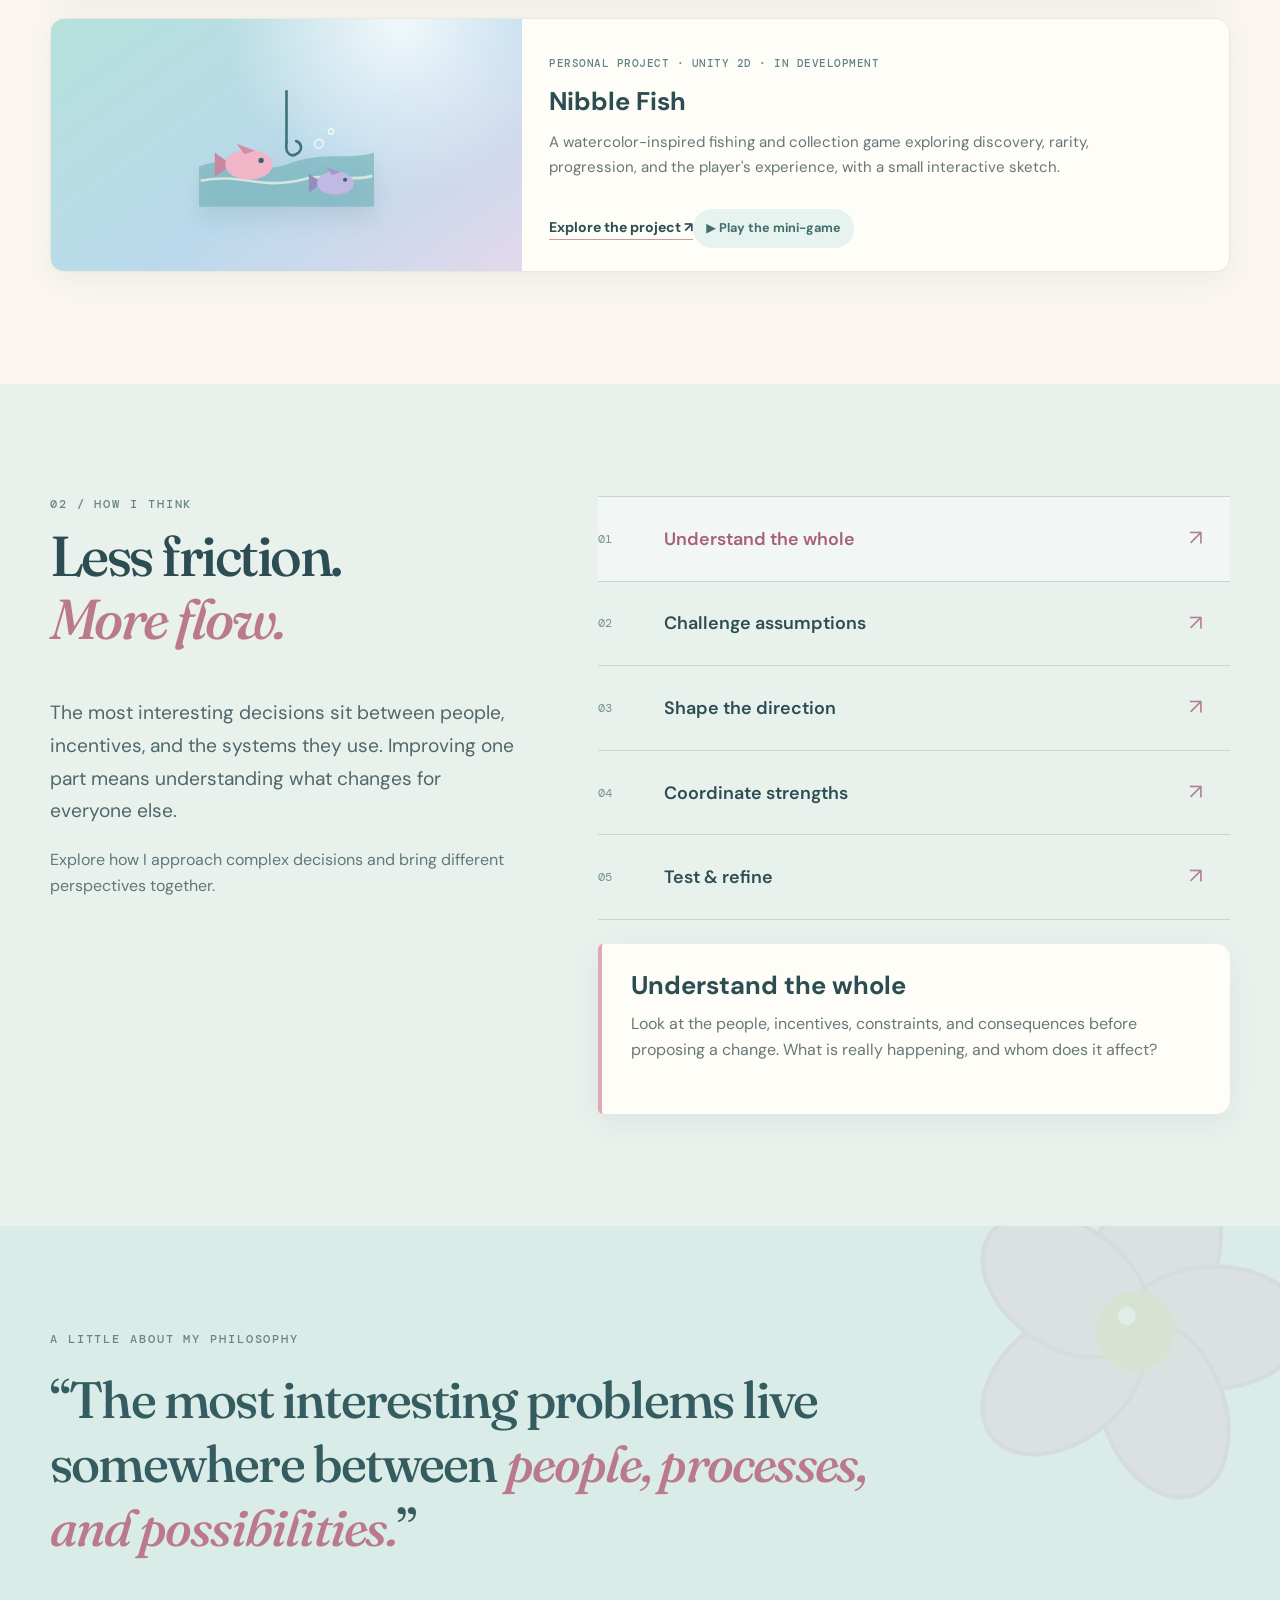
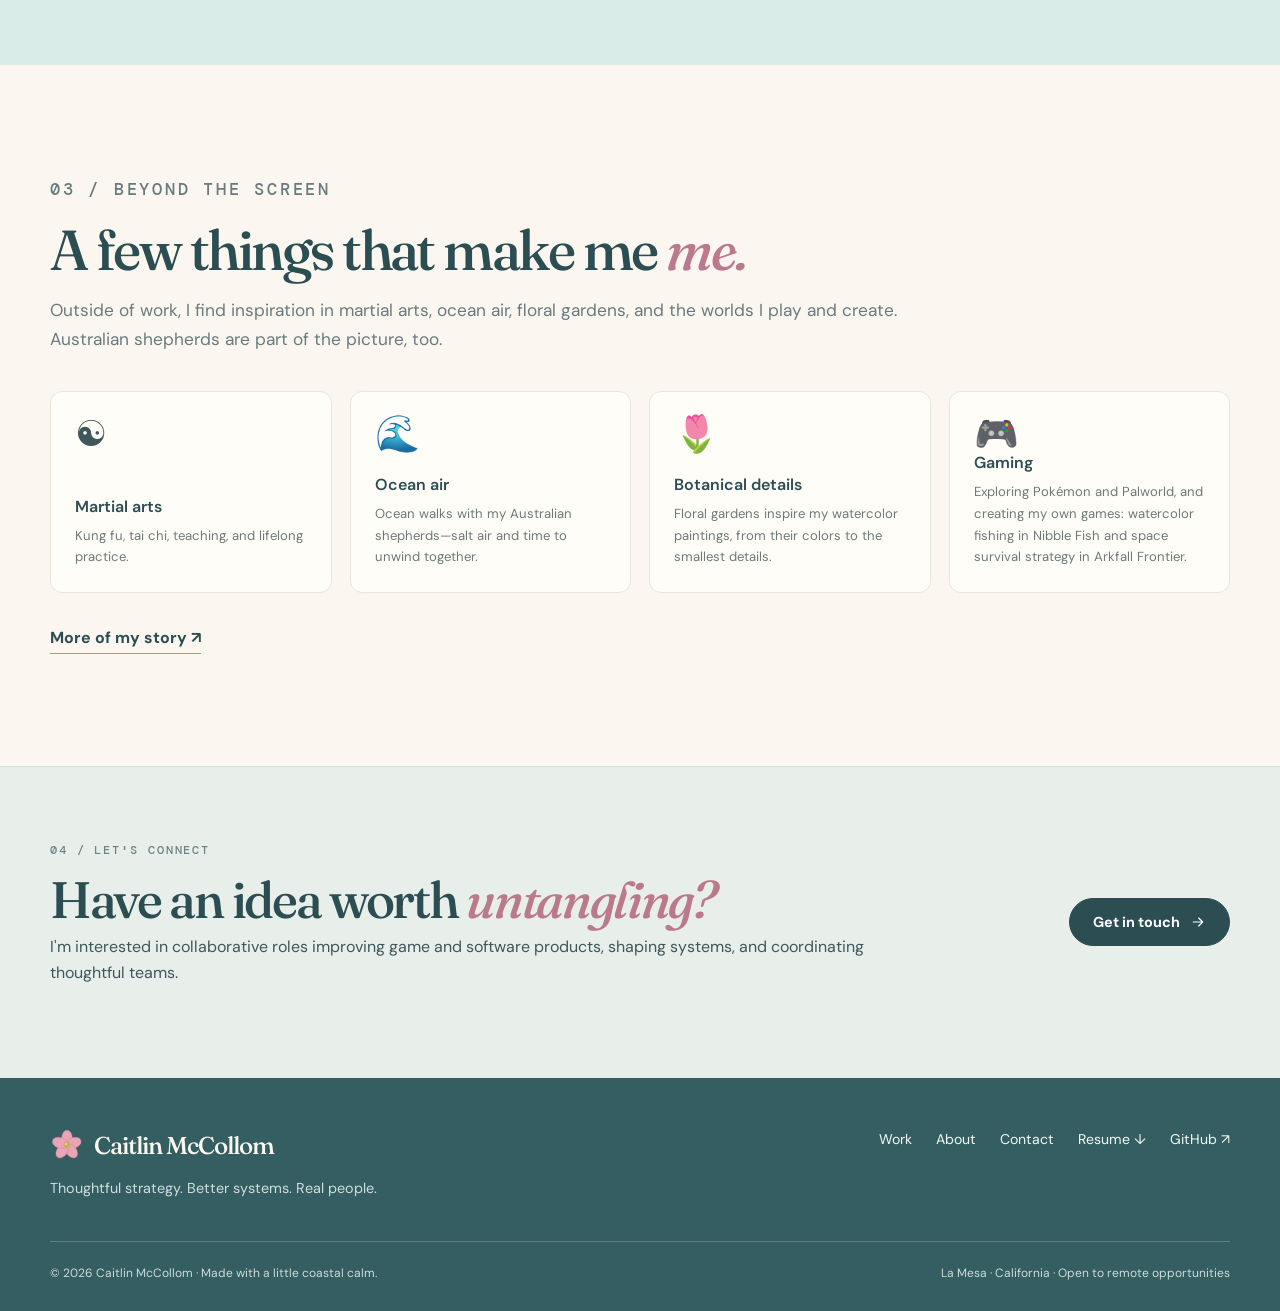
==== commit 2e02606b: "Restore visible scroll-following cherry blossom" ====
--- a/index.html
+++ b/index.html
@@ -15,7 +15,7 @@
  <link rel="icon" href="assets/favicon.svg" type="image/svg+xml">
  <link rel="preconnect" href="https://fonts.googleapis.com">
  <link rel="preconnect" href="https://fonts.gstatic.com" crossorigin>
- <link rel="stylesheet" href="css/style.css?v=nibble-selectedwork-2"><link rel="stylesheet" href="css/coastal-motion.css?v=rolling-original-bloom-2"><link rel="stylesheet" href="css/simulations.css"><script src="js/site.js?v=coastal-motion-1" defer></script><script src="js/coastal-motion.js?v=rolling-original-bloom-2" defer></script>
+ <link rel="stylesheet" href="css/style.css?v=nibble-selectedwork-2"><link rel="stylesheet" href="css/coastal-motion.css?v=rolling-original-bloom-2"><link rel="stylesheet" href="css/simulations.css"><script src="js/site.js?v=coastal-motion-1" defer></script><script src="js/coastal-motion.js?v=rolling-original-bloom-3" defer></script>
 </head>
 <body>
  <a class="skip" href="#main">Skip to main content</a>
--- a/css/style.css
+++ b/css/style.css
@@ -60,3 +60,10 @@
   .project-grid.five-up .project-card-feature{grid-column:auto;grid-template-columns:1fr}
   .project-grid.five-up .project-card-feature .project-art{height:175px;min-height:0}
 }
+
+/* Arkfall Frontier · a strategy-systems case study, designed to fit the existing coastal palette */
+.project-art.arkfall{background:linear-gradient(145deg,#E8EFF2 0%,#CBDDDC 50%,#F0DFDF 100%)}
+.project-art.arkfall svg{width:min(90%,240px);height:auto;max-height:160px;filter:drop-shadow(0 8px 18px rgba(44,78,83,.08))}
+.project-card-feature .project-card-body{padding-block:30px}
+.case-study#arkfall-frontier .practice-panel{background:linear-gradient(130deg,#EEF4F3,#F8F0ED)}
+@media(max-width:640px){.project-art.arkfall svg{max-height:125px}}
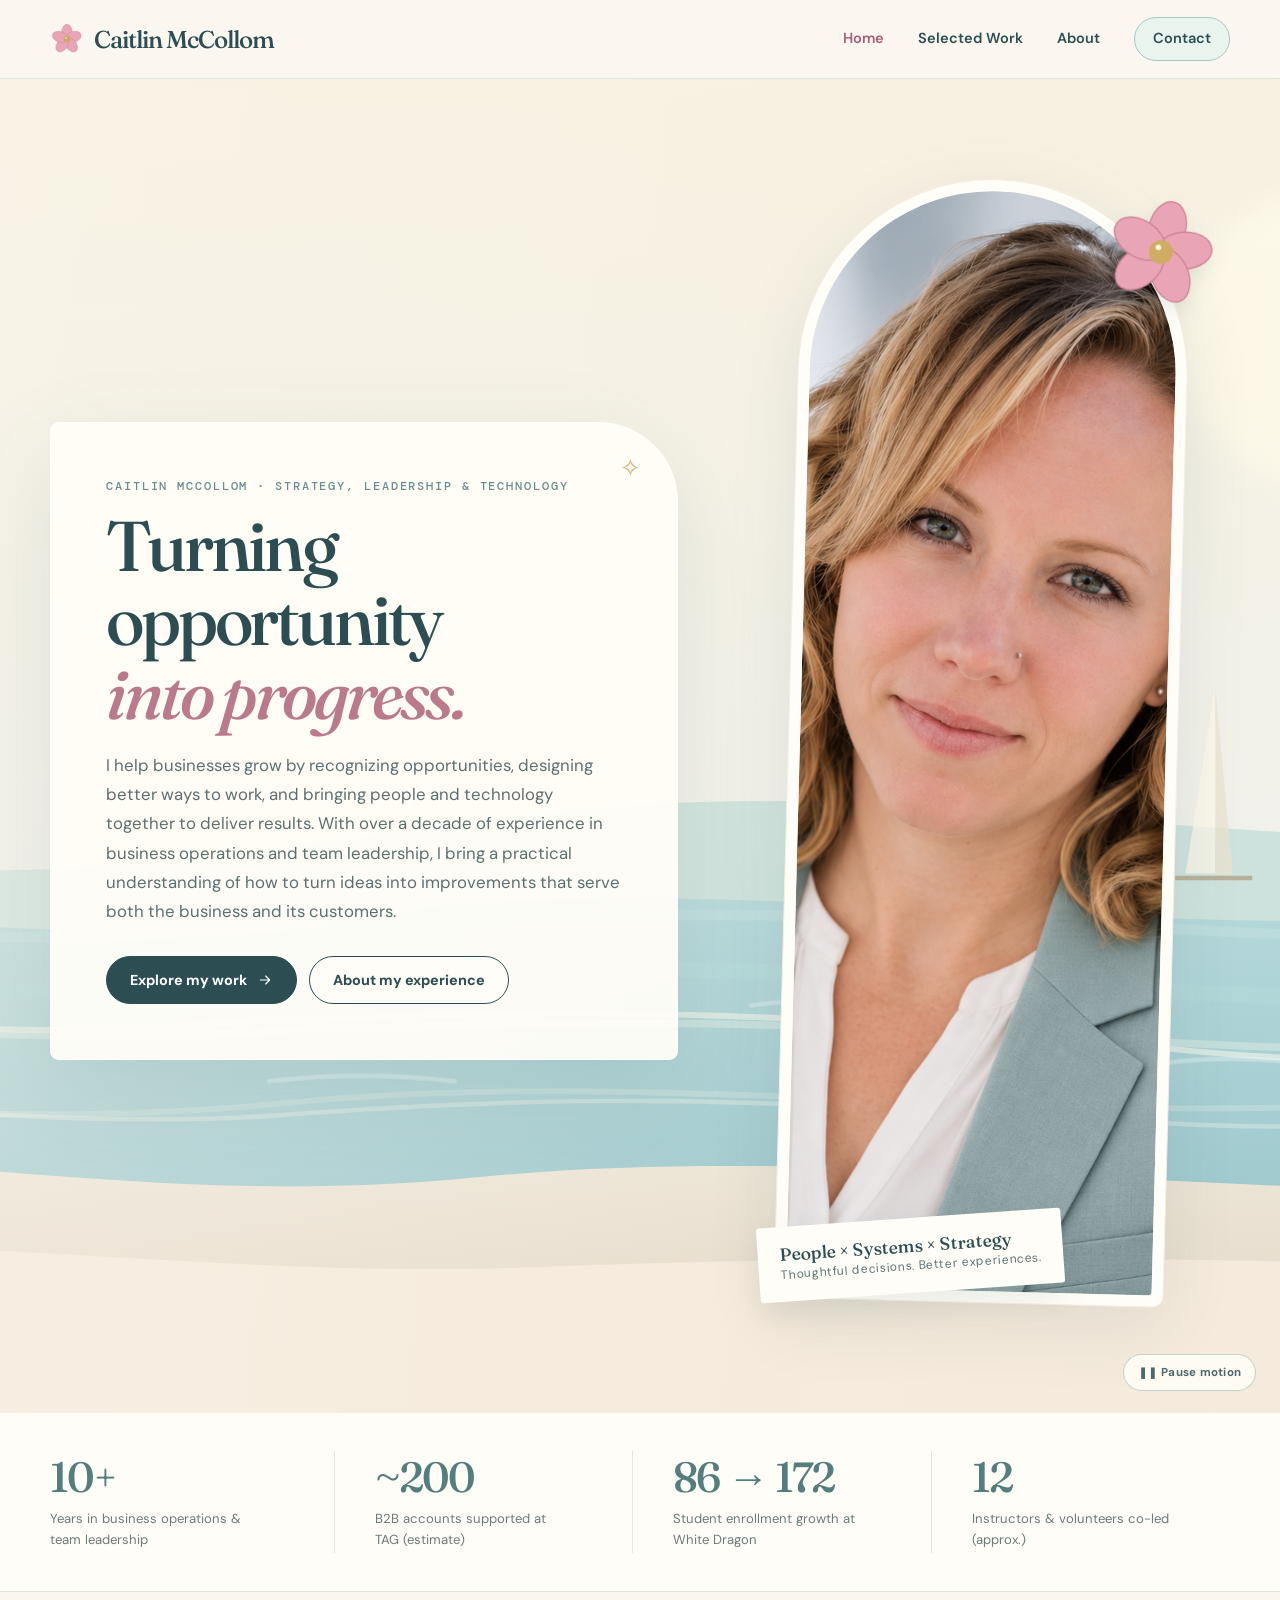
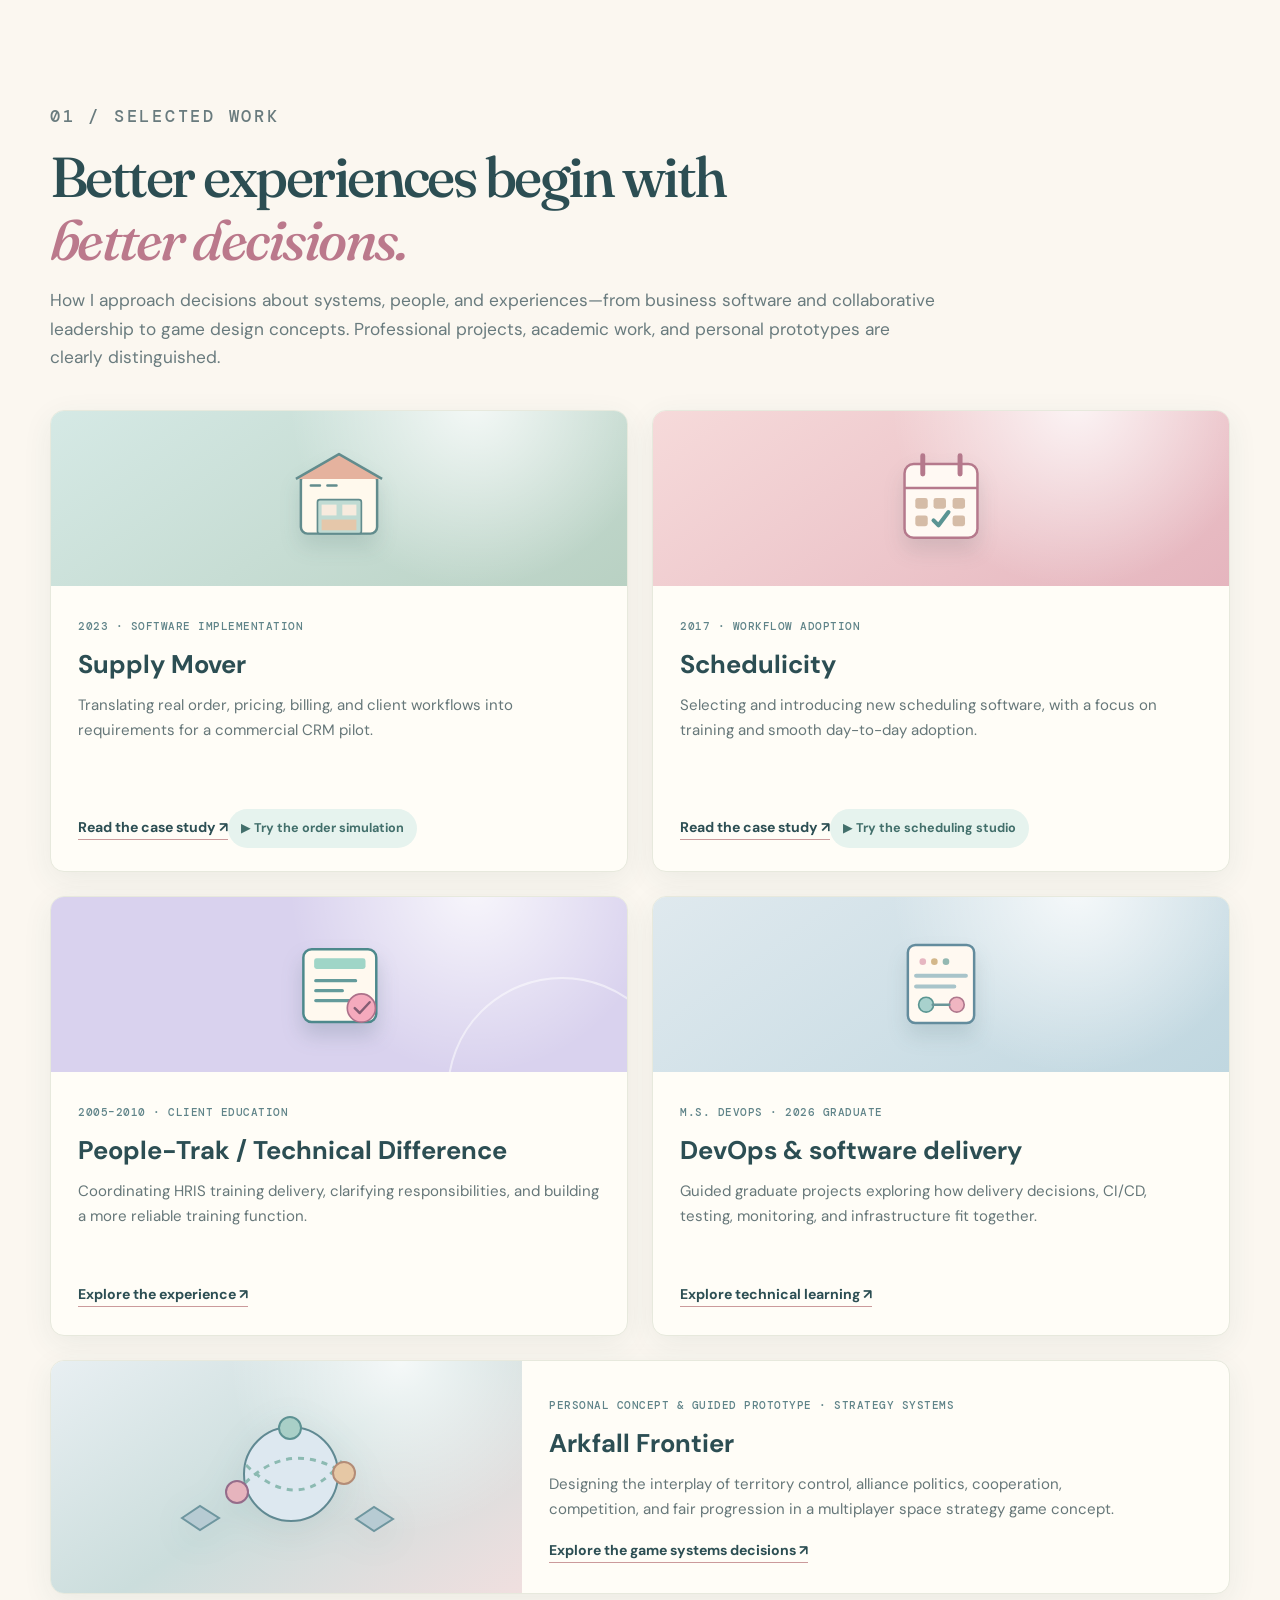
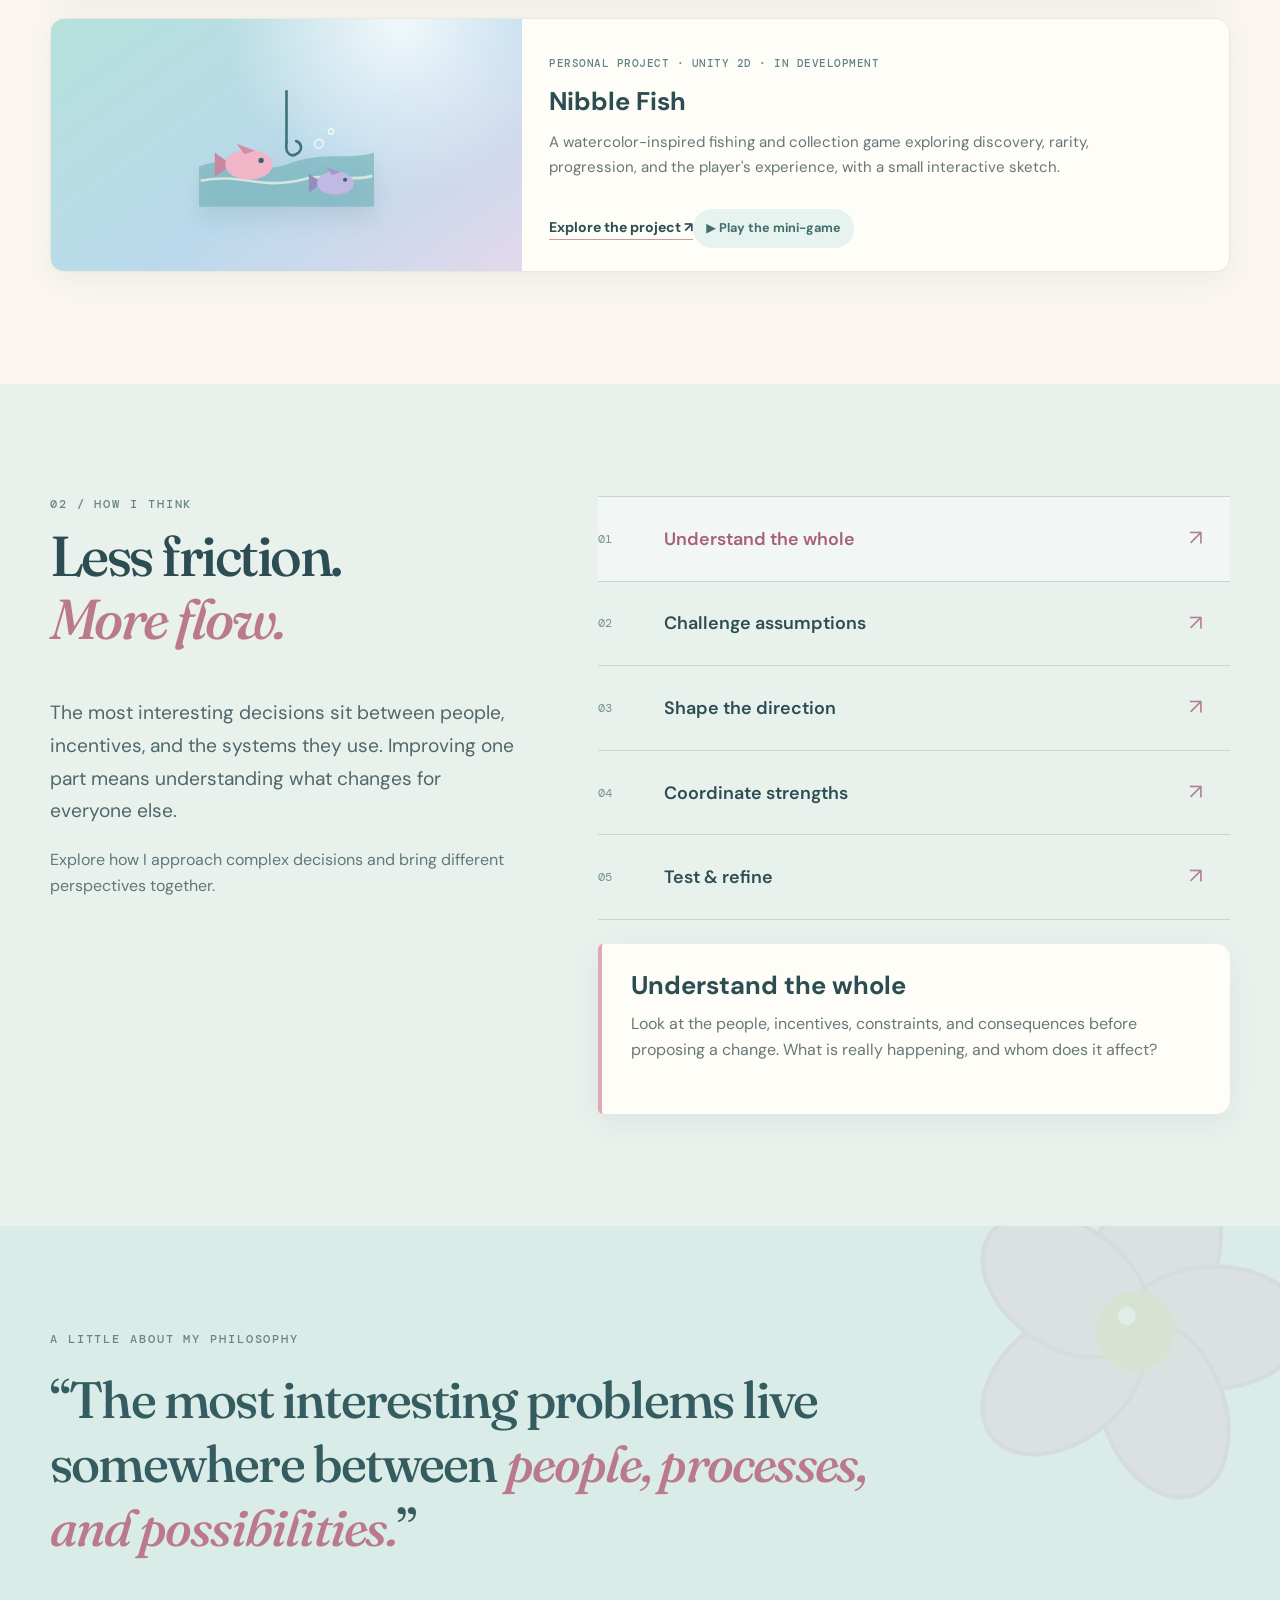
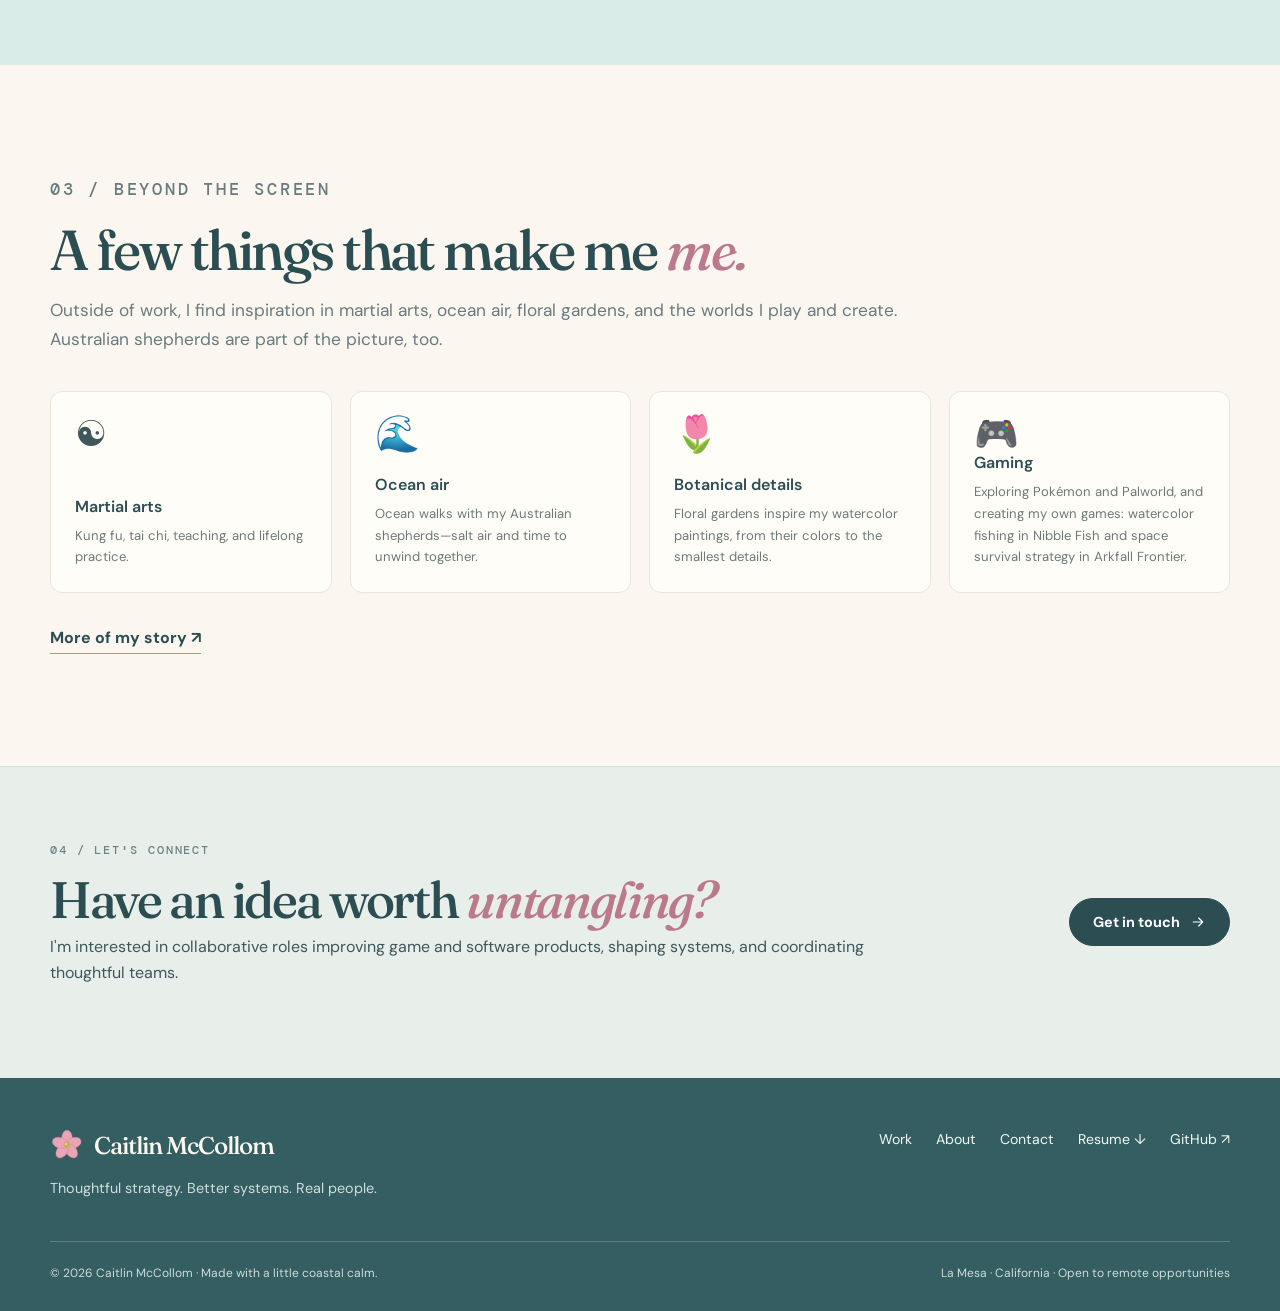
==== commit d9f196a8: "Reframe portfolio introduction and About around business value and demonstrated results" ====
--- a/index.html
+++ b/index.html
@@ -3,19 +3,19 @@
 <head>
  <meta charset="utf-8"><meta name="viewport" content="width=device-width, initial-scale=1">
  <meta name="theme-color" content="#FBF7F0">
- <meta name="description" content="Explore Caitlin McCollom’s work in collaborative leadership, people-centered systems, game design thinking, and software/product improvement.">
+ <meta name="description" content="Explore Caitlin McCollom’s experience in business growth, collaborative leadership, process improvement, and technology-enabled solutions.">
  <meta property="og:title" content="Caitlin McCollom | People, Strategy &amp; Systems">
- <meta property="og:description" content="Explore Caitlin McCollom’s work in collaborative leadership, people-centered systems, game design thinking, and software/product improvement.">
+ <meta property="og:description" content="Explore Caitlin McCollom’s experience in business growth, collaborative leadership, process improvement, and technology-enabled solutions.">
  <meta property="og:type" content="website">
  <meta property="og:url" content="https://caitmcc165.github.io/cmccollom-cg-portfolio/">
  <meta name="twitter:card" content="summary">
  <meta name="twitter:title" content="Caitlin McCollom | People, Strategy &amp; Systems">
- <meta name="twitter:description" content="Explore Caitlin McCollom’s work in collaborative leadership, people-centered systems, game design thinking, and software/product improvement.">
+ <meta name="twitter:description" content="Explore Caitlin McCollom’s experience in business growth, collaborative leadership, process improvement, and technology-enabled solutions.">
  <title>Caitlin McCollom | People, Strategy &amp; Systems</title>
  <link rel="icon" href="assets/favicon.svg" type="image/svg+xml">
  <link rel="preconnect" href="https://fonts.googleapis.com">
  <link rel="preconnect" href="https://fonts.gstatic.com" crossorigin>
- <link rel="stylesheet" href="css/style.css?v=nibble-selectedwork-2"><link rel="stylesheet" href="css/coastal-motion.css?v=rolling-original-bloom-2"><link rel="stylesheet" href="css/simulations.css"><script src="js/site.js?v=coastal-motion-1" defer></script><script src="js/coastal-motion.js?v=rolling-original-bloom-3" defer></script>
+ <link rel="stylesheet" href="css/style.css?v=nibble-selectedwork-2"><link rel="stylesheet" href="css/coastal-motion.css?v=sitewide-blossom-1"><link rel="stylesheet" href="css/simulations.css"><script src="js/site.js?v=coastal-motion-1" defer></script><script src="js/coastal-motion.js?v=sitewide-blossom-1" defer></script>
 </head>
 <body>
  <a class="skip" href="#main">Skip to main content</a>
@@ -44,10 +44,10 @@
   <div class="petals-layer" aria-hidden="true"></div>
   <div class="container hero-layout">
    <div class="hero-panel">
-    <p class="eyebrow">Hello, I'm Caitlin · Welcome to my corner of the internet</p>
-    <h1 id="home-heading"><span>Better systems</span><span class="serif-italic">begin with people.</span></h1>
-    <p class="summary">I bring years of team leadership and systems improvement to the intersection of people, strategy, and technology. I love finding what could work better—and helping capable teams make it happen.</p>
-    <div class="actions"><a class="btn primary" href="work.html">Explore my work <svg viewBox="0 0 24 24" fill="none" stroke="currentColor" stroke-width="1.7" stroke-linecap="round" stroke-linejoin="round" aria-hidden="true"><path d="M5 12h14m-6-6 6 6-6 6"/></svg></a><a class="btn ghost" href="about.html">A little about me</a></div>
+    <p class="eyebrow">Caitlin McCollom · Strategy, leadership &amp; technology</p>
+    <h1 id="home-heading"><span>Turning opportunity</span><span class="serif-italic">into progress.</span></h1>
+    <p class="summary">I help businesses grow by recognizing opportunities, designing better ways to work, and bringing people and technology together to deliver results. With over a decade of experience in business operations and team leadership, I bring a practical understanding of how to turn ideas into improvements that serve both the business and its customers.</p>
+    <div class="actions"><a class="btn primary" href="work.html">Explore my work <svg viewBox="0 0 24 24" fill="none" stroke="currentColor" stroke-width="1.7" stroke-linecap="round" stroke-linejoin="round" aria-hidden="true"><path d="M5 12h14m-6-6 6 6-6 6"/></svg></a><a class="btn ghost" href="about.html">About my experience</a></div>
    </div>
    <div class="portrait-wrap">
     <div class="portrait-frame"><img src="assets/caitlin-portrait.png" width="880" height="1100" alt="Professional portrait of Caitlin McCollom"></div>
--- a/css/coastal-motion.css
+++ b/css/coastal-motion.css
@@ -69,3 +69,13 @@
 @media(prefers-reduced-motion:reduce){
  .hero-water-motion{display:none!important}
 }
+
+/* Interior pages use the same blossom and scroll controller, with their own
+   hero anchor. Direct-child positioning stops applying when the flower rolls. */
+.page-hero > .flower-badge{
+  top:18px;right:clamp(12px,3vw,42px);z-index:2;
+  pointer-events:none;user-select:none;
+}
+@media(max-width:640px){
+  .page-hero > .flower-badge{top:8px;right:12px;width:64px}
+}
